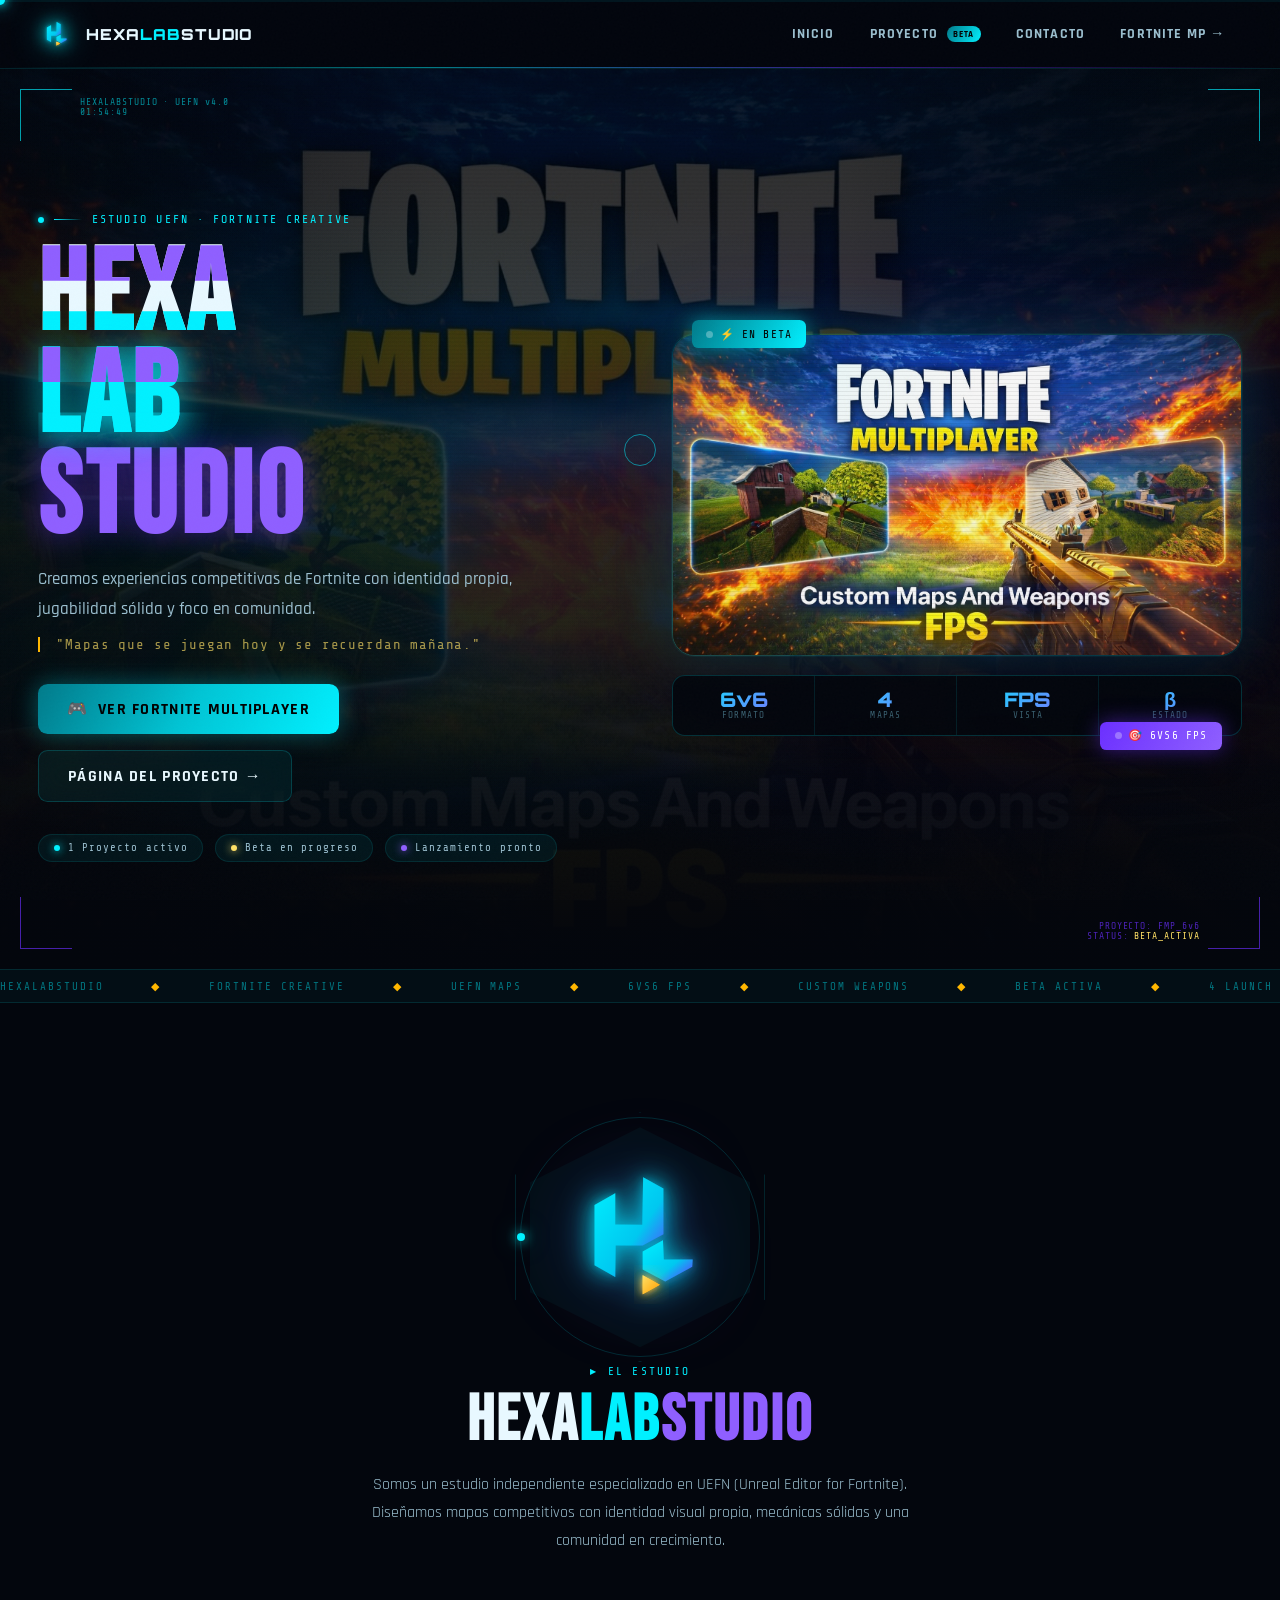
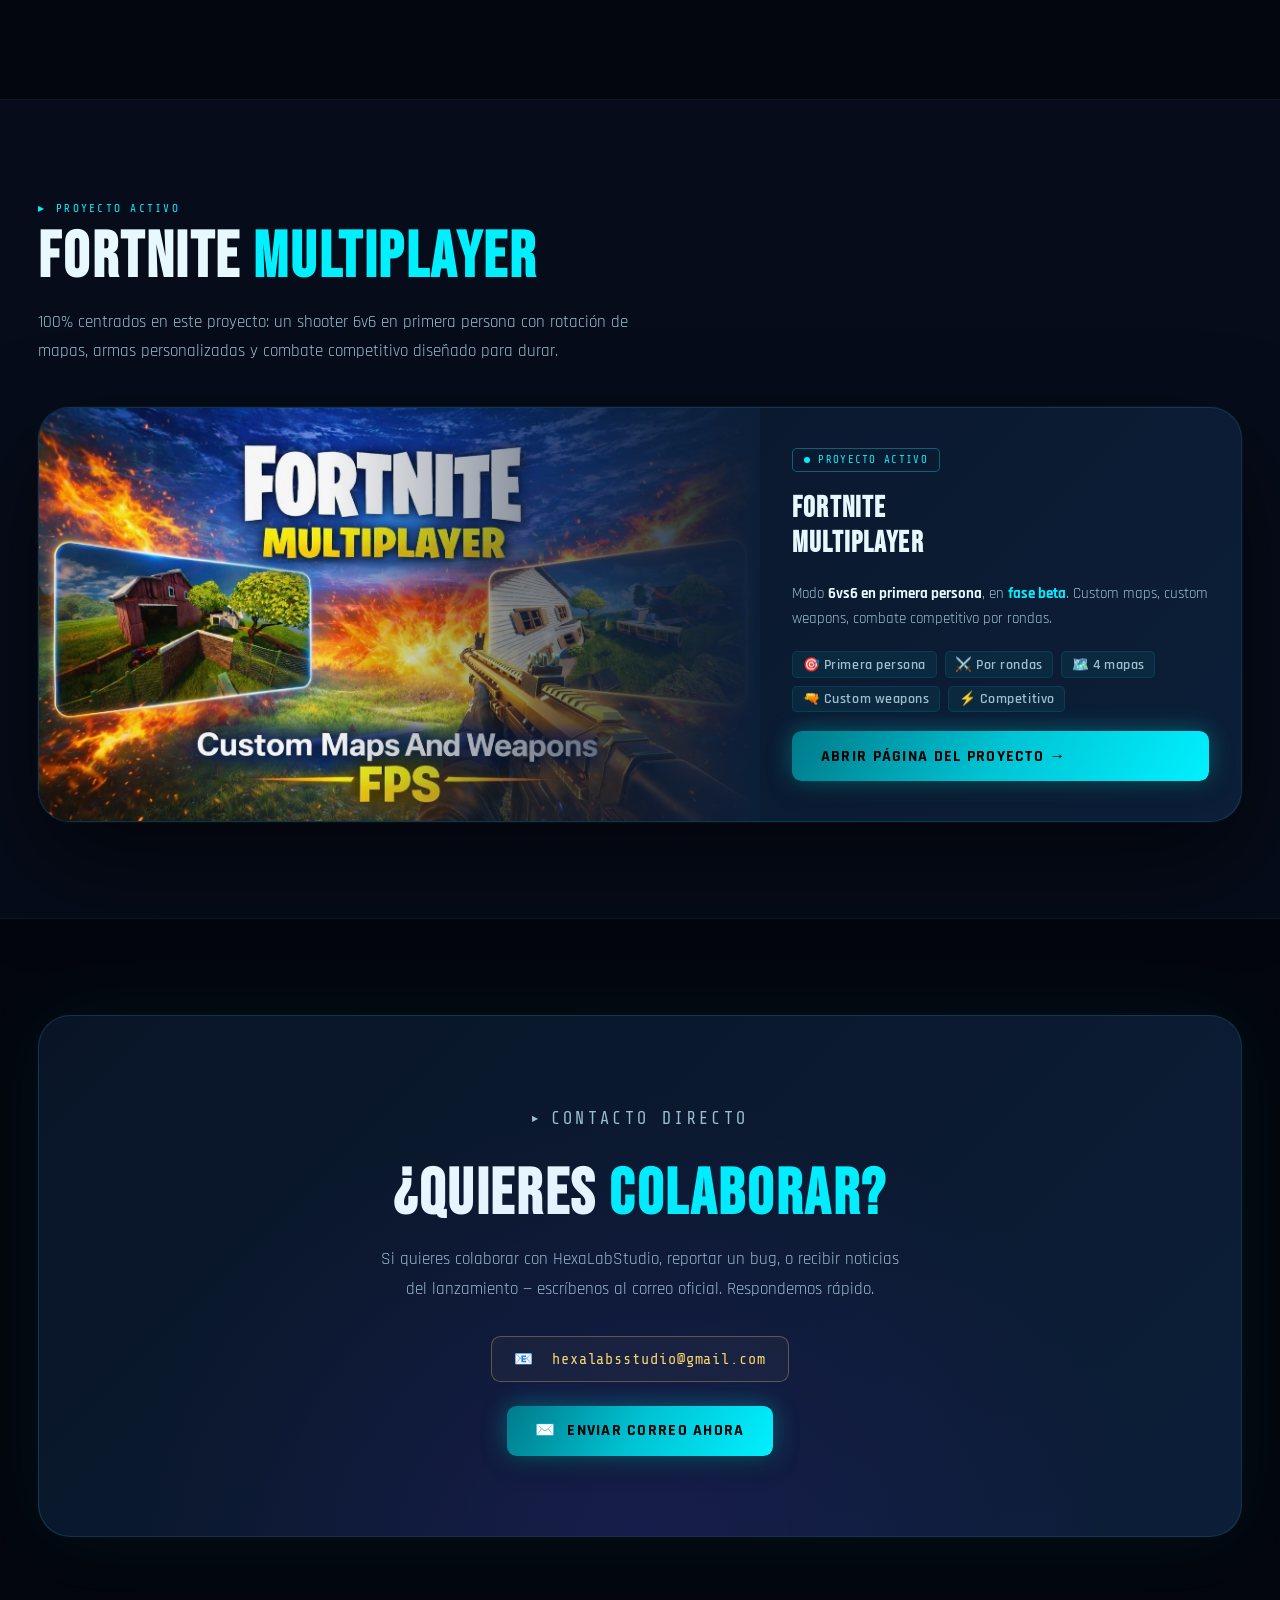
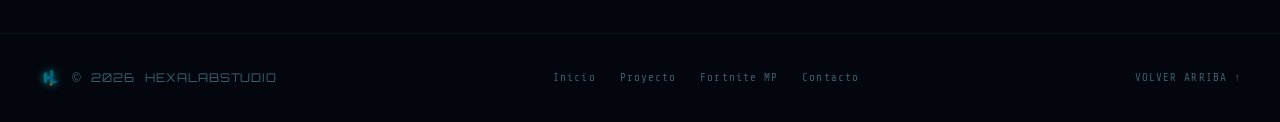
==== index.html @ 26213fcd "Add files via upload" ====
<!doctype html>
<html lang="es">
<head>
  <meta charset="UTF-8"/>
  <meta name="viewport" content="width=device-width,initial-scale=1.0"/>
  <meta name="description" content="HexaLabStudio - Estudio de desarrollo de mapas Fortnite UEFN. Proyecto activo: Fortnite Multiplayer 6v6 FPS."/>
  <title>HexaLabStudio | Mapas que se juegan hoy</title>
  <link rel="preconnect" href="https://fonts.googleapis.com"/>
  <link rel="preconnect" href="https://fonts.gstatic.com" crossorigin/>
  <link href="https://fonts.googleapis.com/css2?family=Bebas+Neue&family=Rajdhani:wght@400;500;600;700&family=Orbitron:wght@400;700;900&family=Share+Tech+Mono&display=swap" rel="stylesheet"/>
  <link rel="stylesheet" href="styles.css"/>
  <style>
    /* ── HERO LOGO CENTERPIECE ── */
    .hero-logo-bg {
      position: absolute; inset: 0; z-index: 2;
      display: flex; align-items: center; justify-content: flex-end;
      padding-right: 6vw; pointer-events: none; opacity: .06;
    }
    .hero-logo-bg img { width: 65vmin; filter: blur(2px); }

    /* ── ORBIT RING ── */
    .orbit-wrap {
      position: absolute; inset: -30px; pointer-events: none; z-index: 4;
    }
    .orbit-ring {
      position: absolute; inset: 0; border-radius: 50%;
      border: 1px solid rgba(0,240,255,.15);
      animation: orbit-spin 12s linear infinite;
    }
    .orbit-dot {
      position: absolute; top: 50%; left: -4px;
      width: 8px; height: 8px; border-radius: 50%;
      background: var(--cyan); margin-top: -4px;
      box-shadow: 0 0 12px var(--cyan), 0 0 24px rgba(0,240,255,.5);
    }
    @keyframes orbit-spin { to { transform: rotate(360deg); } }

    /* ── STATUS PILLS ── */
    .status-row { display: flex; gap: .75rem; flex-wrap: wrap; margin-top: 2rem; }
    .status-pill {
      display: flex; align-items: center; gap: .5rem;
      background: var(--glass-2); border: 1px solid var(--glass-b);
      border-radius: 999px; padding: .45rem .9rem;
      font-family: 'Share Tech Mono',monospace; font-size: .67rem; letter-spacing: .1em; color: var(--text-2);
    }
    .status-dot { width: 6px; height: 6px; border-radius: 50%; }
    .dot-cyan   { background: var(--cyan);      box-shadow: 0 0 8px var(--cyan); animation: blink-dot 1.5s ease-in-out infinite; }
    .dot-gold   { background: var(--gold);      box-shadow: 0 0 8px var(--gold); animation: blink-dot 1.5s ease-in-out infinite .5s; }
    .dot-violet { background: var(--violet-mid); box-shadow: 0 0 8px var(--violet-mid); animation: blink-dot 1.5s ease-in-out infinite 1s; }

    /* ── LARGE LOGO SECTION ── */
    .logo-section {
      padding: 5rem 0;
      display: flex; flex-direction: column; align-items: center; gap: 2rem; text-align: center;
    }
    .logo-showcase {
      position: relative; width: 180px; height: 180px;
    }
    .logo-showcase img {
      width: 100%; height: 100%;
      filter: drop-shadow(0 0 16px rgba(0,240,255,.6)) drop-shadow(0 0 40px rgba(107,47,255,.3));
      animation: logo-breathe 4s ease-in-out infinite;
    }

    /* Hexagon BG behind logo */
    .logo-hex-bg {
      position: absolute; inset: -20px; z-index: -1;
      background: rgba(0,240,255,.04);
      clip-path: polygon(50% 0%,100% 25%,100% 75%,50% 100%,0% 75%,0% 25%);
      animation: logo-hex-pulse 4s ease-in-out infinite;
    }
    @keyframes logo-hex-pulse {
      0%,100% { transform: scale(1); opacity: 0.04; }
      50%      { transform: scale(1.08); opacity: 0.09; }
    }
    .logo-hex-ring {
      position: absolute; inset: -35px; z-index: -1;
      background: transparent;
      clip-path: polygon(50% 0%,100% 25%,100% 75%,50% 100%,0% 75%,0% 25%);
      border: 1px solid rgba(0,240,255,.12);
      animation: logo-hex-pulse 4s ease-in-out infinite .5s;
    }
  </style>
</head>
<body>
  <!-- CANVAS LAYERS -->
  <canvas id="bg-canvas" style="position:fixed;inset:0;z-index:0;pointer-events:none;opacity:.4;"></canvas>
  <canvas id="pt-canvas" style="position:fixed;inset:0;z-index:0;pointer-events:none;opacity:.5;"></canvas>

  <!-- CURSOR -->
  <div id="cursor"></div>
  <div id="cursor-ring"></div>

  <!-- PROGRESS -->
  <div class="scroll-progress" aria-hidden="true"><span id="scroll-progress-bar"></span></div>
  <a class="skip-link" href="#main-content">Saltar al contenido</a>

  <!-- ══════ HEADER ══════ -->
  <header class="site-header" id="top">
    <div class="nav-wrap">
      <a class="brand" href="index.html" aria-label="HexaLabStudio inicio">
        <img src="logo.svg" alt="" class="brand-logo" aria-hidden="true"/>
        <span class="brand-text">HEXA<span>LAB</span>STUDIO</span>
      </a>
      <button class="nav-toggle" aria-expanded="false" aria-controls="main-nav">
        <span class="sr-only">Abrir menú</span>☰
      </button>
      <nav id="main-nav" class="main-nav" aria-label="Navegación principal">
        <a href="#inicio">Inicio</a>
        <a href="#proyectos">Proyecto <span class="nav-badge">BETA</span></a>
        <a href="#contacto">Contacto</a>
        <a href="fortnite-multiplayer.html">Fortnite MP →</a>
      </nav>
    </div>
  </header>

  <main id="main-content">

    <!-- ══════ HERO ══════ -->
    <section id="inicio" class="hero">
      <div class="hero-bg">
        <img src="fortnite-banner.jpg" alt="Fortnite Multiplayer - Custom Maps FPS"/>
        <div class="hero-vignette"></div>
      </div>
      <!-- Large watermark logo in bg -->
      <div class="hero-logo-bg" aria-hidden="true">
        <img src="logo.svg" alt=""/>
      </div>

      <div class="scanlines" aria-hidden="true"></div>
      <div class="hud-corner tl" aria-hidden="true"></div>
      <div class="hud-corner tr" aria-hidden="true"></div>
      <div class="hud-corner bl" aria-hidden="true"></div>
      <div class="hud-corner br" aria-hidden="true"></div>
      <div class="hud-info tl" aria-hidden="true">
        <div class="hud-type">HEXALABSTUDIO · UEFN v4.0</div>
        <div class="hud-clock"></div>
      </div>
      <div class="hud-info br" aria-hidden="true">
        <div>PROYECTO: FMP_6v6</div>
        <div>STATUS: <span style="color:var(--gold)">BETA_ACTIVA</span></div>
      </div>

      <div class="hero-inner">
        <!-- LEFT -->
        <div>
          <div class="kicker reveal">
            <span class="kicker-dot"></span>
            <span class="kicker-line"></span>
            ESTUDIO UEFN · FORTNITE CREATIVE
          </div>
          <h1 class="reveal delay-1">
            <span class="line-white glitch" data-text="HEXA">HEXA</span>
            <span class="line-cyan  glitch" data-text="LAB">LAB</span>
            <span class="line-violet">STUDIO</span>
          </h1>
          <p class="lead reveal delay-2">Creamos experiencias competitivas de Fortnite con identidad propia, jugabilidad sólida y foco en comunidad.</p>
          <p class="slogan reveal delay-2">"Mapas que se juegan hoy y se recuerdan mañana."</p>
          <div class="hero-ctas reveal delay-3">
            <a class="btn btn-cyan" href="#proyectos"><span>🎮</span> Ver Fortnite Multiplayer</a>
            <a class="btn btn-ghost" href="fortnite-multiplayer.html">Página del proyecto →</a>
          </div>
          <div class="status-row reveal delay-4">
            <span class="status-pill"><span class="status-dot dot-cyan"></span>1 Proyecto activo</span>
            <span class="status-pill"><span class="status-dot dot-gold"></span>Beta en progreso</span>
            <span class="status-pill"><span class="status-dot dot-violet"></span>Lanzamiento pronto</span>
          </div>
        </div>

        <!-- RIGHT -->
        <div class="hero-visual reveal delay-2">
          <div class="hero-img-frame">
            <img src="fortnite-banner.jpg" alt="Fortnite Multiplayer — Custom Maps And Weapons FPS"/>
          </div>
          <div class="hero-img-glow-ring"></div>
          <span class="badge badge-cyan"><span class="badge-ping"></span>⚡ EN BETA</span>
          <span class="badge badge-violet"><span class="badge-ping"></span>🎯 6VS6 FPS</span>
          <div class="img-stats">
            <div class="img-stat"><span class="img-stat-num">6v6</span><span class="img-stat-label">Formato</span></div>
            <div class="img-stat"><span class="img-stat-num">4</span><span class="img-stat-label">Mapas</span></div>
            <div class="img-stat"><span class="img-stat-num">FPS</span><span class="img-stat-label">Vista</span></div>
            <div class="img-stat"><span class="img-stat-num">β</span><span class="img-stat-label">Estado</span></div>
          </div>
        </div>
      </div>
    </section>

    <!-- MARQUEE -->
    <div class="marquee-wrap" aria-hidden="true">
      <div class="marquee-track">
        <span>HEXALABSTUDIO</span><span class="sep">◆</span>
        <span>FORTNITE CREATIVE</span><span class="sep">◆</span>
        <span>UEFN MAPS</span><span class="sep">◆</span>
        <span>6VS6 FPS</span><span class="sep">◆</span>
        <span>CUSTOM WEAPONS</span><span class="sep">◆</span>
        <span>BETA ACTIVA</span><span class="sep">◆</span>
        <span>4 LAUNCH MAPS</span><span class="sep">◆</span>
        <span>LANZAMIENTO PRÓXIMO</span><span class="sep">◆</span>
        <span>HEXALABSTUDIO</span><span class="sep">◆</span>
        <span>FORTNITE CREATIVE</span><span class="sep">◆</span>
        <span>UEFN MAPS</span><span class="sep">◆</span>
        <span>6VS6 FPS</span><span class="sep">◆</span>
        <span>CUSTOM WEAPONS</span><span class="sep">◆</span>
        <span>BETA ACTIVA</span><span class="sep">◆</span>
        <span>4 LAUNCH MAPS</span><span class="sep">◆</span>
        <span>LANZAMIENTO PRÓXIMO</span><span class="sep">◆</span>
      </div>
    </div>

    <!-- ══════ LOGO SHOWCASE ══════ -->
    <section class="section" style="padding:4rem 0;">
      <div class="container">
        <div class="logo-section reveal">
          <div class="logo-showcase">
            <div class="logo-hex-bg"></div>
            <div class="logo-hex-ring"></div>
            <div class="orbit-wrap">
              <div class="orbit-ring"><div class="orbit-dot"></div></div>
            </div>
            <img src="logo.svg" alt="HexaLabStudio Logo"/>
          </div>
          <div>
            <p class="section-label" style="justify-content:center;">El estudio</p>
            <h2 style="text-align:center;">HEXA<em>LAB</em><span class="ev">STUDIO</span></h2>
            <p style="color:var(--text-2); max-width:580px; margin:0 auto; line-height:1.75; text-align:center;">
              Somos un estudio independiente especializado en UEFN (Unreal Editor for Fortnite). Diseñamos mapas competitivos con identidad visual propia, mecánicas sólidas y una comunidad en crecimiento.
            </p>
          </div>
        </div>
      </div>
    </section>

    <!-- ══════ PROYECTO ══════ -->
    <section id="proyectos" class="section section-dark">
      <div class="container">
        <p class="section-label reveal">Proyecto activo</p>
        <h2 class="reveal delay-1">FORTNITE <em>MULTIPLAYER</em></h2>
        <p class="reveal delay-1" style="color:var(--text-2); max-width:600px; line-height:1.75; font-size:1.05rem;">
          100% centrados en este proyecto: un shooter 6v6 en primera persona con rotación de mapas, armas personalizadas y combate competitivo diseñado para durar.
        </p>

        <article class="project-card reveal delay-2">
          <div class="project-thumb-wrap">
            <img src="fortnite-banner.jpg" alt="Fortnite Multiplayer gameplay"/>
            <div class="project-thumb-overlay"></div>
            <div class="project-play" aria-hidden="true"><div class="play-btn">▶</div></div>
          </div>
          <div class="project-info">
            <span class="tag">PROYECTO ACTIVO</span>
            <h3>FORTNITE<br>MULTIPLAYER</h3>
            <p style="color:var(--text-2); line-height:1.7; font-size:.95rem;">
              Modo <strong style="color:var(--text)">6vs6 en primera persona</strong>, en <strong style="color:var(--cyan)">fase beta</strong>. Custom maps, custom weapons, combate competitivo por rondas.
            </p>
            <ul class="feature-chips">
              <li>🎯 Primera persona</li>
              <li>⚔️ Por rondas</li>
              <li>🗺️ 4 mapas</li>
              <li>🔫 Custom weapons</li>
              <li>⚡ Competitivo</li>
            </ul>
            <a class="btn btn-cyan" href="fortnite-multiplayer.html">Abrir página del proyecto →</a>
          </div>
        </article>
      </div>
    </section>

    <!-- ══════ CONTACTO ══════ -->
    <section id="contacto" class="section">
      <div class="container">
        <div class="contact-card reveal">
          <p class="section-label" style="justify-content:center;">Contacto directo</p>
          <h2>¿QUIERES <em>COLABORAR?</em></h2>
          <p>Si quieres colaborar con HexaLabStudio, reportar un bug, o recibir noticias del lanzamiento — escríbenos al correo oficial. Respondemos rápido.</p>
          <a class="email-display" href="mailto:hexalabsstudio@gmail.com">
            📧 &nbsp;hexalabsstudio@gmail.com
          </a>
          <a class="btn btn-cyan" href="mailto:hexalabsstudio@gmail.com">
            ✉️ &nbsp;Enviar correo ahora
          </a>
        </div>
      </div>
    </section>

  </main>

  <footer class="site-footer">
    <div class="footer-inner">
      <div class="footer-brand">
        <img src="logo.svg" alt="" class="footer-logo"/>
        © <span id="current-year"></span> HEXALABSTUDIO
      </div>
      <div class="footer-links">
        <a href="#inicio">Inicio</a>
        <a href="#proyectos">Proyecto</a>
        <a href="fortnite-multiplayer.html">Fortnite MP</a>
        <a href="mailto:hexalabsstudio@gmail.com">Contacto</a>
      </div>
      <a class="footer-back" href="#top">VOLVER ARRIBA ↑</a>
    </div>
  </footer>

  <script src="script.js"></script>
</body>
</html>
---- styles.css ----
@import url('https://fonts.googleapis.com/css2?family=Bebas+Neue&family=Rajdhani:wght@400;500;600;700&family=Orbitron:wght@400;700;900&family=Share+Tech+Mono&display=swap');

/* ═══════════════════════════════════════════════════
   HEXALABSTUDIO — v4.0
   Palette: Cyan #00f0ff · Violet #6b2fff · Gold #ffe066
═══════════════════════════════════════════════════ */
:root {
  /* Brand */
  --cyan:        #00f0ff;
  --cyan-mid:    #00c4d4;
  --cyan-dark:   #007a8a;
  --violet:      #6b2fff;
  --violet-mid:  #8f5fff;
  --gold:        #ffe066;
  --gold-mid:    #ffb700;
  --gold-dark:   #cc8800;

  /* Dark bg */
  --dark:        #03060d;
  --dark-2:      #060c1a;
  --dark-3:      #091527;
  --surface:     #0c1e38;
  --surface-2:   #0f2545;

  /* Glass */
  --glass:       rgba(0,240,255,0.03);
  --glass-2:     rgba(0,240,255,0.06);
  --glass-b:     rgba(0,240,255,0.1);
  --glass-b2:    rgba(0,240,255,0.18);

  /* Text */
  --text:        #e8f8ff;
  --text-2:      #9bbfcf;
  --muted:       #3a6070;

  --radius:      1rem;
  --radius-lg:   1.5rem;
  --radius-xl:   2rem;
}

*, *::before, *::after { box-sizing: border-box; margin: 0; padding: 0; }
html { scroll-behavior: smooth; }

body {
  background: var(--dark);
  color: var(--text);
  font-family: 'Rajdhani', system-ui, sans-serif;
  overflow-x: hidden;
  cursor: none;
}

/* ── CUSTOM CURSOR ─────────────────────────── */
#cursor {
  position: fixed; width: 10px; height: 10px;
  background: var(--cyan); border-radius: 50%;
  pointer-events: none; z-index: 99999;
  transform: translate(-50%,-50%);
  box-shadow: 0 0 10px var(--cyan), 0 0 20px var(--cyan-mid), 0 0 40px rgba(0,240,255,0.3);
  transition: width .2s, height .2s, background .2s;
  mix-blend-mode: screen;
}
#cursor-ring {
  position: fixed; width: 32px; height: 32px;
  border: 1.5px solid rgba(0,240,255,0.5); border-radius: 50%;
  pointer-events: none; z-index: 99998;
  transform: translate(-50%,-50%);
  transition: width .3s ease, height .3s ease, border-color .3s, opacity .3s;
}
.cursor-hover #cursor  { width: 16px; height: 16px; background: var(--gold); box-shadow: 0 0 10px var(--gold), 0 0 24px var(--gold-mid); }
.cursor-hover #cursor-ring { width: 48px; height: 48px; border-color: var(--gold-mid); }

/* ── NOISE OVERLAY ─────────────────────────── */
body::after {
  content: ''; position: fixed; inset: 0;
  background-image: url("data:image/svg+xml,%3Csvg viewBox='0 0 512 512' xmlns='http://www.w3.org/2000/svg'%3E%3Cfilter id='n'%3E%3CfeTurbulence type='fractalNoise' baseFrequency='0.8' numOctaves='4' stitchTiles='stitch'/%3E%3C/filter%3E%3Crect width='100%25' height='100%25' filter='url(%23n)' opacity='0.03'/%3E%3C/svg%3E");
  pointer-events: none; z-index: 99990; opacity: 0.55;
}

/* ── SCROLL BAR ────────────────────────────── */
::-webkit-scrollbar { width: 4px; }
::-webkit-scrollbar-track { background: var(--dark-2); }
::-webkit-scrollbar-thumb { background: linear-gradient(to bottom, var(--cyan), var(--violet)); border-radius: 99px; }

/* ── SCROLL PROGRESS ───────────────────────── */
.scroll-progress {
  position: fixed; top: 0; left: 0; right: 0; height: 2px; z-index: 99996;
  background: rgba(0,240,255,0.07);
}
#scroll-progress-bar {
  display: block; height: 100%; width: 0;
  background: linear-gradient(90deg, var(--violet), var(--cyan), var(--gold));
  background-size: 300% 100%;
  animation: bar-shift 3s linear infinite;
  box-shadow: 0 0 12px var(--cyan), 0 0 4px #fff;
  transition: width .08s linear;
}
@keyframes bar-shift {
  0%   { background-position: 0% 0; }
  100% { background-position: 300% 0; }
}

.skip-link {
  position: absolute; top: -100px; left: 1rem;
  background: var(--cyan); color: #000; font-weight: 700;
  padding: .5rem 1rem; border-radius: .5rem; z-index: 200;
  font-family: 'Orbitron', sans-serif; font-size: .75rem; text-decoration: none;
}
.skip-link:focus { top: 1rem; }

/* ── HEADER ────────────────────────────────── */
.site-header {
  position: sticky; top: 0; z-index: 500;
  backdrop-filter: blur(28px) saturate(200%);
  background: rgba(3, 6, 13, 0.88);
  border-bottom: 1px solid rgba(0,240,255,0.12);
}
.site-header::after {
  content: ''; position: absolute; bottom: 0; left: 0; right: 0; height: 1px;
  background: linear-gradient(90deg, transparent, var(--cyan), var(--violet), transparent);
  opacity: .5;
}

.nav-wrap {
  width: min(1300px, 94vw); margin: 0 auto;
  min-height: 68px;
  display: flex; align-items: center; justify-content: space-between; gap: 1rem;
}

/* Logo mark in nav */
.brand {
  display: flex; align-items: center; gap: .75rem;
  text-decoration: none; color: var(--text);
  font-family: 'Orbitron', sans-serif; font-size: .95rem; font-weight: 900; letter-spacing: .06em;
}
.brand-logo {
  width: 36px; height: 36px; flex-shrink: 0;
  filter: drop-shadow(0 0 8px var(--cyan)) drop-shadow(0 0 16px rgba(0,240,255,.4));
  animation: logo-breathe 4s ease-in-out infinite;
}
@keyframes logo-breathe {
  0%,100% { filter: drop-shadow(0 0 8px var(--cyan)) drop-shadow(0 0 16px rgba(0,240,255,.4)); }
  50%      { filter: drop-shadow(0 0 14px var(--cyan)) drop-shadow(0 0 30px rgba(0,240,255,.7)) drop-shadow(0 0 50px rgba(107,47,255,.4)); }
}
.brand-text span { color: var(--cyan); }

.main-nav { display: flex; align-items: center; gap: .2rem; }
.main-nav a {
  color: var(--text-2); text-decoration: none;
  padding: .5rem 1rem; border-radius: .5rem;
  font-family: 'Rajdhani', sans-serif;
  font-weight: 700; font-size: .9rem; letter-spacing: .08em; text-transform: uppercase;
  transition: all .25s; position: relative;
}
.main-nav a::after {
  content: ''; position: absolute; bottom: 4px; left: 50%; right: 50%;
  height: 2px; background: linear-gradient(90deg, var(--cyan), var(--violet));
  transition: left .25s, right .25s; border-radius: 99px;
}
.main-nav a:hover { color: var(--text); background: rgba(0,240,255,.05); }
.main-nav a:hover::after { left: 10px; right: 10px; }

.nav-badge {
  display: inline-block;
  background: linear-gradient(120deg, var(--cyan-dark), var(--cyan));
  color: #000; font-size: .58rem; font-weight: 900;
  letter-spacing: .08em; border-radius: 999px;
  padding: .12rem .4rem; margin-left: .3rem; vertical-align: middle;
  animation: badge-pulse 2s ease-in-out infinite;
}
@keyframes badge-pulse {
  0%,100% { box-shadow: 0 0 6px rgba(0,240,255,.4); }
  50%      { box-shadow: 0 0 16px rgba(0,240,255,.9); }
}

.nav-toggle {
  display: none; background: var(--glass-2); color: var(--text);
  border: 1px solid var(--glass-b2); border-radius: .5rem;
  padding: .35rem .65rem; cursor: none; font-size: 1.2rem;
}
.sr-only { position: absolute; width: 1px; height: 1px; overflow: hidden; clip: rect(0,0,0,0); white-space: nowrap; border: 0; }

/* ── HERO ───────────────────────────────────── */
.hero { position: relative; min-height: 100svh; display: flex; align-items: center; overflow: hidden; }
.hero.compact { min-height: 82svh; }

.hero-bg { position: absolute; inset: 0; z-index: 1; }
.hero-bg img {
  width: 100%; height: 100%;
  object-fit: cover; object-position: center 25%;
  filter: brightness(.22) saturate(1.3) hue-rotate(-10deg);
}
.hero-vignette {
  position: absolute; inset: 0;
  background:
    radial-gradient(ellipse at 28% 50%, rgba(0,240,255,.07) 0%, transparent 55%),
    radial-gradient(ellipse at 72% 50%, rgba(107,47,255,.07) 0%, transparent 55%),
    linear-gradient(to bottom, rgba(3,6,13,.2) 0%, transparent 35%, rgba(3,6,13,.75) 78%, rgba(3,6,13,1) 100%),
    linear-gradient(to right, rgba(3,6,13,.65) 0%, transparent 35%, transparent 65%, rgba(3,6,13,.65) 100%);
}

/* CRT scanlines */
.scanlines {
  position: absolute; inset: 0; z-index: 3; pointer-events: none;
  background: repeating-linear-gradient(0deg, transparent, transparent 2px, rgba(0,0,0,.045) 2px, rgba(0,0,0,.045) 4px);
}

/* HUD corners */
.hud-corner { position: absolute; z-index: 4; pointer-events: none; width: 52px; height: 52px; opacity: .65; }
.hud-corner.tl { top: 20px; left: 20px; border-top: 1.5px solid var(--cyan); border-left: 1.5px solid var(--cyan); }
.hud-corner.tr { top: 20px; right: 20px; border-top: 1.5px solid var(--cyan); border-right: 1.5px solid var(--cyan); }
.hud-corner.bl { bottom: 20px; left: 20px; border-bottom: 1.5px solid var(--violet); border-left: 1.5px solid var(--violet); }
.hud-corner.br { bottom: 20px; right: 20px; border-bottom: 1.5px solid var(--violet); border-right: 1.5px solid var(--violet); }

.hud-info { position: absolute; z-index: 5; pointer-events: none; font-family: 'Share Tech Mono', monospace; font-size: .6rem; letter-spacing: .1em; }
.hud-info.tl { top: 28px; left: 80px; color: rgba(0,240,255,.55); }
.hud-info.br { bottom: 28px; right: 80px; text-align: right; color: rgba(107,47,255,.7); }

.container { width: min(1300px, 94vw); margin: 0 auto; }

.hero-inner {
  position: relative; z-index: 6;
  width: min(1300px, 94vw); margin: 0 auto;
  display: grid; grid-template-columns: 1fr 1fr;
  gap: 4rem; align-items: center;
  padding: 7rem 0 5rem;
}

/* Kicker */
.kicker {
  display: inline-flex; align-items: center; gap: .6rem;
  font-family: 'Share Tech Mono', monospace;
  font-size: .73rem; letter-spacing: .18em; text-transform: uppercase;
  color: var(--cyan); margin-bottom: 1.2rem;
}
.kicker-dot { width: 6px; height: 6px; border-radius: 50%; background: var(--cyan); box-shadow: 0 0 8px var(--cyan); animation: blink-dot 1.4s ease-in-out infinite; }
@keyframes blink-dot { 0%,100%{opacity:1} 50%{opacity:.25} }
.kicker-line { width: 28px; height: 1px; background: linear-gradient(90deg, var(--cyan), transparent); }

/* H1 */
h1 {
  font-family: 'Bebas Neue', sans-serif;
  font-size: clamp(4rem, 9vw, 7.8rem);
  line-height: .88; letter-spacing: .03em; margin-bottom: 1rem;
}
h1 .line-cyan {
  display: block; color: var(--cyan);
  text-shadow: 0 0 30px rgba(0,240,255,.5), 0 0 60px rgba(0,240,255,.2);
}
h1 .line-white { display: block; }
h1 .line-violet { display: block; color: var(--violet-mid); text-shadow: 0 0 30px rgba(107,47,255,.5); }
h1 .line-gold { display: block; color: var(--gold); text-shadow: 0 0 24px rgba(255,224,102,.5); }

.lead { color: var(--text-2); line-height: 1.75; font-size: 1.06rem; font-weight: 500; margin-bottom: .8rem; max-width: 500px; }
.slogan {
  font-family: 'Share Tech Mono', monospace; font-size: .88rem;
  color: rgba(255,224,102,.65); letter-spacing: .06em; margin-bottom: 2rem;
  padding-left: 1rem; border-left: 2px solid var(--gold-mid);
}

.hero-ctas { display: flex; gap: 1rem; flex-wrap: wrap; }

/* ── BUTTONS ────────────────────────────────── */
.btn {
  display: inline-flex; align-items: center; gap: .6rem;
  border: 0; border-radius: .6rem; padding: .9rem 1.8rem;
  text-decoration: none; font-weight: 700;
  font-family: 'Rajdhani', sans-serif;
  font-size: 1rem; letter-spacing: .08em; text-transform: uppercase;
  cursor: none; transition: all .3s cubic-bezier(.34,1.56,.64,1);
  position: relative; overflow: hidden; white-space: nowrap;
}
.btn::before {
  content: ''; position: absolute; top: 0; left: -100%; width: 100%; height: 100%;
  background: linear-gradient(90deg, transparent, rgba(255,255,255,.13), transparent);
  transition: left .5s ease;
}
.btn:hover::before { left: 100%; }
.btn:hover { transform: translateY(-3px) scale(1.02); }
.btn:active { transform: translateY(0) scale(.98); }

.btn-cyan {
  background: linear-gradient(120deg, var(--cyan-dark), var(--cyan-mid), var(--cyan));
  color: #000;
  box-shadow: 0 0 24px rgba(0,240,255,.35), 0 8px 24px rgba(0,0,0,.4);
}
.btn-cyan:hover { box-shadow: 0 0 48px rgba(0,240,255,.6), 0 12px 32px rgba(0,0,0,.5); }

.btn-violet {
  background: linear-gradient(120deg, var(--violet), var(--violet-mid));
  color: #fff;
  box-shadow: 0 0 24px rgba(107,47,255,.35), 0 8px 24px rgba(0,0,0,.4);
}
.btn-violet:hover { box-shadow: 0 0 48px rgba(107,47,255,.6), 0 12px 32px rgba(0,0,0,.5); }

.btn-gold {
  background: linear-gradient(120deg, var(--gold-dark), var(--gold-mid), var(--gold));
  color: #000;
  box-shadow: 0 0 24px rgba(255,224,102,.3), 0 8px 24px rgba(0,0,0,.4);
}
.btn-gold:hover { box-shadow: 0 0 44px rgba(255,224,102,.55), 0 12px 32px rgba(0,0,0,.5); }

.btn-ghost {
  background: var(--glass-2); border: 1px solid var(--glass-b2);
  color: var(--text); backdrop-filter: blur(12px);
}
.btn-ghost:hover { border-color: rgba(0,240,255,.35); background: var(--glass); }

/* ── HERO VISUAL ────────────────────────────── */
.hero-visual { position: relative; }

.hero-img-frame {
  position: relative; border-radius: 1.4rem; overflow: hidden;
  border: 1px solid rgba(0,240,255,.2);
  box-shadow:
    0 0 0 1px rgba(0,240,255,.05),
    0 0 60px rgba(0,240,255,.15),
    0 0 120px rgba(107,47,255,.1),
    0 40px 100px rgba(0,0,0,.75),
    inset 0 1px 0 rgba(255,255,255,.07);
  animation: hero-float 5.5s cubic-bezier(.37,0,.63,1) infinite;
}
@keyframes hero-float {
  0%,100% { transform: translateY(0) rotateY(-1.2deg) rotateX(.4deg); }
  50%      { transform: translateY(-14px) rotateY(1.2deg) rotateX(-.4deg); }
}
.hero-img-frame img { width: 100%; display: block; }
.hero-img-frame::after {
  content: ''; position: absolute; inset: 0; pointer-events: none;
  background: linear-gradient(135deg, rgba(0,240,255,.1) 0%, transparent 40%, transparent 60%, rgba(107,47,255,.08) 100%);
}
.hero-img-frame::before {
  content: ''; position: absolute; inset: 0; z-index: 2; pointer-events: none;
  background: repeating-linear-gradient(0deg,transparent,transparent 3px,rgba(0,0,0,.07) 3px,rgba(0,0,0,.07) 4px);
}

/* Animated border glow */
.hero-img-glow-ring {
  position: absolute; inset: -2px; border-radius: 1.5rem; pointer-events: none; z-index: 3;
  background: conic-gradient(from var(--angle, 0deg), var(--cyan), var(--violet), var(--gold), var(--cyan));
  -webkit-mask: linear-gradient(#fff 0 0) content-box, linear-gradient(#fff 0 0);
  -webkit-mask-composite: xor; mask-composite: exclude;
  padding: 2px; opacity: 0; transition: opacity .4s;
  animation: ring-spin 4s linear infinite;
}
@property --angle { syntax: '<angle>'; initial-value: 0deg; inherits: false; }
@keyframes ring-spin { to { --angle: 360deg; } }
.hero-img-frame:hover + .hero-img-glow-ring,
.hero-visual:hover .hero-img-glow-ring { opacity: .7; }

.badge {
  position: absolute; z-index: 10;
  font-family: 'Share Tech Mono', monospace; font-size: .7rem; letter-spacing: .1em;
  padding: .45rem .9rem; border-radius: .4rem;
  display: flex; align-items: center; gap: .4rem;
  box-shadow: 0 8px 24px rgba(0,0,0,.5);
}
.badge-cyan {
  background: linear-gradient(120deg, var(--cyan-dark), var(--cyan));
  color: #000; top: -14px; left: 20px;
  animation: badge-drift 3.5s ease-in-out infinite;
  box-shadow: 0 0 20px rgba(0,240,255,.5), 0 8px 24px rgba(0,0,0,.5);
}
.badge-violet {
  background: linear-gradient(120deg, var(--violet), var(--violet-mid));
  color: #fff; bottom: -14px; right: 20px;
  animation: badge-drift 3.5s ease-in-out infinite 1.75s;
  box-shadow: 0 0 20px rgba(107,47,255,.5), 0 8px 24px rgba(0,0,0,.5);
}
.badge-ping { width: 7px; height: 7px; border-radius: 50%; background: rgba(255,255,255,.3); animation: ping 1.5s ease-in-out infinite; }
@keyframes badge-drift { 0%,100%{transform:translateY(0)} 50%{transform:translateY(-5px)} }
@keyframes ping { 0%,100%{box-shadow:0 0 0 0 rgba(255,255,255,.3)} 50%{box-shadow:0 0 0 5px rgba(255,255,255,0)} }

.img-stats {
  display: flex; margin-top: 1.2rem;
  border: 1px solid var(--glass-b2); border-radius: .8rem; overflow: hidden;
  background: rgba(3,6,13,.88); backdrop-filter: blur(16px);
}
.img-stat { flex: 1; padding: .9rem .5rem; text-align: center; border-right: 1px solid var(--glass-b); }
.img-stat:last-child { border-right: none; }
.img-stat-num {
  display: block; font-family: 'Orbitron', sans-serif; font-size: 1.25rem; font-weight: 900; line-height: 1;
  background: linear-gradient(135deg, var(--cyan), var(--violet-mid));
  -webkit-background-clip: text; -webkit-text-fill-color: transparent; background-clip: text;
}
.img-stat-label { display: block; font-family: 'Share Tech Mono', monospace; font-size: .58rem; color: var(--muted); letter-spacing: .12em; text-transform: uppercase; }

/* ── STATUS PILLS ────────────────────────────── */
.status-row { display: flex; gap: .75rem; flex-wrap: wrap; margin-top: 2rem; }
.status-pill {
  display: flex; align-items: center; gap: .5rem;
  background: var(--glass-2); border: 1px solid var(--glass-b);
  border-radius: 999px; padding: .45rem .9rem;
  font-family: 'Share Tech Mono', monospace; font-size: .68rem; letter-spacing: .1em; color: var(--text-2);
}
.status-dot { width: 6px; height: 6px; border-radius: 50%; }
.dot-cyan   { background: var(--cyan);      box-shadow: 0 0 8px var(--cyan); animation: blink-dot 1.5s ease-in-out infinite; }
.dot-gold   { background: var(--gold);      box-shadow: 0 0 8px var(--gold); animation: blink-dot 1.5s ease-in-out infinite .5s; }
.dot-violet { background: var(--violet-mid); box-shadow: 0 0 8px var(--violet-mid); animation: blink-dot 1.5s ease-in-out infinite 1s; }

/* ── MARQUEE ─────────────────────────────────── */
.marquee-wrap {
  overflow: hidden; border-block: 1px solid rgba(0,240,255,.12);
  background: rgba(0,240,255,.03); padding: .6rem 0;
}
.marquee-track {
  display: flex; gap: 3rem;
  animation: marquee 24s linear infinite; white-space: nowrap;
}
.marquee-track span { font-family: 'Share Tech Mono', monospace; font-size: .68rem; letter-spacing: .18em; text-transform: uppercase; color: rgba(0,240,255,.45); }
.marquee-track .sep { color: var(--gold-mid); }
@keyframes marquee { 0%{transform:translateX(0)} 100%{transform:translateX(-50%)} }

/* ── SECTIONS ────────────────────────────────── */
.section { padding: 6rem 0; position: relative; z-index: 1; }
.section-dark { background: var(--dark-2); border-block: 1px solid rgba(0,240,255,.06); }

.section-label {
  display: inline-flex; align-items: center; gap: .6rem;
  font-family: 'Share Tech Mono', monospace; font-size: .7rem; letter-spacing: .2em; text-transform: uppercase;
  color: var(--cyan); margin-bottom: .8rem;
}
.section-label::before { content: '▶'; font-size: .5rem; }

h2 { font-family: 'Bebas Neue', sans-serif; font-size: clamp(2.8rem, 5vw, 5rem); letter-spacing: .04em; line-height: .95; margin-bottom: 1.2rem; }
h2 em  { font-style: normal; color: var(--cyan); }
h2 .ev { font-style: normal; color: var(--violet-mid); }
h2 .eg { font-style: normal; color: var(--gold); }
h3 { font-family: 'Bebas Neue', sans-serif; font-size: 1.8rem; letter-spacing: .04em; }

/* ── PROJECT CARD ────────────────────────────── */
.project-card {
  display: grid; grid-template-columns: 1.2fr .8fr;
  border-radius: var(--radius-xl); overflow: hidden;
  border: 1px solid rgba(0,240,255,.15);
  background: linear-gradient(135deg, var(--dark-3), var(--surface));
  box-shadow: 0 0 0 1px rgba(255,255,255,.03), 0 40px 100px rgba(0,0,0,.6);
  transition: transform .5s cubic-bezier(.34,1.56,.64,1), box-shadow .5s;
  margin-top: 2.5rem;
}
.project-card:hover {
  transform: translateY(-8px) scale(1.005);
  box-shadow: 0 0 60px rgba(0,240,255,.12), 0 0 0 1px rgba(0,240,255,.2), 0 60px 120px rgba(0,0,0,.7);
}
.project-thumb-wrap { position: relative; overflow: hidden; min-height: 360px; }
.project-thumb-wrap img { width: 100%; height: 100%; object-fit: cover; transition: transform .8s cubic-bezier(.25,.46,.45,.94); }
.project-card:hover .project-thumb-wrap img { transform: scale(1.08); }
.project-thumb-overlay { position: absolute; inset: 0; background: linear-gradient(to right, transparent 40%, var(--surface)); }
.project-play { position: absolute; inset: 0; display: flex; align-items: center; justify-content: center; opacity: 0; transition: opacity .3s; }
.project-card:hover .project-play { opacity: 1; }
.play-btn { width: 64px; height: 64px; border-radius: 50%; background: rgba(0,240,255,.9); display: flex; align-items: center; justify-content: center; font-size: 1.5rem; box-shadow: 0 0 40px rgba(0,240,255,.7); transform: scale(.8); transition: transform .3s; }
.project-card:hover .play-btn { transform: scale(1); }
.project-info { padding: 2.5rem 2rem; display: flex; flex-direction: column; justify-content: center; gap: 1.2rem; }

.tag {
  display: inline-flex; align-items: center; gap: .5rem;
  font-family: 'Share Tech Mono', monospace; font-size: .68rem; letter-spacing: .12em; text-transform: uppercase;
  color: var(--cyan); border: 1px solid rgba(0,240,255,.35); border-radius: .3rem; padding: .3rem .7rem; width: fit-content;
}
.tag::before { content: ''; width: 6px; height: 6px; border-radius: 50%; background: var(--cyan); animation: blink-dot 1.5s ease-in-out infinite; }

.feature-chips { list-style: none; display: flex; gap: .5rem; flex-wrap: wrap; }
.feature-chips li {
  font-family: 'Rajdhani', sans-serif; font-size: .85rem; font-weight: 600; letter-spacing: .04em;
  border: 1px solid var(--glass-b); border-radius: .3rem; padding: .2rem .6rem;
  color: var(--text-2); background: var(--glass-2); transition: all .2s;
}
.feature-chips li:hover { border-color: rgba(0,240,255,.4); color: var(--text); }

/* ── STATS ───────────────────────────────────── */
.stats-grid { display: grid; grid-template-columns: repeat(4,1fr); gap: 1rem; margin-top: 2.5rem; }
.stat-card {
  background: var(--glass-2); border: 1px solid var(--glass-b);
  border-radius: var(--radius); padding: 1.8rem 1.2rem; text-align: center;
  position: relative; overflow: hidden;
  transition: all .35s cubic-bezier(.34,1.56,.64,1); cursor: none;
}
.stat-card::before {
  content: ''; position: absolute; top: 0; left: 0; right: 0; height: 2px;
  background: linear-gradient(90deg, var(--cyan), var(--violet), var(--gold));
  transform: scaleX(0); transition: transform .4s ease; transform-origin: left;
}
.stat-card::after {
  content: ''; position: absolute; inset: 0;
  background: radial-gradient(circle at 50% 100%, rgba(0,240,255,.07), transparent 65%);
  opacity: 0; transition: opacity .3s;
}
.stat-card:hover { transform: translateY(-6px) scale(1.03); border-color: rgba(0,240,255,.3); }
.stat-card:hover::before { transform: scaleX(1); }
.stat-card:hover::after { opacity: 1; }
.stat-icon { font-size: 1.8rem; display: block; margin-bottom: .5rem; }
.stat-num {
  font-family: 'Orbitron', sans-serif; font-size: 2.5rem; font-weight: 900; line-height: 1;
  background: linear-gradient(135deg, var(--cyan), var(--violet-mid));
  -webkit-background-clip: text; -webkit-text-fill-color: transparent; background-clip: text;
  display: block;
}
.stat-label { display: block; color: var(--muted); font-family: 'Share Tech Mono', monospace; font-size: .65rem; font-weight: 700; letter-spacing: .1em; text-transform: uppercase; margin-top: .3rem; }

/* ── MAPS ────────────────────────────────────── */
.maps-layout { display: grid; grid-template-columns: 1fr 1.6fr; gap: 1.5rem; margin-top: 2.5rem; align-items: start; }
.maps-nav { display: flex; flex-direction: column; gap: .5rem; }
.map-tab {
  display: flex; align-items: center; gap: .8rem; width: 100%; text-align: left;
  background: var(--glass); border: 1px solid var(--glass-b); color: var(--muted); border-radius: .8rem;
  padding: 1.1rem 1.3rem; cursor: none;
  font-family: 'Rajdhani', sans-serif; font-size: 1.05rem; font-weight: 700; letter-spacing: .05em; text-transform: uppercase;
  transition: all .25s; position: relative; overflow: hidden;
}
.map-tab::before {
  content: ''; position: absolute; left: 0; top: 0; bottom: 0; width: 3px;
  background: linear-gradient(to bottom, var(--cyan), var(--violet));
  transform: scaleY(0); transition: transform .25s;
}
.map-tab:hover { color: var(--text); border-color: var(--glass-b2); background: var(--glass-2); }
.map-tab.active { background: linear-gradient(135deg, rgba(0,240,255,.1), rgba(107,47,255,.06)); border-color: rgba(0,240,255,.3); color: var(--text); }
.map-tab.active::before { transform: scaleY(1); }
.map-tab-num { font-family: 'Orbitron', sans-serif; font-size: .68rem; color: var(--cyan); min-width: 1.6rem; font-weight: 700; }
.map-tab-type { margin-left: auto; font-size: .65rem; color: var(--muted); font-family: 'Share Tech Mono', monospace; letter-spacing: .1em; }

.map-panel {
  background: linear-gradient(135deg, var(--dark-3), var(--surface-2));
  border: 1px solid rgba(0,240,255,.15); border-radius: 1.2rem; padding: 2.5rem;
  min-height: 300px; position: relative; overflow: hidden;
  box-shadow: 0 0 40px rgba(0,240,255,.05), inset 0 1px 0 rgba(255,255,255,.04);
}
.map-panel::before {
  content: ''; position: absolute; top: -80px; right: -80px;
  width: 240px; height: 240px; border-radius: 50%;
  background: radial-gradient(circle, rgba(107,47,255,.12), transparent 70%);
  pointer-events: none;
}
.map-panel-top { display: flex; align-items: flex-start; justify-content: space-between; margin-bottom: 1.2rem; }
#map-title { font-family: 'Bebas Neue', sans-serif; font-size: 2.4rem; letter-spacing: .05em; color: var(--cyan); line-height: 1; transition: opacity .2s; }
.map-type-tag { font-family: 'Share Tech Mono', monospace; font-size: .68rem; color: var(--violet-mid); border: 1px solid rgba(107,47,255,.4); border-radius: .3rem; padding: .3rem .6rem; letter-spacing: .1em; }
#map-description { color: var(--text-2); line-height: 1.75; font-size: 1rem; transition: opacity .2s; }
.map-traits { display: flex; gap: .5rem; flex-wrap: wrap; margin-top: 1.5rem; }
.map-trait { font-family: 'Share Tech Mono', monospace; font-size: .68rem; letter-spacing: .08em; color: var(--muted); border: 1px solid var(--glass-b); border-radius: .3rem; padding: .3rem .6rem; }
.map-progress { position: absolute; bottom: 0; left: 0; right: 0; height: 3px; background: rgba(255,255,255,.04); }
#map-progress-fill { height: 100%; width: 25%; background: linear-gradient(90deg, var(--cyan), var(--violet)); transition: width .4s ease; box-shadow: 0 0 8px var(--cyan); }

/* ── COUNTDOWN ───────────────────────────────── */
.countdown-section { text-align: center; padding: 4rem 0; }
.countdown-wrap { display: inline-flex; gap: 1rem; flex-wrap: wrap; justify-content: center; }
.countdown-unit {
  background: var(--glass-2); border: 1px solid var(--glass-b2);
  border-radius: var(--radius); padding: 1.4rem 1.6rem; min-width: 90px; text-align: center;
  position: relative; overflow: hidden;
}
.countdown-unit::before { content: ''; position: absolute; top: 0; left: 0; right: 0; height: 2px; background: linear-gradient(90deg, var(--cyan), var(--violet)); }
.countdown-num {
  display: block; font-family: 'Orbitron', monospace; font-size: 2.8rem; font-weight: 900; line-height: 1;
  background: linear-gradient(135deg, var(--cyan), var(--violet-mid));
  -webkit-background-clip: text; -webkit-text-fill-color: transparent; background-clip: text;
}
.countdown-sep { font-family: 'Orbitron', monospace; font-size: 2.8rem; font-weight: 900; color: rgba(0,240,255,.3); display: flex; align-items: center; animation: blink-dot 1s ease-in-out infinite; }
.countdown-unit-label { display: block; font-family: 'Share Tech Mono', monospace; font-size: .6rem; color: var(--muted); letter-spacing: .15em; text-transform: uppercase; margin-top: .4rem; }

/* ── CONTACT ─────────────────────────────────── */
.contact-card {
  position: relative; overflow: hidden;
  background: linear-gradient(135deg, var(--dark-3), var(--surface));
  border: 1px solid rgba(0,240,255,.15); border-radius: var(--radius-xl);
  padding: 5rem 3rem; text-align: center;
  box-shadow: 0 0 80px rgba(0,240,255,.05);
}
.contact-card::before {
  content: ''; position: absolute; inset: 0;
  background: radial-gradient(ellipse at 50% 100%, rgba(107,47,255,.12), transparent 60%);
  pointer-events: none;
}
/* Animated corner accents */
.contact-card::after {
  content: ''; position: absolute; inset: -1px;
  border-radius: var(--radius-xl);
  background: conic-gradient(from 0deg, transparent 60%, rgba(0,240,255,.3) 70%, rgba(107,47,255,.3) 80%, transparent 90%);
  -webkit-mask: linear-gradient(#fff 0 0) content-box, linear-gradient(#fff 0 0);
  -webkit-mask-composite: xor; mask-composite: exclude;
  padding: 1px; pointer-events: none;
  animation: ring-spin 8s linear infinite;
}
.contact-card p { color: var(--text-2); max-width: 520px; margin: .5rem auto 2rem; line-height: 1.75; font-size: 1.05rem; }

.email-display {
  display: inline-flex; align-items: center; gap: .75rem;
  font-family: 'Share Tech Mono', monospace; font-size: .95rem; letter-spacing: .06em;
  color: var(--gold); text-decoration: none;
  border: 1px solid rgba(255,224,102,.3); border-radius: .6rem; padding: .8rem 1.4rem; margin-bottom: 1.5rem;
  transition: all .3s; background: rgba(255,224,102,.04); cursor: none;
  display: block; width: fit-content; margin: 0 auto 1.5rem;
}
.email-display:hover { background: rgba(255,224,102,.1); border-color: rgba(255,224,102,.6); box-shadow: 0 0 24px rgba(255,224,102,.25); transform: translateY(-2px); }

/* ── DEVLOG ──────────────────────────────────── */
.devlog { display: flex; flex-direction: column; gap: 0; margin-top: 2.5rem; }
.devlog-item { display: flex; gap: 1.2rem; padding: 1.2rem 0; border-bottom: 1px solid var(--glass-b); }
.devlog-item:last-child { border-bottom: none; }
.devlog-dot { width: 34px; height: 34px; border-radius: 50%; flex-shrink: 0; display: flex; align-items: center; justify-content: center; font-size: .85rem; border: 2px solid var(--glass-b); background: var(--dark-3); }
.devlog-dot.done    { background: linear-gradient(135deg, var(--cyan-dark), var(--cyan)); border-color: transparent; color: #000; box-shadow: 0 0 14px rgba(0,240,255,.4); }
.devlog-dot.current { border-color: var(--cyan); color: var(--cyan); box-shadow: 0 0 16px rgba(0,240,255,.4); animation: badge-pulse 2s ease-in-out infinite; }
.devlog-dot.pending { color: var(--muted); }
.devlog-title { font-family: 'Rajdhani', sans-serif; font-weight: 700; font-size: 1rem; letter-spacing: .04em; text-transform: uppercase; }
.devlog-title.done    { color: var(--cyan); }
.devlog-title.current { color: var(--gold); }
.devlog-title.pending { color: var(--muted); }
.devlog-desc { font-family: 'Share Tech Mono', monospace; font-size: .7rem; color: var(--muted); letter-spacing: .06em; margin-top: .2rem; }

/* ── FEATURE LIST ────────────────────────────── */
.feature-list { list-style: none; display: flex; flex-direction: column; gap: .75rem; }
.feature-list li { display: flex; align-items: flex-start; gap: .8rem; font-size: 1rem; color: var(--text-2); line-height: 1.5; }
.feature-list li::before { content: '▸'; color: var(--cyan); font-size: .7rem; margin-top: .3rem; flex-shrink: 0; }
.feature-list strong { color: var(--text); }

/* ── FOOTER ──────────────────────────────────── */
.site-footer { background: var(--dark); border-top: 1px solid rgba(0,240,255,.08); padding: 2rem 0; position: relative; z-index: 1; }
.footer-inner { width: min(1300px, 94vw); margin: 0 auto; display: flex; justify-content: space-between; align-items: center; gap: 1rem; flex-wrap: wrap; }
.footer-brand { display: flex; align-items: center; gap: .6rem; font-family: 'Orbitron', sans-serif; font-size: .75rem; color: var(--muted); letter-spacing: .08em; }
.footer-logo { width: 24px; height: 24px; opacity: .5; filter: drop-shadow(0 0 4px var(--cyan)); }
.footer-links { display: flex; gap: 1.5rem; }
.footer-links a { font-family: 'Share Tech Mono', monospace; font-size: .68rem; color: var(--muted); text-decoration: none; letter-spacing: .1em; transition: color .2s; cursor: none; }
.footer-links a:hover { color: var(--cyan); }
.footer-back { font-family: 'Share Tech Mono', monospace; font-size: .68rem; color: var(--muted); text-decoration: none; letter-spacing: .1em; transition: color .2s; cursor: none; }
.footer-back:hover { color: var(--cyan); }

/* detail thumb */
.detail-thumb {
  width: 100%; border-radius: 1.2rem;
  border: 1px solid rgba(0,240,255,.2);
  box-shadow: 0 0 50px rgba(0,240,255,.15), 0 40px 100px rgba(0,0,0,.6);
  animation: hero-float 5.5s cubic-bezier(.37,0,.63,1) infinite;
}

/* ── REVEAL ──────────────────────────────────── */
.reveal { opacity: 0; transform: translateY(36px); transition: opacity .8s cubic-bezier(.22,1,.36,1), transform .8s cubic-bezier(.22,1,.36,1); }
.reveal.in-view { opacity: 1; transform: translateY(0); }
.delay-1 { transition-delay: .1s; }
.delay-2 { transition-delay: .22s; }
.delay-3 { transition-delay: .34s; }
.delay-4 { transition-delay: .46s; }

/* ── GLITCH ──────────────────────────────────── */
.glitch { position: relative; display: inline-block; }
.glitch::before, .glitch::after { content: attr(data-text); position: absolute; inset: 0; font: inherit; }
.glitch::before { color: var(--violet-mid); clip-path: polygon(0 0,100% 0,100% 35%,0 35%); animation: glitch-a 7s infinite linear; }
.glitch::after  { color: var(--cyan);        clip-path: polygon(0 65%,100% 65%,100% 100%,0 100%); animation: glitch-b 7s infinite linear .4s; }
@keyframes glitch-a { 0%,88%,93%,100%{transform:none;opacity:0} 90%{transform:translate(-4px,-2px);opacity:.9} }
@keyframes glitch-b { 0%,88%,93%,100%{transform:none;opacity:0} 90%{transform:translate(4px,2px);opacity:.9} }

/* ── RESPONSIVE ──────────────────────────────── */
@media (max-width:1024px) {
  .hero-inner, .project-card, .maps-layout, .stats-grid { grid-template-columns: 1fr; }
  .hero-inner { padding: 5rem 0 4rem; }
  .project-thumb-wrap { min-height: 240px; }
  .project-thumb-overlay { background: linear-gradient(to top, var(--surface), transparent 60%); }
  .stats-grid { grid-template-columns: repeat(2,1fr); }
  .footer-inner { flex-direction: column; text-align: center; }
  .footer-links { justify-content: center; }
}
@media (max-width:768px) {
  .main-nav {
    display: none; position: absolute; top: 60px; right: 4vw; min-width: 200px;
    border: 1px solid var(--glass-b2); border-radius: 1rem;
    background: rgba(3,6,13,.97); padding: .8rem; flex-direction: column;
    align-items: flex-start; backdrop-filter: blur(20px);
  }
  .main-nav.open { display: flex; }
  .nav-toggle { display: inline-flex; }
  body { cursor: auto; }
  #cursor, #cursor-ring { display: none; }
  .hud-corner, .hud-info { display: none; }
}
@media (prefers-reduced-motion:reduce) {
  *,*::before,*::after { animation: none !important; transition-duration: .01ms !important; }
  .reveal { opacity: 1; transform: none; }
}
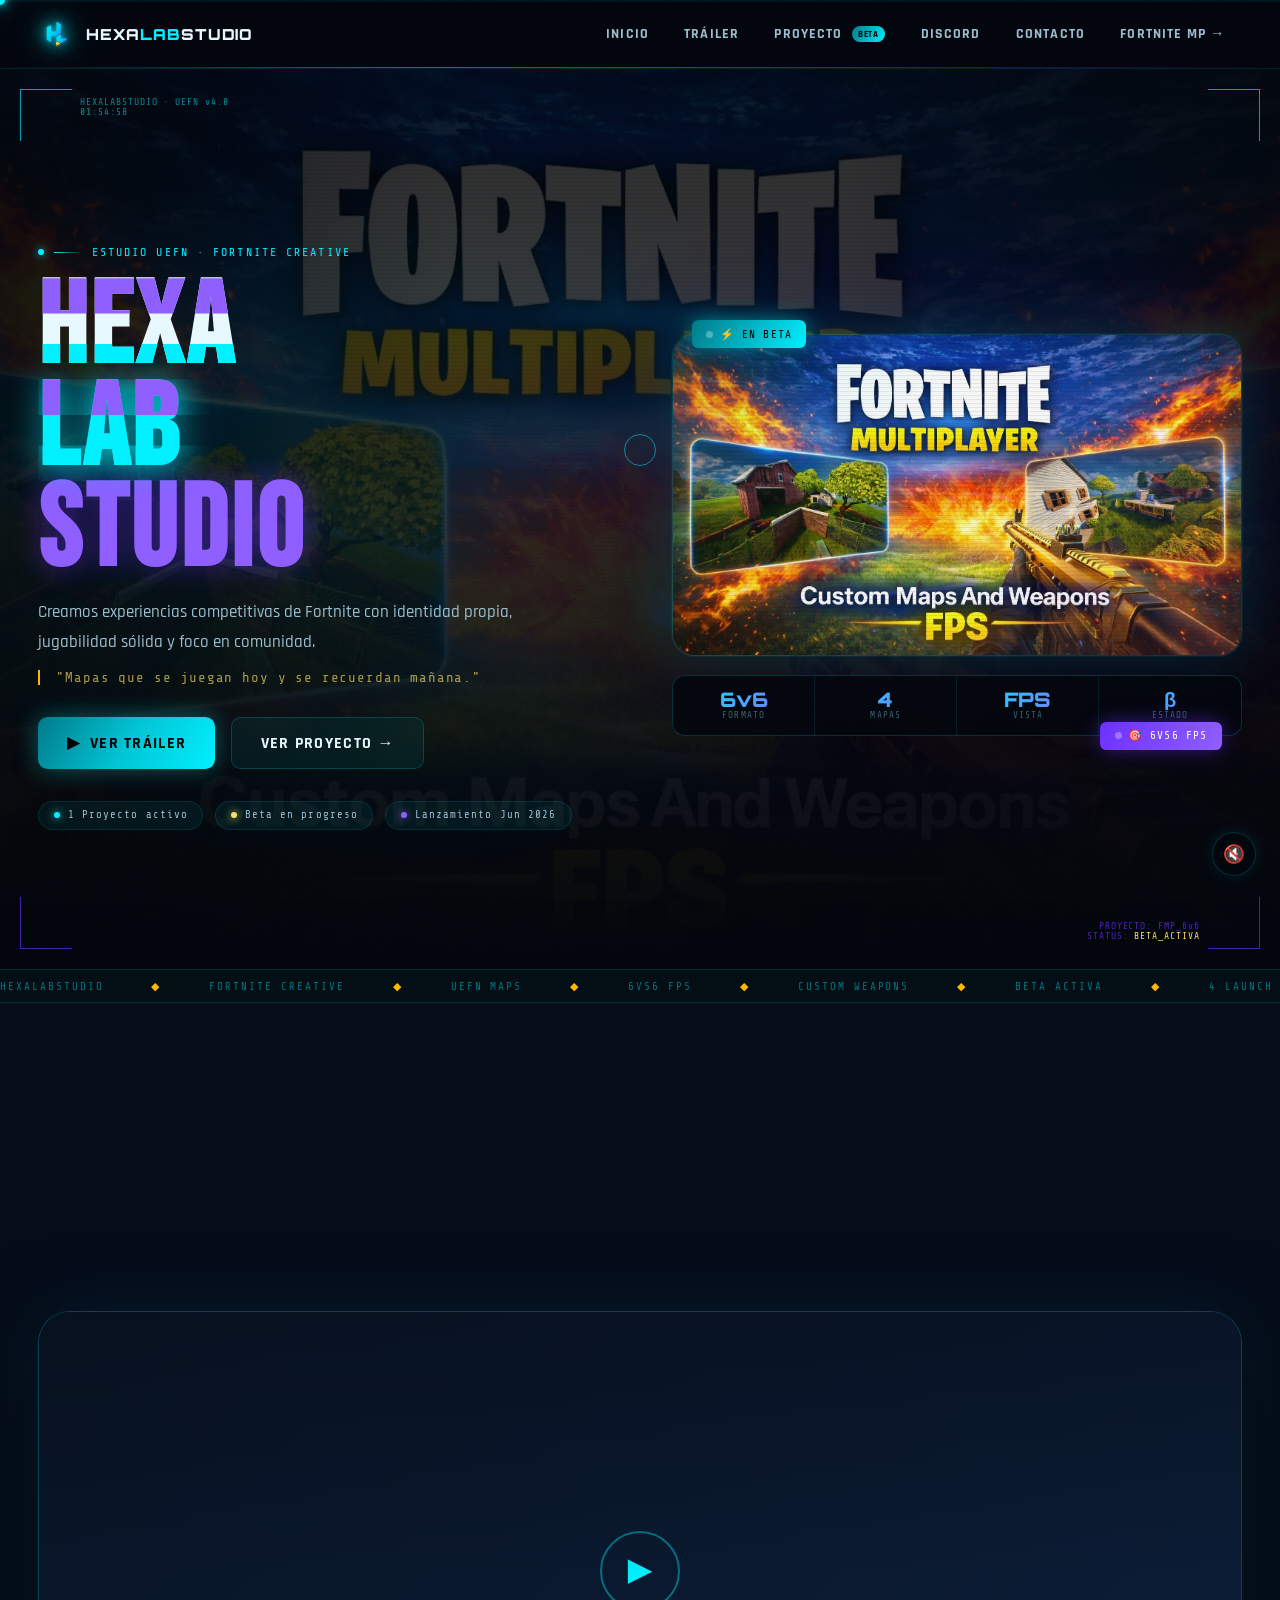
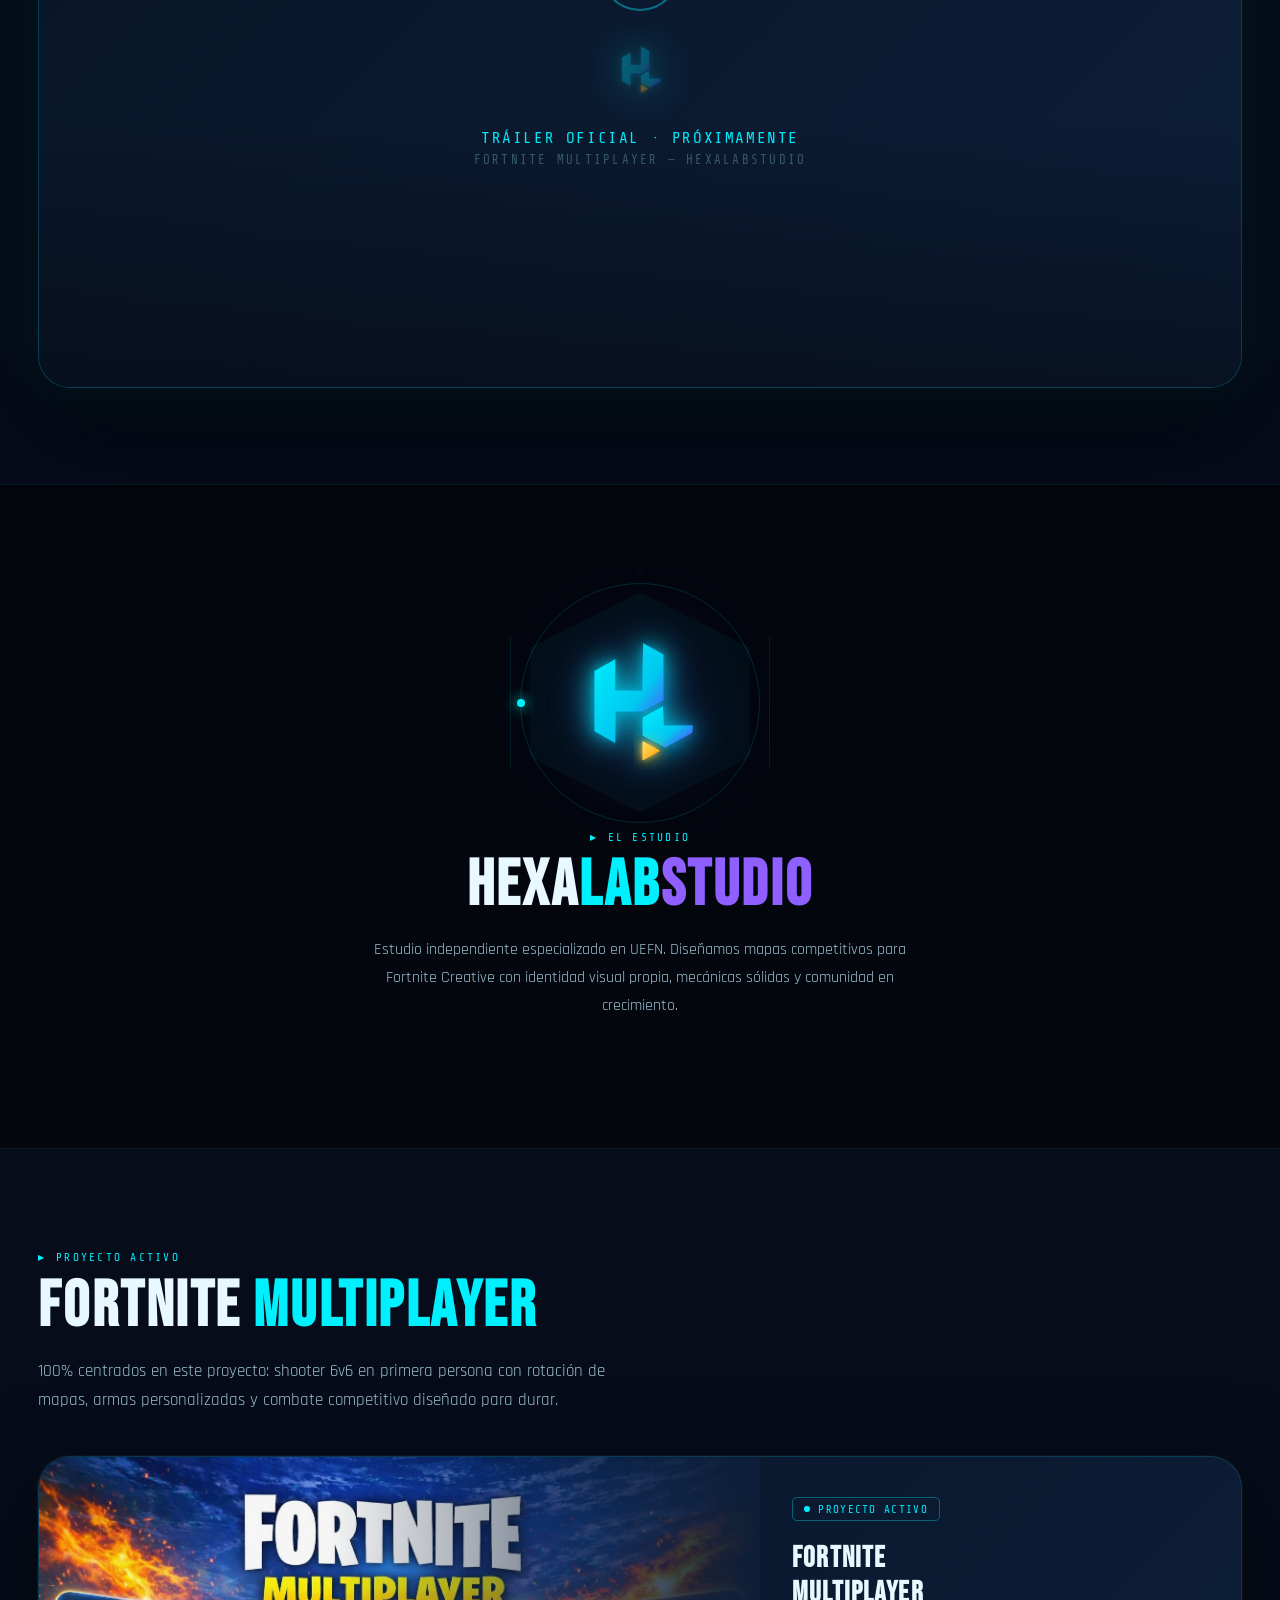
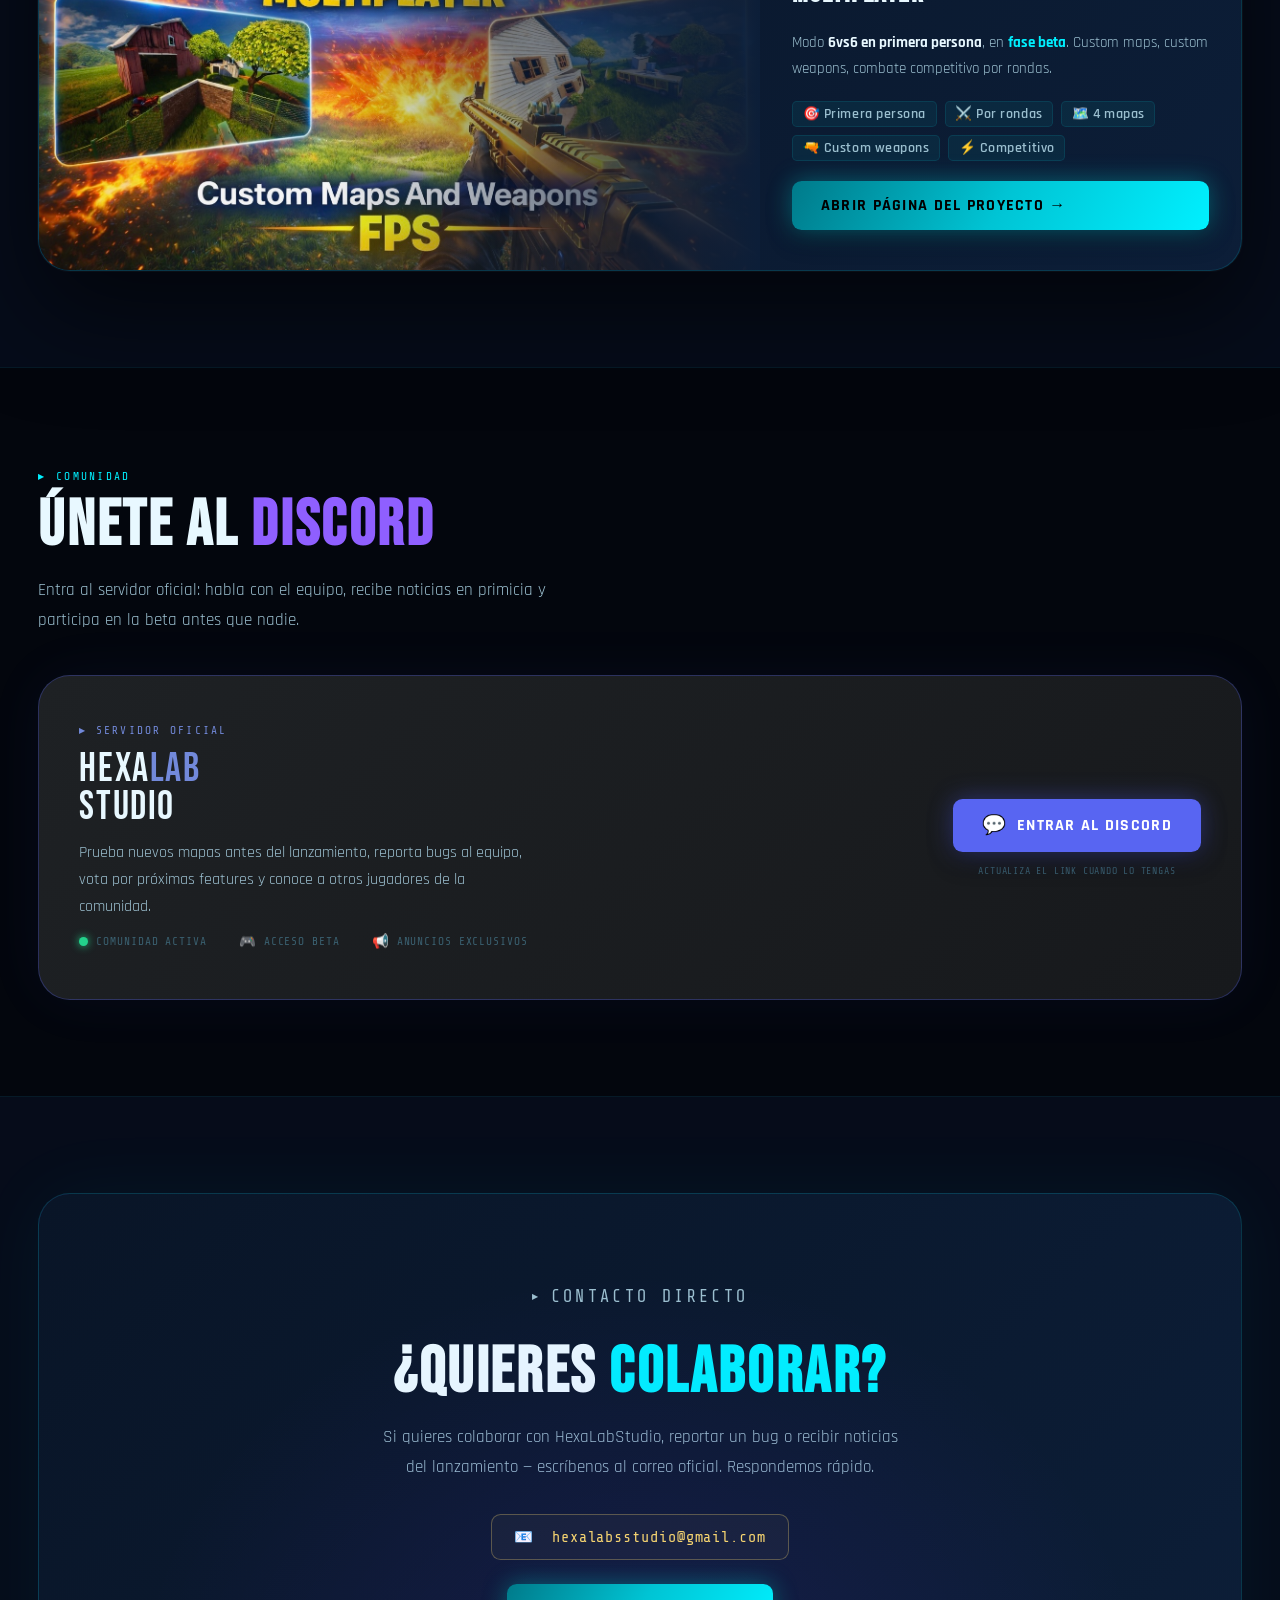
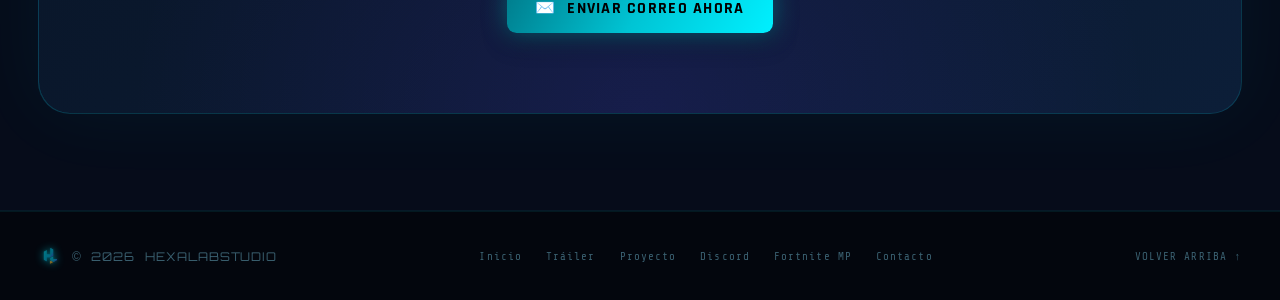
==== commit de1f260a: "Add files via upload" ====
--- a/index.html
+++ b/index.html
@@ -1,113 +1,167 @@
 <!doctype html>
-<html lang="es">
+<html lang="es" prefix="og: https://ogp.me/ns#">
 <head>
   <meta charset="UTF-8"/>
   <meta name="viewport" content="width=device-width,initial-scale=1.0"/>
-  <meta name="description" content="HexaLabStudio - Estudio de desarrollo de mapas Fortnite UEFN. Proyecto activo: Fortnite Multiplayer 6v6 FPS."/>
-  <title>HexaLabStudio | Mapas que se juegan hoy</title>
+
+  <!-- ═══ SEO PRIMARIO ═══ -->
+  <title>HexaLabStudio | Mapas Fortnite UEFN Competitivos — 6v6 FPS Custom</title>
+  <meta name="description" content="HexaLabStudio es un estudio independiente de UEFN que crea mapas competitivos para Fortnite Creative. Proyecto activo: Fortnite Multiplayer, modo 6vs6 FPS con 4 mapas únicos. Lanzamiento 30 Junio 2026."/>
+  <meta name="keywords" content="HexaLabStudio, Fortnite Creative, UEFN, mapas fortnite, fortnite multiplayer, 6v6 FPS fortnite, custom maps fortnite, fortnite competitivo, Unreal Editor for Fortnite, mapa fortnite custom, fortnite isla creativa, hexalabstudio fortnite, fortnite 6v6, fortnite fps modo, mapas personalizados fortnite"/>
+  <meta name="author" content="HexaLabStudio"/>
+  <meta name="robots" content="index, follow, max-snippet:-1, max-image-preview:large, max-video-preview:-1"/>
+  <meta name="language" content="Spanish"/>
+  <meta name="revisit-after" content="7 days"/>
+  <meta name="theme-color" content="#00f0ff"/>
+  <meta name="msapplication-TileColor" content="#03060d"/>
+  <link rel="canonical" href="https://www.hexalabstudio.com/"/>
+
+  <!-- ═══ OPEN GRAPH ═══ -->
+  <meta property="og:type"         content="website"/>
+  <meta property="og:url"          content="https://www.hexalabstudio.com/"/>
+  <meta property="og:title"        content="HexaLabStudio | Mapas Fortnite UEFN Competitivos"/>
+  <meta property="og:description"  content="Estudio independiente UEFN. Fortnite Multiplayer 6vs6 FPS — 4 mapas únicos, armas custom. Beta activa. Lanzamiento: 30 Junio 2026."/>
+  <meta property="og:image"        content="https://www.hexalabstudio.com/fortnite-banner.jpg"/>
+  <meta property="og:image:width"  content="1456"/>
+  <meta property="og:image:height" content="816"/>
+  <meta property="og:image:alt"    content="Fortnite Multiplayer — HexaLabStudio Custom Maps FPS"/>
+  <meta property="og:site_name"    content="HexaLabStudio"/>
+  <meta property="og:locale"       content="es_ES"/>
+
+  <!-- ═══ TWITTER CARD ═══ -->
+  <meta name="twitter:card"        content="summary_large_image"/>
+  <meta name="twitter:title"       content="HexaLabStudio | Fortnite UEFN Maps"/>
+  <meta name="twitter:description" content="Estudio de mapas UEFN. Fortnite Multiplayer 6v6 FPS — beta activa, lanzamiento 30 Junio 2026."/>
+  <meta name="twitter:image"       content="https://www.hexalabstudio.com/fortnite-banner.jpg"/>
+  <meta name="twitter:image:alt"   content="Fortnite Multiplayer by HexaLabStudio"/>
+
+  <!-- ═══ SCHEMA.ORG ═══ -->
+  <script type="application/ld+json">
+  {
+    "@context": "https://schema.org",
+    "@graph": [
+      {
+        "@type": "Organization",
+        "@id": "https://www.hexalabstudio.com/#organization",
+        "name": "HexaLabStudio",
+        "url": "https://www.hexalabstudio.com",
+        "logo": "https://www.hexalabstudio.com/logo.svg",
+        "description": "Estudio independiente especializado en UEFN (Unreal Editor for Fortnite). Creamos mapas competitivos con identidad visual propia.",
+        "email": "hexalabsstudio@gmail.com",
+        "sameAs": ["https://discord.gg/hexalabstudio"]
+      },
+      {
+        "@type": "VideoGame",
+        "@id": "https://www.hexalabstudio.com/fortnite-multiplayer.html#game",
+        "name": "Fortnite Multiplayer by HexaLabStudio",
+        "description": "Modo 6vs6 en primera persona para Fortnite Creative. 4 mapas únicos, armas personalizadas y combate competitivo por rondas.",
+        "genre": ["Shooter","First-Person Shooter","Competitive"],
+        "gamePlatform": "Fortnite Creative",
+        "publisher": {"@id": "https://www.hexalabstudio.com/#organization"},
+        "url": "https://www.hexalabstudio.com/fortnite-multiplayer.html",
+        "image": "https://www.hexalabstudio.com/fortnite-banner.jpg",
+        "datePublished": "2026-06-30"
+      },
+      {
+        "@type": "WebSite",
+        "@id": "https://www.hexalabstudio.com/#website",
+        "url": "https://www.hexalabstudio.com",
+        "name": "HexaLabStudio",
+        "publisher": {"@id": "https://www.hexalabstudio.com/#organization"},
+        "inLanguage": "es-ES"
+      }
+    ]
+  }
+  </script>
+
+  <!-- ═══ FAVICON ═══ -->
+  <link rel="icon" type="image/svg+xml" href="favicon.svg"/>
+  <link rel="apple-touch-icon"          href="favicon.svg"/>
+  <link rel="manifest"                  href="site.webmanifest"/>
+
+  <!-- ═══ FONTS ═══ -->
   <link rel="preconnect" href="https://fonts.googleapis.com"/>
   <link rel="preconnect" href="https://fonts.gstatic.com" crossorigin/>
   <link href="https://fonts.googleapis.com/css2?family=Bebas+Neue&family=Rajdhani:wght@400;500;600;700&family=Orbitron:wght@400;700;900&family=Share+Tech+Mono&display=swap" rel="stylesheet"/>
   <link rel="stylesheet" href="styles.css"/>
+
   <style>
-    /* ── HERO LOGO CENTERPIECE ── */
-    .hero-logo-bg {
-      position: absolute; inset: 0; z-index: 2;
-      display: flex; align-items: center; justify-content: flex-end;
-      padding-right: 6vw; pointer-events: none; opacity: .06;
-    }
-    .hero-logo-bg img { width: 65vmin; filter: blur(2px); }
-
-    /* ── ORBIT RING ── */
-    .orbit-wrap {
-      position: absolute; inset: -30px; pointer-events: none; z-index: 4;
-    }
-    .orbit-ring {
-      position: absolute; inset: 0; border-radius: 50%;
-      border: 1px solid rgba(0,240,255,.15);
-      animation: orbit-spin 12s linear infinite;
-    }
-    .orbit-dot {
-      position: absolute; top: 50%; left: -4px;
-      width: 8px; height: 8px; border-radius: 50%;
-      background: var(--cyan); margin-top: -4px;
-      box-shadow: 0 0 12px var(--cyan), 0 0 24px rgba(0,240,255,.5);
-    }
-    @keyframes orbit-spin { to { transform: rotate(360deg); } }
-
-    /* ── STATUS PILLS ── */
-    .status-row { display: flex; gap: .75rem; flex-wrap: wrap; margin-top: 2rem; }
-    .status-pill {
-      display: flex; align-items: center; gap: .5rem;
-      background: var(--glass-2); border: 1px solid var(--glass-b);
-      border-radius: 999px; padding: .45rem .9rem;
-      font-family: 'Share Tech Mono',monospace; font-size: .67rem; letter-spacing: .1em; color: var(--text-2);
-    }
-    .status-dot { width: 6px; height: 6px; border-radius: 50%; }
-    .dot-cyan   { background: var(--cyan);      box-shadow: 0 0 8px var(--cyan); animation: blink-dot 1.5s ease-in-out infinite; }
-    .dot-gold   { background: var(--gold);      box-shadow: 0 0 8px var(--gold); animation: blink-dot 1.5s ease-in-out infinite .5s; }
-    .dot-violet { background: var(--violet-mid); box-shadow: 0 0 8px var(--violet-mid); animation: blink-dot 1.5s ease-in-out infinite 1s; }
-
-    /* ── LARGE LOGO SECTION ── */
-    .logo-section {
-      padding: 5rem 0;
-      display: flex; flex-direction: column; align-items: center; gap: 2rem; text-align: center;
-    }
-    .logo-showcase {
-      position: relative; width: 180px; height: 180px;
-    }
-    .logo-showcase img {
-      width: 100%; height: 100%;
-      filter: drop-shadow(0 0 16px rgba(0,240,255,.6)) drop-shadow(0 0 40px rgba(107,47,255,.3));
-      animation: logo-breathe 4s ease-in-out infinite;
-    }
-
-    /* Hexagon BG behind logo */
-    .logo-hex-bg {
-      position: absolute; inset: -20px; z-index: -1;
-      background: rgba(0,240,255,.04);
-      clip-path: polygon(50% 0%,100% 25%,100% 75%,50% 100%,0% 75%,0% 25%);
-      animation: logo-hex-pulse 4s ease-in-out infinite;
-    }
-    @keyframes logo-hex-pulse {
-      0%,100% { transform: scale(1); opacity: 0.04; }
-      50%      { transform: scale(1.08); opacity: 0.09; }
-    }
-    .logo-hex-ring {
-      position: absolute; inset: -35px; z-index: -1;
-      background: transparent;
-      clip-path: polygon(50% 0%,100% 25%,100% 75%,50% 100%,0% 75%,0% 25%);
-      border: 1px solid rgba(0,240,255,.12);
-      animation: logo-hex-pulse 4s ease-in-out infinite .5s;
-    }
+    .hero-logo-bg{position:absolute;inset:0;z-index:2;display:flex;align-items:center;justify-content:flex-end;padding-right:6vw;pointer-events:none;opacity:.06}
+    .hero-logo-bg img{width:65vmin;filter:blur(2px)}
+    .orbit-wrap{position:absolute;inset:-30px;pointer-events:none;z-index:4}
+    .orbit-ring{position:absolute;inset:0;border-radius:50%;border:1px solid rgba(0,240,255,.15);animation:orbit-spin 12s linear infinite}
+    .orbit-dot{position:absolute;top:50%;left:-4px;width:8px;height:8px;border-radius:50%;background:var(--cyan);margin-top:-4px;box-shadow:0 0 12px var(--cyan),0 0 24px rgba(0,240,255,.5)}
+    @keyframes orbit-spin{to{transform:rotate(360deg)}}
+    .status-row{display:flex;gap:.75rem;flex-wrap:wrap;margin-top:2rem}
+    .status-pill{display:flex;align-items:center;gap:.5rem;background:var(--glass-2);border:1px solid var(--glass-b);border-radius:999px;padding:.45rem .9rem;font-family:'Share Tech Mono',monospace;font-size:.67rem;letter-spacing:.1em;color:var(--text-2)}
+    .status-dot{width:6px;height:6px;border-radius:50%}
+    .dot-cyan{background:var(--cyan);box-shadow:0 0 8px var(--cyan);animation:blink-dot 1.5s ease-in-out infinite}
+    .dot-gold{background:var(--gold);box-shadow:0 0 8px var(--gold);animation:blink-dot 1.5s ease-in-out infinite .5s}
+    .dot-violet{background:var(--violet-mid);box-shadow:0 0 8px var(--violet-mid);animation:blink-dot 1.5s ease-in-out infinite 1s}
+    .logo-section{padding:4rem 0;display:flex;flex-direction:column;align-items:center;gap:2rem;text-align:center}
+    .logo-showcase{position:relative;width:180px;height:180px}
+    .logo-showcase img{width:100%;height:100%;filter:drop-shadow(0 0 16px rgba(0,240,255,.6)) drop-shadow(0 0 40px rgba(107,47,255,.3));animation:logo-breathe 4s ease-in-out infinite}
+    .logo-hex-bg{position:absolute;inset:-20px;z-index:-1;background:rgba(0,240,255,.04);clip-path:polygon(50% 0%,100% 25%,100% 75%,50% 100%,0% 75%,0% 25%);animation:logo-hex-pulse 4s ease-in-out infinite}
+    .logo-hex-ring{position:absolute;inset:-40px;z-index:-1;border:1px solid rgba(0,240,255,.1);clip-path:polygon(50% 0%,100% 25%,100% 75%,50% 100%,0% 75%,0% 25%);animation:logo-hex-pulse 4s ease-in-out infinite .5s}
+    @keyframes logo-hex-pulse{0%,100%{transform:scale(1);opacity:1}50%{transform:scale(1.08);opacity:.6}}
+
+    /* TRAILER */
+    .trailer-wrap{position:relative;border-radius:var(--radius-xl);overflow:hidden;border:1px solid rgba(0,240,255,.2);box-shadow:0 0 80px rgba(0,240,255,.08),0 40px 100px rgba(0,0,0,.6);margin-top:2.5rem;aspect-ratio:16/9;background:var(--dark-3)}
+    .trailer-placeholder{position:absolute;inset:0;display:flex;flex-direction:column;align-items:center;justify-content:center;gap:1.5rem;background:linear-gradient(135deg,var(--dark-3) 0%,var(--surface) 100%);transition:opacity .3s}
+    .trailer-placeholder-logo{width:70px;opacity:.35;filter:drop-shadow(0 0 20px var(--cyan))}
+    .trailer-placeholder-text{font-family:'Share Tech Mono',monospace;font-size:.78rem;letter-spacing:.18em;text-transform:uppercase;color:var(--muted);text-align:center}
+    .trailer-placeholder-text span{display:block;color:var(--cyan);font-size:1rem;margin-bottom:.4rem;letter-spacing:.1em}
+    .trailer-play-ring{width:80px;height:80px;border-radius:50%;border:2px solid rgba(0,240,255,.4);display:flex;align-items:center;justify-content:center;font-size:2rem;color:var(--cyan);animation:trailer-pulse 2.5s ease-in-out infinite;cursor:none;transition:all .3s}
+    .trailer-play-ring:hover{background:rgba(0,240,255,.1);border-color:var(--cyan);transform:scale(1.1)}
+    @keyframes trailer-pulse{0%,100%{box-shadow:0 0 0 0 rgba(0,240,255,.3),0 0 20px rgba(0,240,255,.15)}50%{box-shadow:0 0 0 22px rgba(0,240,255,0),0 0 40px rgba(0,240,255,.35)}}
+    .trailer-video{position:absolute;inset:0;width:100%;height:100%;object-fit:cover;display:none}
+    .trailer-overlay{position:absolute;inset:0;background:linear-gradient(to top,rgba(3,6,13,.5),transparent 40%,transparent 60%,rgba(3,6,13,.3));pointer-events:none}
+
+    /* DISCORD */
+    .discord-card{background:linear-gradient(135deg,#1e2124,#17191c);border:1px solid rgba(88,101,242,.3);border-radius:var(--radius-xl);padding:3rem 2.5rem;display:grid;grid-template-columns:1fr auto;gap:2rem;align-items:center;margin-top:2.5rem;box-shadow:0 0 60px rgba(88,101,242,.06);transition:transform .4s cubic-bezier(.34,1.56,.64,1),box-shadow .4s}
+    .discord-card:hover{transform:translateY(-5px);box-shadow:0 0 80px rgba(88,101,242,.16),0 30px 80px rgba(0,0,0,.5)}
+    .discord-info{display:flex;flex-direction:column;gap:.8rem}
+    .discord-label{font-family:'Share Tech Mono',monospace;font-size:.7rem;letter-spacing:.2em;text-transform:uppercase;color:#7289da;display:flex;align-items:center;gap:.5rem}
+    .discord-label::before{content:'▶';font-size:.5rem}
+    .discord-title{font-family:'Bebas Neue',sans-serif;font-size:2.5rem;letter-spacing:.04em;line-height:.95}
+    .discord-title span{color:#7289da}
+    .discord-desc{color:var(--text-2);line-height:1.7;font-size:1rem;max-width:460px}
+    .discord-stats{display:flex;gap:2rem;flex-wrap:wrap}
+    .discord-stat-item{display:flex;align-items:center;gap:.5rem}
+    .discord-online-dot{width:9px;height:9px;border-radius:50%;background:#23d18b;box-shadow:0 0 8px #23d18b;animation:blink-dot 2s ease-in-out infinite}
+    .discord-stat-text{font-family:'Share Tech Mono',monospace;font-size:.7rem;color:var(--muted);letter-spacing:.08em}
+    .btn-discord{background:#5865f2;color:#fff;box-shadow:0 0 24px rgba(88,101,242,.4),0 8px 24px rgba(0,0,0,.4);white-space:nowrap}
+    .btn-discord:hover{background:#4752c4;box-shadow:0 0 44px rgba(88,101,242,.65),0 12px 32px rgba(0,0,0,.5)}
+    .discord-icon{font-size:1.2rem}
+    @media(max-width:700px){.discord-card{grid-template-columns:1fr}}
+
+    /* SOUND TOGGLE */
+    #sound-toggle{position:fixed;bottom:1.5rem;right:1.5rem;z-index:900;width:44px;height:44px;border-radius:50%;background:rgba(3,6,13,.88);border:1px solid var(--glass-b2);color:var(--cyan);font-size:1.1rem;display:flex;align-items:center;justify-content:center;cursor:none;backdrop-filter:blur(12px);transition:all .3s;box-shadow:0 0 16px rgba(0,240,255,.1)}
+    #sound-toggle:hover{border-color:rgba(0,240,255,.4);box-shadow:0 0 24px rgba(0,240,255,.25)}
+    #sound-toggle.muted{color:var(--muted)}
   </style>
 </head>
 <body>
-  <!-- CANVAS LAYERS -->
   <canvas id="bg-canvas" style="position:fixed;inset:0;z-index:0;pointer-events:none;opacity:.4;"></canvas>
   <canvas id="pt-canvas" style="position:fixed;inset:0;z-index:0;pointer-events:none;opacity:.5;"></canvas>
-
-  <!-- CURSOR -->
   <div id="cursor"></div>
   <div id="cursor-ring"></div>
-
-  <!-- PROGRESS -->
+  <button id="sound-toggle" class="muted" aria-label="Activar sonido" title="Sonido">🔇</button>
   <div class="scroll-progress" aria-hidden="true"><span id="scroll-progress-bar"></span></div>
   <a class="skip-link" href="#main-content">Saltar al contenido</a>
 
-  <!-- ══════ HEADER ══════ -->
   <header class="site-header" id="top">
     <div class="nav-wrap">
       <a class="brand" href="index.html" aria-label="HexaLabStudio inicio">
         <img src="logo.svg" alt="" class="brand-logo" aria-hidden="true"/>
         <span class="brand-text">HEXA<span>LAB</span>STUDIO</span>
       </a>
-      <button class="nav-toggle" aria-expanded="false" aria-controls="main-nav">
-        <span class="sr-only">Abrir menú</span>☰
-      </button>
+      <button class="nav-toggle" aria-expanded="false" aria-controls="main-nav"><span class="sr-only">Abrir menú</span>☰</button>
       <nav id="main-nav" class="main-nav" aria-label="Navegación principal">
         <a href="#inicio">Inicio</a>
+        <a href="#trailer">Tráiler</a>
         <a href="#proyectos">Proyecto <span class="nav-badge">BETA</span></a>
+        <a href="#discord">Discord</a>
         <a href="#contacto">Contacto</a>
         <a href="fortnite-multiplayer.html">Fortnite MP →</a>
       </nav>
@@ -116,17 +170,13 @@
 
   <main id="main-content">
 
-    <!-- ══════ HERO ══════ -->
+    <!-- HERO -->
     <section id="inicio" class="hero">
       <div class="hero-bg">
-        <img src="fortnite-banner.jpg" alt="Fortnite Multiplayer - Custom Maps FPS"/>
+        <img src="fortnite-banner.jpg" alt="Fortnite Multiplayer Custom Maps FPS por HexaLabStudio UEFN"/>
         <div class="hero-vignette"></div>
       </div>
-      <!-- Large watermark logo in bg -->
-      <div class="hero-logo-bg" aria-hidden="true">
-        <img src="logo.svg" alt=""/>
-      </div>
-
+      <div class="hero-logo-bg" aria-hidden="true"><img src="logo.svg" alt=""/></div>
       <div class="scanlines" aria-hidden="true"></div>
       <div class="hud-corner tl" aria-hidden="true"></div>
       <div class="hud-corner tr" aria-hidden="true"></div>
@@ -140,15 +190,9 @@
         <div>PROYECTO: FMP_6v6</div>
         <div>STATUS: <span style="color:var(--gold)">BETA_ACTIVA</span></div>
       </div>
-
       <div class="hero-inner">
-        <!-- LEFT -->
         <div>
-          <div class="kicker reveal">
-            <span class="kicker-dot"></span>
-            <span class="kicker-line"></span>
-            ESTUDIO UEFN · FORTNITE CREATIVE
-          </div>
+          <div class="kicker reveal"><span class="kicker-dot"></span><span class="kicker-line"></span>ESTUDIO UEFN · FORTNITE CREATIVE</div>
           <h1 class="reveal delay-1">
             <span class="line-white glitch" data-text="HEXA">HEXA</span>
             <span class="line-cyan  glitch" data-text="LAB">LAB</span>
@@ -157,20 +201,18 @@
           <p class="lead reveal delay-2">Creamos experiencias competitivas de Fortnite con identidad propia, jugabilidad sólida y foco en comunidad.</p>
           <p class="slogan reveal delay-2">"Mapas que se juegan hoy y se recuerdan mañana."</p>
           <div class="hero-ctas reveal delay-3">
-            <a class="btn btn-cyan" href="#proyectos"><span>🎮</span> Ver Fortnite Multiplayer</a>
-            <a class="btn btn-ghost" href="fortnite-multiplayer.html">Página del proyecto →</a>
+            <a class="btn btn-cyan"  href="#trailer"><span>▶</span> Ver tráiler</a>
+            <a class="btn btn-ghost" href="#proyectos">Ver proyecto →</a>
           </div>
           <div class="status-row reveal delay-4">
             <span class="status-pill"><span class="status-dot dot-cyan"></span>1 Proyecto activo</span>
             <span class="status-pill"><span class="status-dot dot-gold"></span>Beta en progreso</span>
-            <span class="status-pill"><span class="status-dot dot-violet"></span>Lanzamiento pronto</span>
-          </div>
-        </div>
-
-        <!-- RIGHT -->
+            <span class="status-pill"><span class="status-dot dot-violet"></span>Lanzamiento Jun 2026</span>
+          </div>
+        </div>
         <div class="hero-visual reveal delay-2">
           <div class="hero-img-frame">
-            <img src="fortnite-banner.jpg" alt="Fortnite Multiplayer — Custom Maps And Weapons FPS"/>
+            <img src="fortnite-banner.jpg" alt="Fortnite Multiplayer — 6vs6 FPS con mapas y armas custom por HexaLabStudio"/>
           </div>
           <div class="hero-img-glow-ring"></div>
           <span class="badge badge-cyan"><span class="badge-ping"></span>⚡ EN BETA</span>
@@ -188,26 +230,55 @@
     <!-- MARQUEE -->
     <div class="marquee-wrap" aria-hidden="true">
       <div class="marquee-track">
-        <span>HEXALABSTUDIO</span><span class="sep">◆</span>
-        <span>FORTNITE CREATIVE</span><span class="sep">◆</span>
-        <span>UEFN MAPS</span><span class="sep">◆</span>
-        <span>6VS6 FPS</span><span class="sep">◆</span>
-        <span>CUSTOM WEAPONS</span><span class="sep">◆</span>
-        <span>BETA ACTIVA</span><span class="sep">◆</span>
-        <span>4 LAUNCH MAPS</span><span class="sep">◆</span>
-        <span>LANZAMIENTO PRÓXIMO</span><span class="sep">◆</span>
-        <span>HEXALABSTUDIO</span><span class="sep">◆</span>
-        <span>FORTNITE CREATIVE</span><span class="sep">◆</span>
-        <span>UEFN MAPS</span><span class="sep">◆</span>
-        <span>6VS6 FPS</span><span class="sep">◆</span>
-        <span>CUSTOM WEAPONS</span><span class="sep">◆</span>
-        <span>BETA ACTIVA</span><span class="sep">◆</span>
-        <span>4 LAUNCH MAPS</span><span class="sep">◆</span>
-        <span>LANZAMIENTO PRÓXIMO</span><span class="sep">◆</span>
+        <span>HEXALABSTUDIO</span><span class="sep">◆</span><span>FORTNITE CREATIVE</span><span class="sep">◆</span><span>UEFN MAPS</span><span class="sep">◆</span><span>6VS6 FPS</span><span class="sep">◆</span><span>CUSTOM WEAPONS</span><span class="sep">◆</span><span>BETA ACTIVA</span><span class="sep">◆</span><span>4 LAUNCH MAPS</span><span class="sep">◆</span><span>LANZAMIENTO 30 JUN 2026</span><span class="sep">◆</span>
+        <span>HEXALABSTUDIO</span><span class="sep">◆</span><span>FORTNITE CREATIVE</span><span class="sep">◆</span><span>UEFN MAPS</span><span class="sep">◆</span><span>6VS6 FPS</span><span class="sep">◆</span><span>CUSTOM WEAPONS</span><span class="sep">◆</span><span>BETA ACTIVA</span><span class="sep">◆</span><span>4 LAUNCH MAPS</span><span class="sep">◆</span><span>LANZAMIENTO 30 JUN 2026</span><span class="sep">◆</span>
       </div>
     </div>
 
-    <!-- ══════ LOGO SHOWCASE ══════ -->
+    <!-- TRÁILER -->
+    <section id="trailer" class="section section-dark">
+      <div class="container">
+        <p class="section-label reveal">Gameplay oficial</p>
+        <h2 class="reveal delay-1">TRÁILER <em>OFICIAL</em></h2>
+        <p class="reveal delay-1" style="color:var(--text-2);max-width:560px;line-height:1.75;font-size:1.05rem;">
+          Mira el modo en acción: mapas, armas personalizadas y combate 6vs6 real. Prepárate para el lanzamiento.
+        </p>
+        <div class="trailer-wrap reveal delay-2">
+          <!--
+          ╔══════════════════════════════════════════════════╗
+          ║  PARA AÑADIR EL TRÁILER, elige una opción:      ║
+          ║                                                  ║
+          ║  A) VÍDEO PROPIO (MP4):                          ║
+          ║     1. Pon el archivo en la carpeta              ║
+          ║     2. Cambia src="" → src="trailer.mp4"         ║
+          ║     3. Cambia display:none → display:block       ║
+          ║        en la clase .trailer-video (abajo)        ║
+          ║                                                  ║
+          ║  B) YOUTUBE:                                     ║
+          ║     Pásame el link y lo integro                  ║
+          ║                                                  ║
+          ║  C) CUALQUIER OTRA PLATAFORMA:                   ║
+          ║     Pásame el link y lo adapto                   ║
+          ╚══════════════════════════════════════════════════╝
+          -->
+          <video class="trailer-video" src="" poster="fortnite-banner.jpg"
+            controls preload="metadata"
+            aria-label="Tráiler oficial Fortnite Multiplayer — HexaLabStudio">
+          </video>
+          <div class="trailer-placeholder" id="trailer-placeholder">
+            <div class="trailer-play-ring" id="trailer-play-btn" role="button" tabindex="0" aria-label="Próximamente">▶</div>
+            <img src="logo.svg" alt="" class="trailer-placeholder-logo"/>
+            <div class="trailer-placeholder-text">
+              <span>TRÁILER OFICIAL · PRÓXIMAMENTE</span>
+              FORTNITE MULTIPLAYER — HEXALABSTUDIO
+            </div>
+          </div>
+          <div class="trailer-overlay"></div>
+        </div>
+      </div>
+    </section>
+
+    <!-- LOGO SHOWCASE -->
     <section class="section" style="padding:4rem 0;">
       <div class="container">
         <div class="logo-section reveal">
@@ -217,46 +288,42 @@
             <div class="orbit-wrap">
               <div class="orbit-ring"><div class="orbit-dot"></div></div>
             </div>
-            <img src="logo.svg" alt="HexaLabStudio Logo"/>
+            <img src="logo.svg" alt="HexaLabStudio — Estudio independiente UEFN Fortnite"/>
           </div>
           <div>
             <p class="section-label" style="justify-content:center;">El estudio</p>
             <h2 style="text-align:center;">HEXA<em>LAB</em><span class="ev">STUDIO</span></h2>
-            <p style="color:var(--text-2); max-width:580px; margin:0 auto; line-height:1.75; text-align:center;">
-              Somos un estudio independiente especializado en UEFN (Unreal Editor for Fortnite). Diseñamos mapas competitivos con identidad visual propia, mecánicas sólidas y una comunidad en crecimiento.
+            <p style="color:var(--text-2);max-width:580px;margin:0 auto;line-height:1.75;text-align:center;">
+              Estudio independiente especializado en UEFN. Diseñamos mapas competitivos para Fortnite Creative con identidad visual propia, mecánicas sólidas y comunidad en crecimiento.
             </p>
           </div>
         </div>
       </div>
     </section>
 
-    <!-- ══════ PROYECTO ══════ -->
+    <!-- PROYECTO -->
     <section id="proyectos" class="section section-dark">
       <div class="container">
         <p class="section-label reveal">Proyecto activo</p>
         <h2 class="reveal delay-1">FORTNITE <em>MULTIPLAYER</em></h2>
-        <p class="reveal delay-1" style="color:var(--text-2); max-width:600px; line-height:1.75; font-size:1.05rem;">
-          100% centrados en este proyecto: un shooter 6v6 en primera persona con rotación de mapas, armas personalizadas y combate competitivo diseñado para durar.
+        <p class="reveal delay-1" style="color:var(--text-2);max-width:600px;line-height:1.75;font-size:1.05rem;">
+          100% centrados en este proyecto: shooter 6v6 en primera persona con rotación de mapas, armas personalizadas y combate competitivo diseñado para durar.
         </p>
-
         <article class="project-card reveal delay-2">
           <div class="project-thumb-wrap">
-            <img src="fortnite-banner.jpg" alt="Fortnite Multiplayer gameplay"/>
+            <img src="fortnite-banner.jpg" alt="Fortnite Multiplayer gameplay — HexaLabStudio 6v6 FPS custom maps Fortnite Creative"/>
             <div class="project-thumb-overlay"></div>
             <div class="project-play" aria-hidden="true"><div class="play-btn">▶</div></div>
           </div>
           <div class="project-info">
             <span class="tag">PROYECTO ACTIVO</span>
             <h3>FORTNITE<br>MULTIPLAYER</h3>
-            <p style="color:var(--text-2); line-height:1.7; font-size:.95rem;">
+            <p style="color:var(--text-2);line-height:1.7;font-size:.95rem;">
               Modo <strong style="color:var(--text)">6vs6 en primera persona</strong>, en <strong style="color:var(--cyan)">fase beta</strong>. Custom maps, custom weapons, combate competitivo por rondas.
             </p>
             <ul class="feature-chips">
-              <li>🎯 Primera persona</li>
-              <li>⚔️ Por rondas</li>
-              <li>🗺️ 4 mapas</li>
-              <li>🔫 Custom weapons</li>
-              <li>⚡ Competitivo</li>
+              <li>🎯 Primera persona</li><li>⚔️ Por rondas</li>
+              <li>🗺️ 4 mapas</li><li>🔫 Custom weapons</li><li>⚡ Competitivo</li>
             </ul>
             <a class="btn btn-cyan" href="fortnite-multiplayer.html">Abrir página del proyecto →</a>
           </div>
@@ -264,19 +331,51 @@
       </div>
     </section>
 
-    <!-- ══════ CONTACTO ══════ -->
-    <section id="contacto" class="section">
+    <!-- DISCORD -->
+    <section id="discord" class="section">
+      <div class="container">
+        <p class="section-label reveal">Comunidad</p>
+        <h2 class="reveal delay-1">ÚNETE AL <span class="ev">DISCORD</span></h2>
+        <p class="reveal delay-1" style="color:var(--text-2);max-width:560px;line-height:1.75;font-size:1.05rem;">
+          Entra al servidor oficial: habla con el equipo, recibe noticias en primicia y participa en la beta antes que nadie.
+        </p>
+        <div class="discord-card reveal delay-2">
+          <div class="discord-info">
+            <div class="discord-label">Servidor oficial</div>
+            <div class="discord-title">HEXA<span>LAB</span><br>STUDIO</div>
+            <div class="discord-desc">Prueba nuevos mapas antes del lanzamiento, reporta bugs al equipo, vota por próximas features y conoce a otros jugadores de la comunidad.</div>
+            <div class="discord-stats">
+              <div class="discord-stat-item"><span class="discord-online-dot"></span><span class="discord-stat-text">COMUNIDAD ACTIVA</span></div>
+              <div class="discord-stat-item"><span style="font-size:.85rem">🎮</span><span class="discord-stat-text">ACCESO BETA</span></div>
+              <div class="discord-stat-item"><span style="font-size:.85rem">📢</span><span class="discord-stat-text">ANUNCIOS EXCLUSIVOS</span></div>
+            </div>
+          </div>
+          <div style="display:flex;flex-direction:column;align-items:center;gap:.8rem;">
+            <!--
+              DISCORD: sustituye el href con tu link real:
+              href="https://discord.gg/TU_CODIGO"
+            -->
+            <a class="btn btn-discord" href="https://discord.gg/hexalabstudio"
+               target="_blank" rel="noopener noreferrer" id="discord-link">
+              <span class="discord-icon">💬</span> ENTRAR AL DISCORD
+            </a>
+            <span style="font-family:'Share Tech Mono',monospace;font-size:.62rem;color:var(--muted);letter-spacing:.08em;text-align:center;">
+              ACTUALIZA EL LINK CUANDO LO TENGAS
+            </span>
+          </div>
+        </div>
+      </div>
+    </section>
+
+    <!-- CONTACTO -->
+    <section id="contacto" class="section section-dark">
       <div class="container">
         <div class="contact-card reveal">
           <p class="section-label" style="justify-content:center;">Contacto directo</p>
           <h2>¿QUIERES <em>COLABORAR?</em></h2>
-          <p>Si quieres colaborar con HexaLabStudio, reportar un bug, o recibir noticias del lanzamiento — escríbenos al correo oficial. Respondemos rápido.</p>
-          <a class="email-display" href="mailto:hexalabsstudio@gmail.com">
-            📧 &nbsp;hexalabsstudio@gmail.com
-          </a>
-          <a class="btn btn-cyan" href="mailto:hexalabsstudio@gmail.com">
-            ✉️ &nbsp;Enviar correo ahora
-          </a>
+          <p>Si quieres colaborar con HexaLabStudio, reportar un bug o recibir noticias del lanzamiento — escríbenos al correo oficial. Respondemos rápido.</p>
+          <a class="email-display" href="mailto:hexalabsstudio@gmail.com">📧 &nbsp;hexalabsstudio@gmail.com</a>
+          <a class="btn btn-cyan" href="mailto:hexalabsstudio@gmail.com">✉️ &nbsp;Enviar correo ahora</a>
         </div>
       </div>
     </section>
@@ -291,7 +390,9 @@
       </div>
       <div class="footer-links">
         <a href="#inicio">Inicio</a>
+        <a href="#trailer">Tráiler</a>
         <a href="#proyectos">Proyecto</a>
+        <a href="#discord">Discord</a>
         <a href="fortnite-multiplayer.html">Fortnite MP</a>
         <a href="mailto:hexalabsstudio@gmail.com">Contacto</a>
       </div>
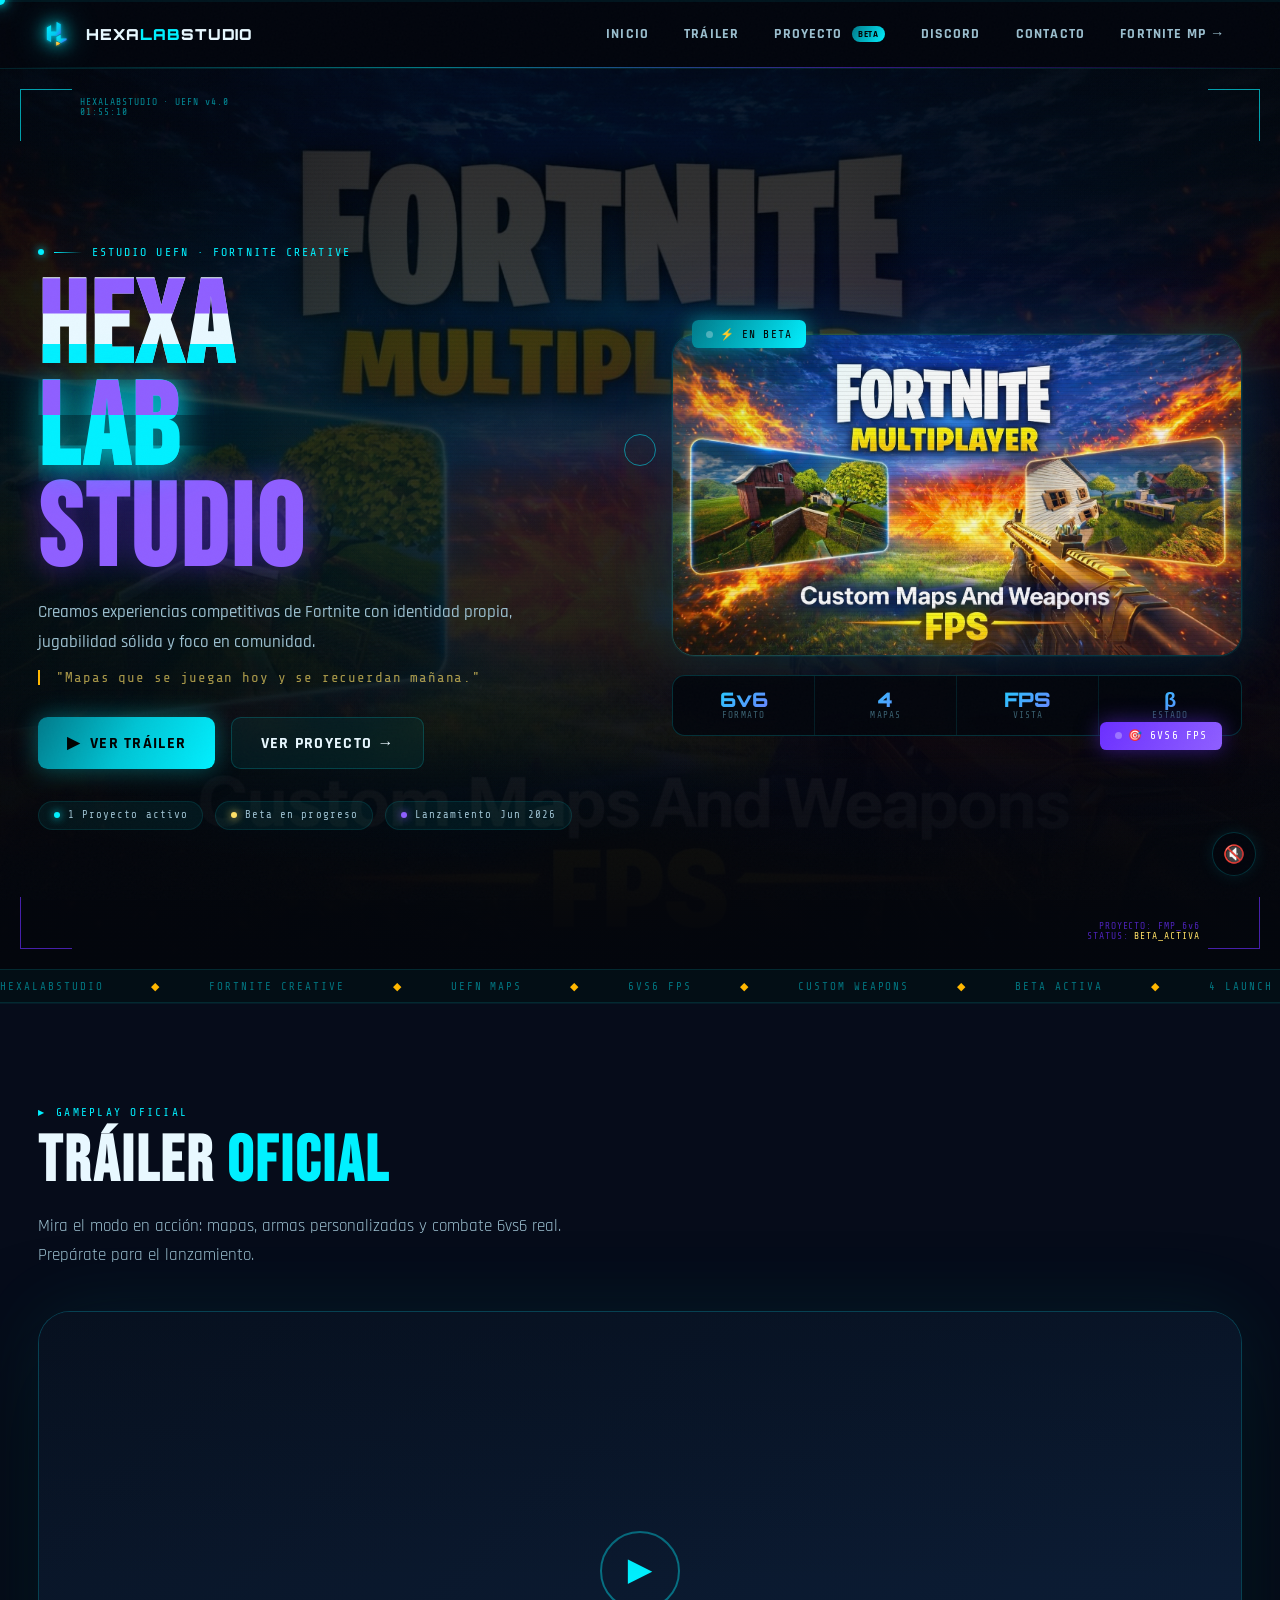
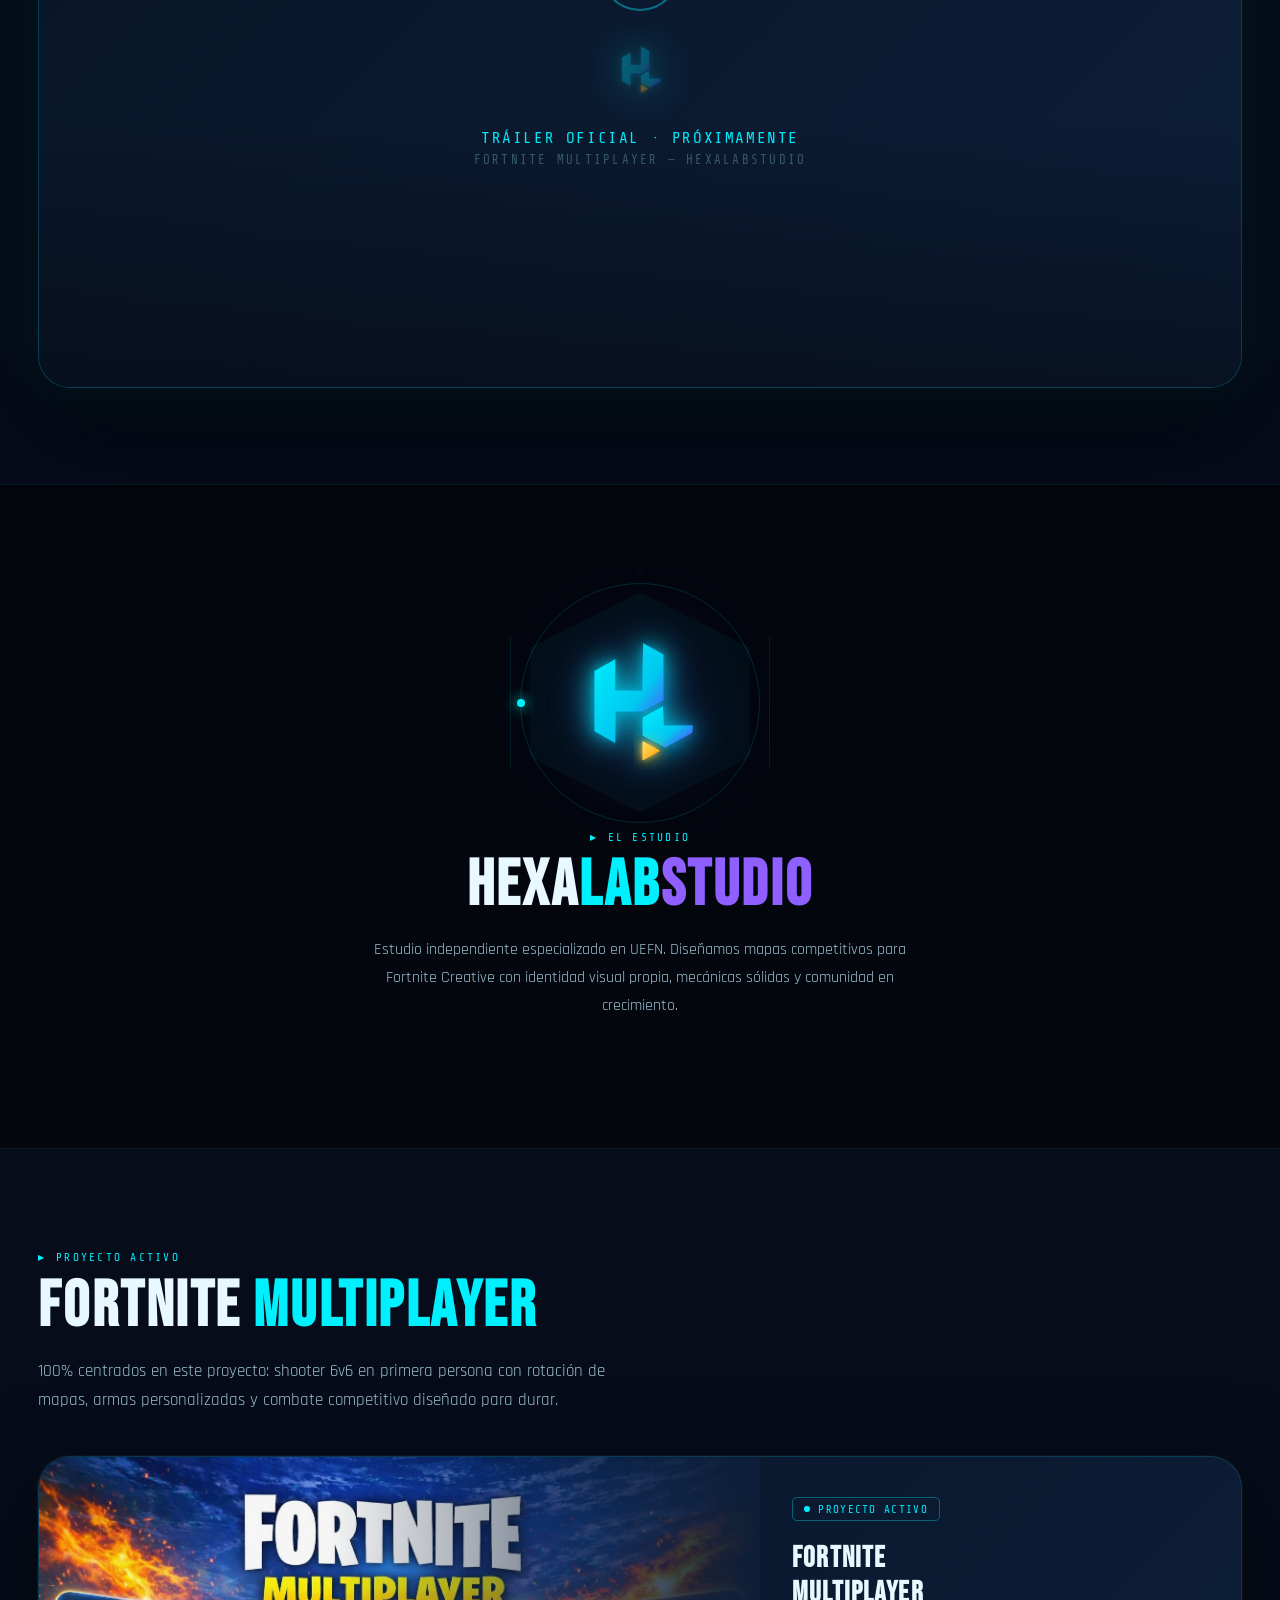
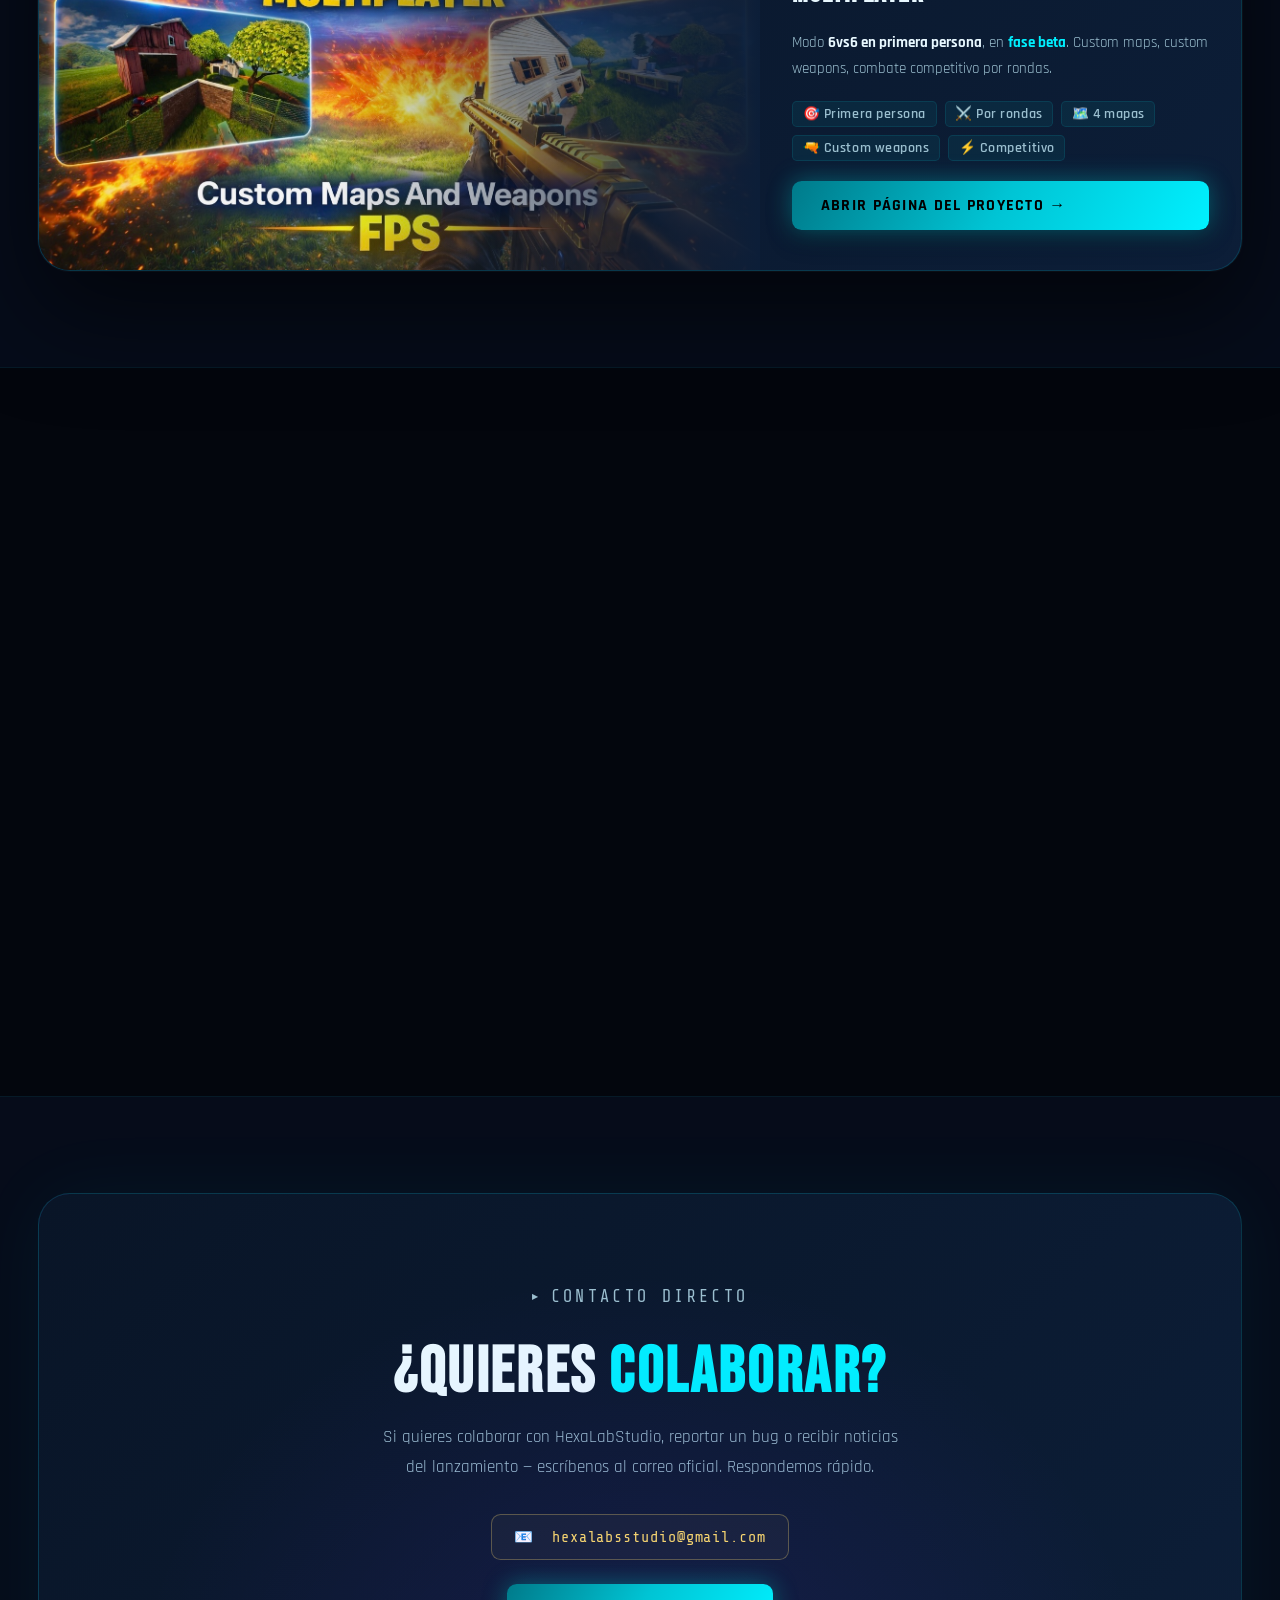
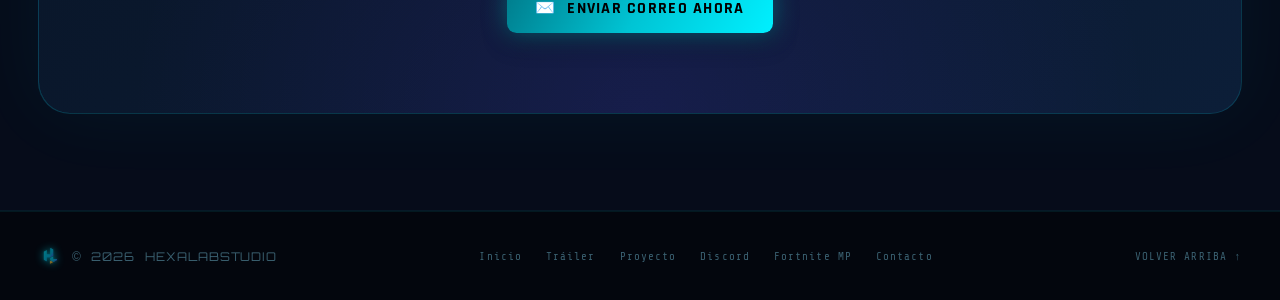
==== commit 8e077c96: "Update Discord link in index.html" ====
--- a/index.html
+++ b/index.html
@@ -355,7 +355,7 @@
               DISCORD: sustituye el href con tu link real:
               href="https://discord.gg/TU_CODIGO"
             -->
-            <a class="btn btn-discord" href="https://discord.gg/hexalabstudio"
+            <a class="btn btn-discord" href="https://discord.gg/4KPz6DdfVV"
                target="_blank" rel="noopener noreferrer" id="discord-link">
               <span class="discord-icon">💬</span> ENTRAR AL DISCORD
             </a>
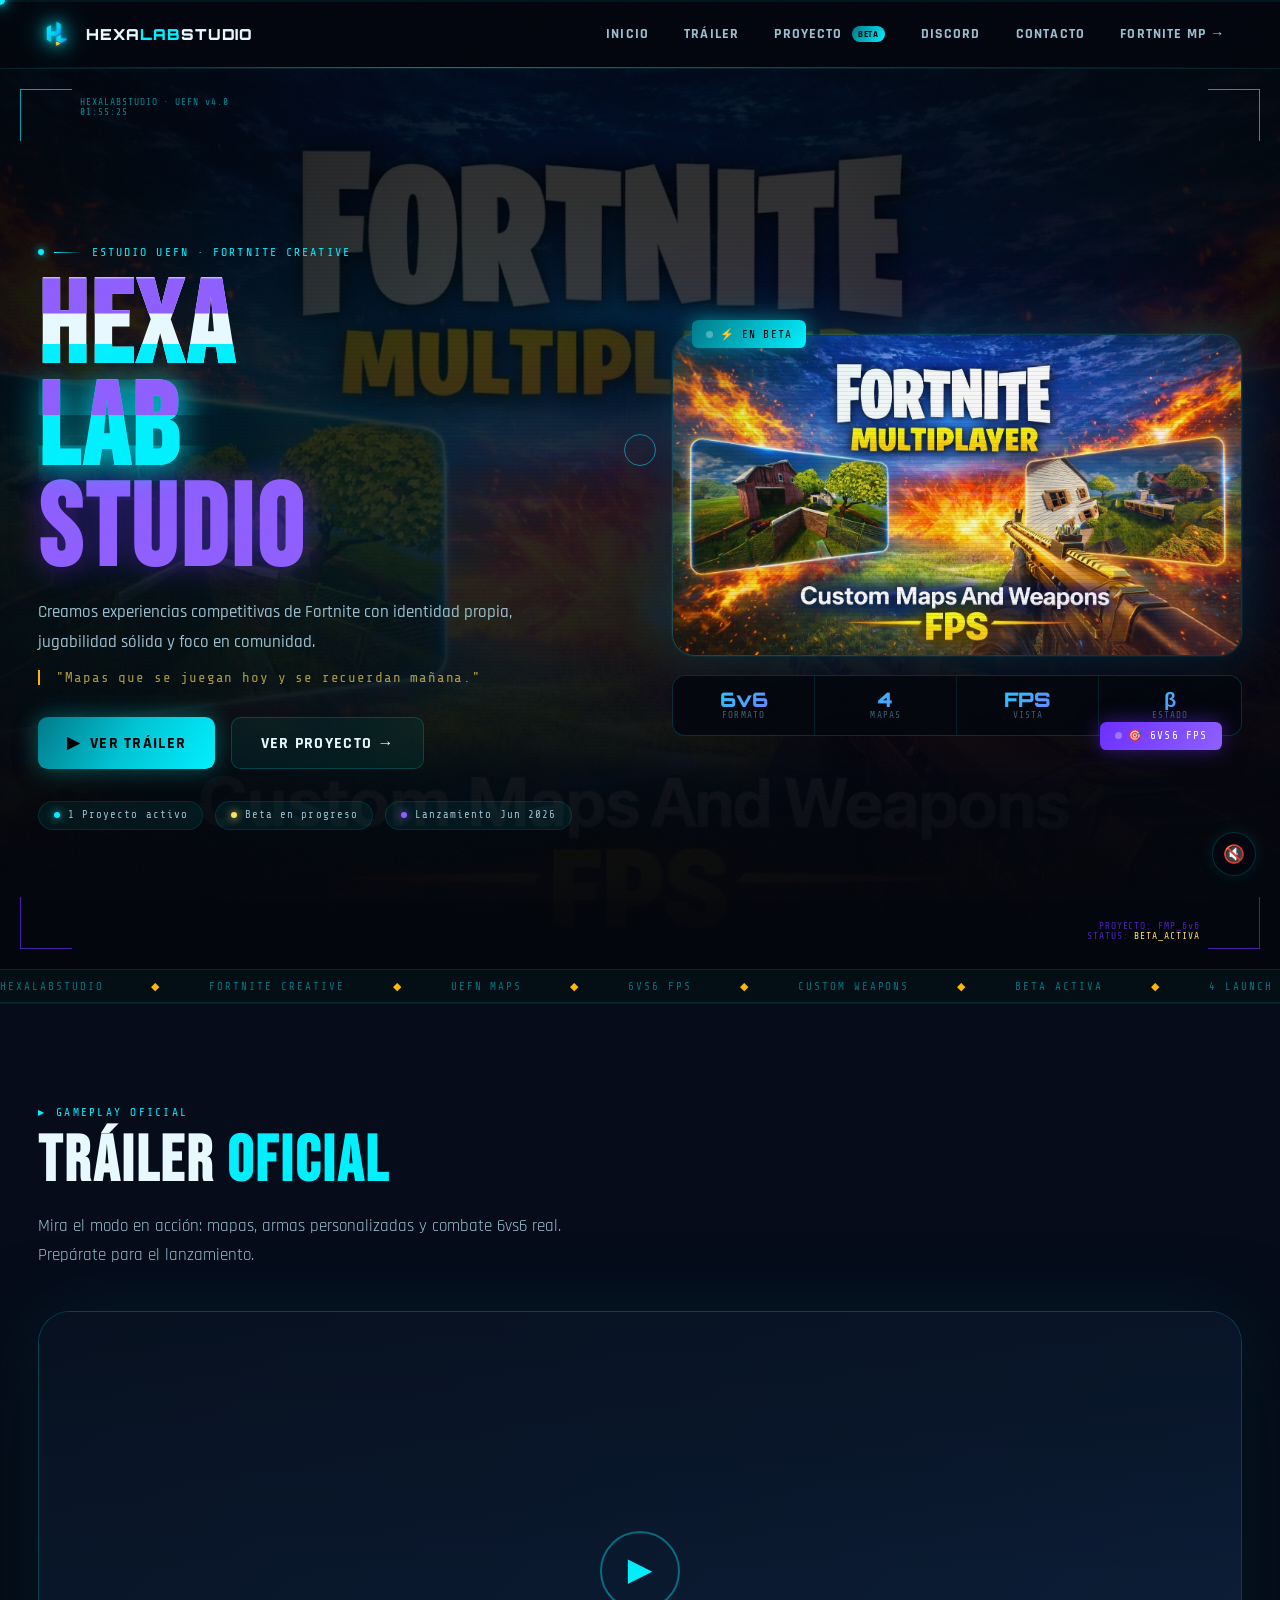
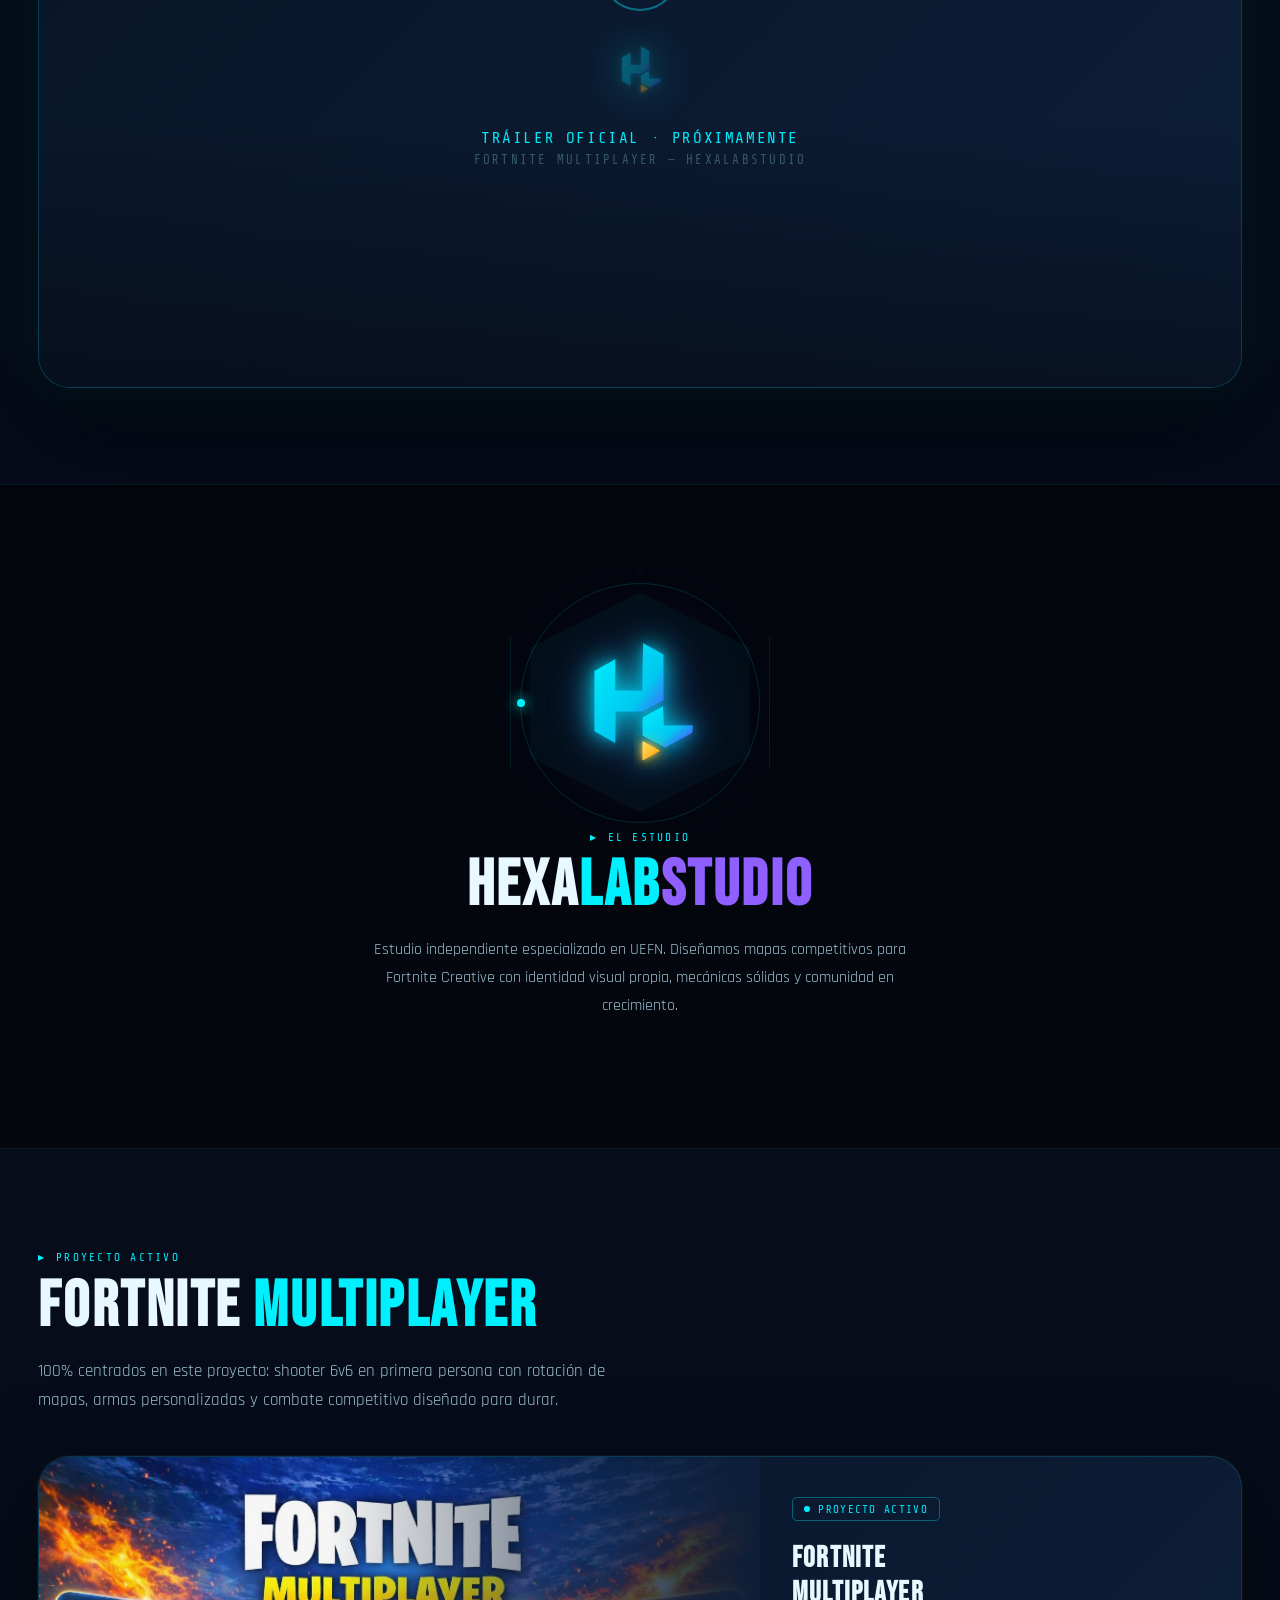
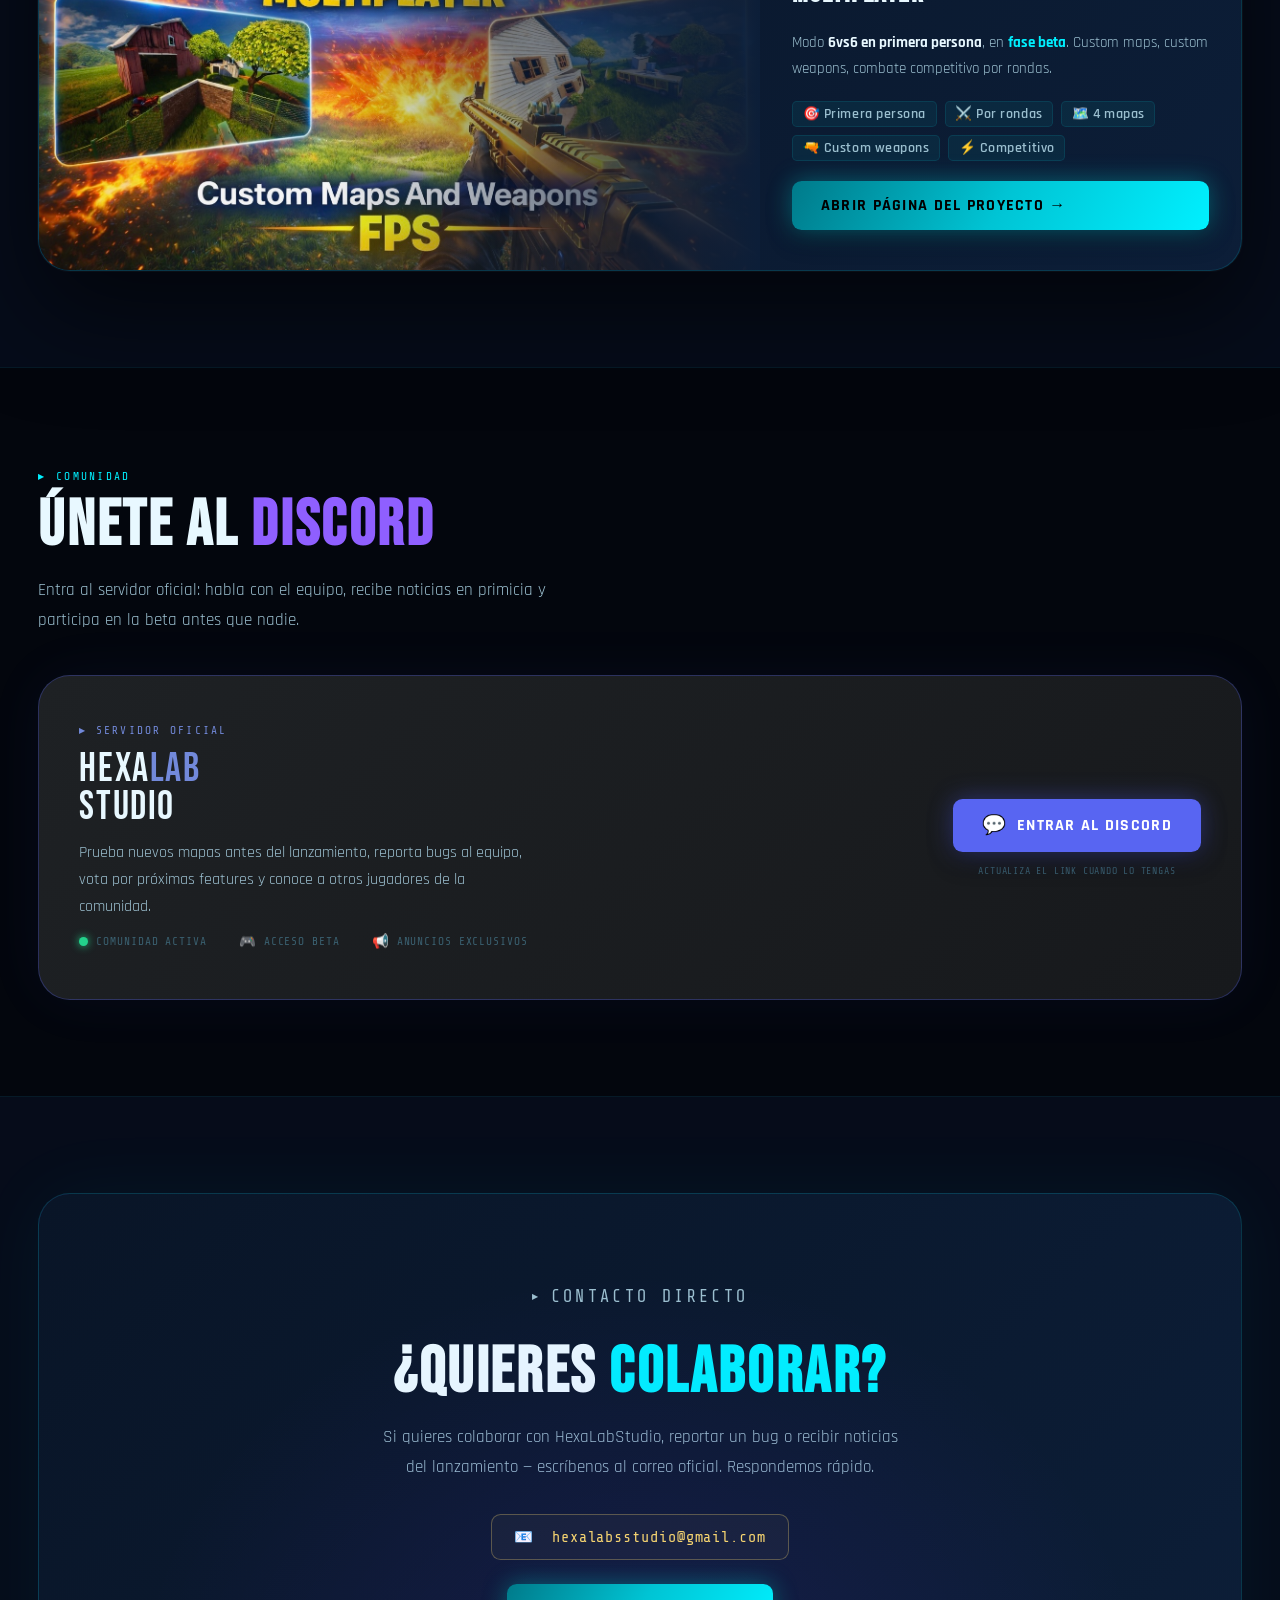
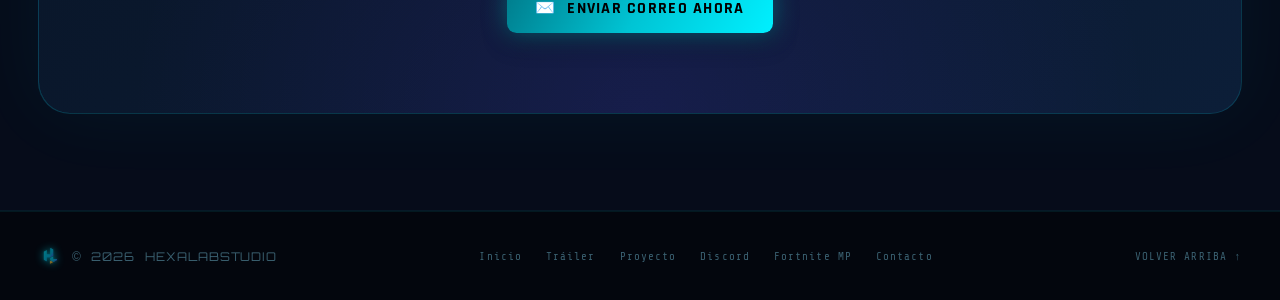
==== commit 9491ae05: "Update Discord link in index.html" ====
--- a/index.html
+++ b/index.html
@@ -355,7 +355,7 @@
               DISCORD: sustituye el href con tu link real:
               href="https://discord.gg/TU_CODIGO"
             -->
-            <a class="btn btn-discord" href="https://discord.gg/4KPz6DdfVV"
+            <a class="btn btn-discord" href="https://discord.gg/7jRYGUetVw"
                target="_blank" rel="noopener noreferrer" id="discord-link">
               <span class="discord-icon">💬</span> ENTRAR AL DISCORD
             </a>
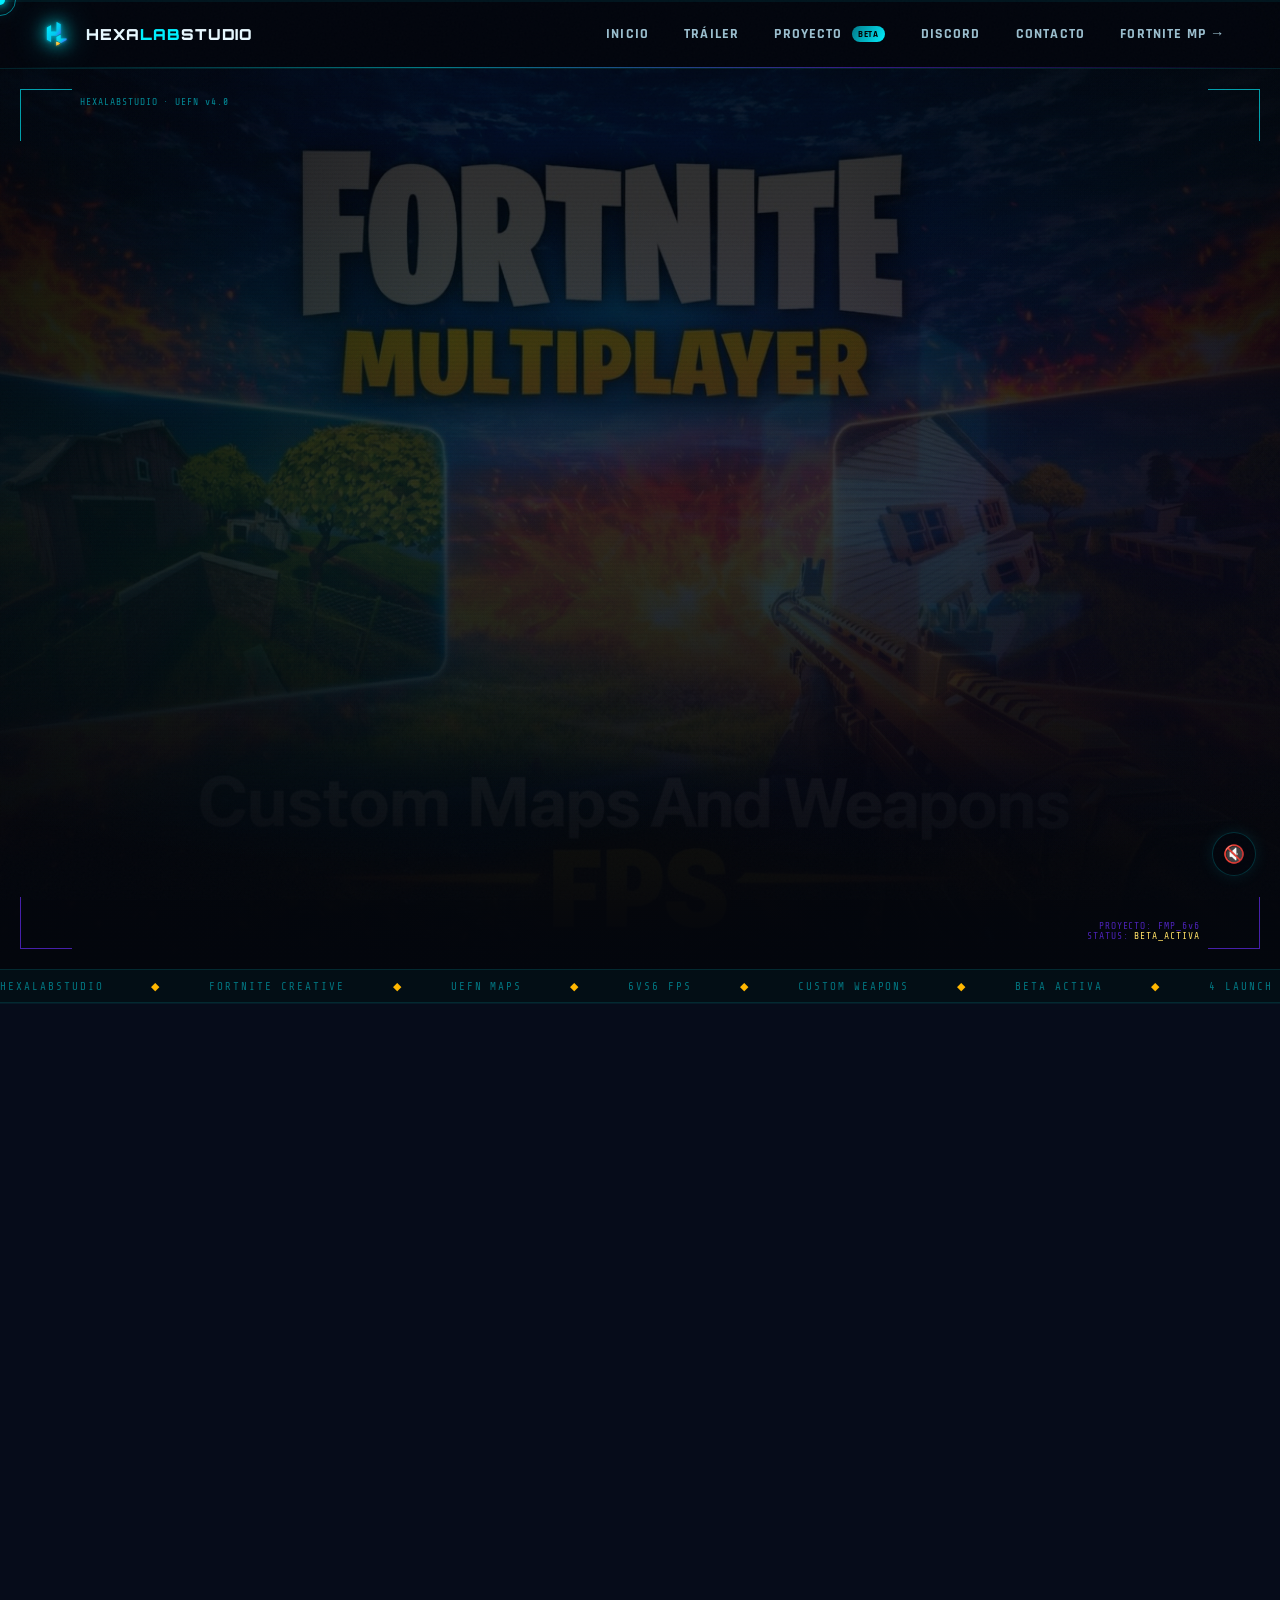
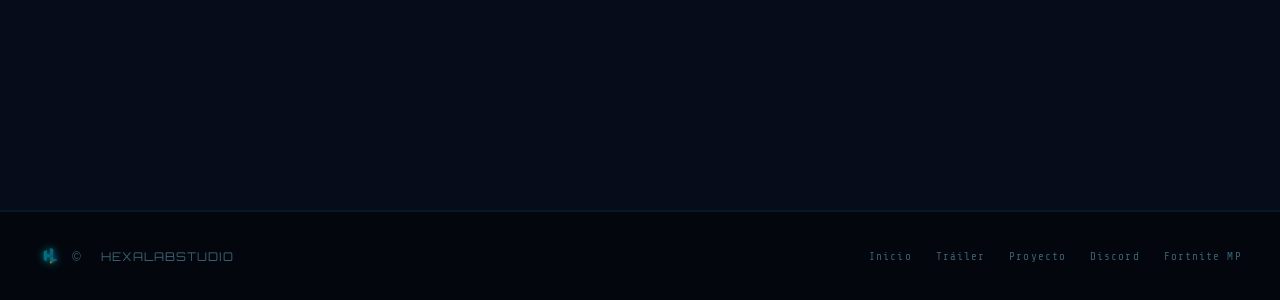
==== commit d575d81c: "Add files via upload" ====
--- a/index.html
+++ b/index.html
@@ -60,7 +60,14 @@
         "publisher": {"@id": "https://www.hexalabstudio.com/#organization"},
         "url": "https://www.hexalabstudio.com/fortnite-multiplayer.html",
         "image": "https://www.hexalabstudio.com/fortnite-banner.jpg",
-        "datePublished": "2026-06-30"
+        "datePublished": "2026-06-30",
+        "trailer": {
+          "@type": "VideoObject",
+          "name": "Fortnite Multiplayer — Tráiler Oficial HexaLabStudio",
+          "embedUrl": "https://www.youtube.com/embed/lawKedMSN34",
+          "url": "https://youtu.be/lawKedMSN34",
+          "thumbnailUrl": "https://img.youtube.com/vi/lawKedMSN34/maxresdefault.jpg"
+        }
       },
       {
         "@type": "WebSite",
@@ -107,15 +114,7 @@
 
     /* TRAILER */
     .trailer-wrap{position:relative;border-radius:var(--radius-xl);overflow:hidden;border:1px solid rgba(0,240,255,.2);box-shadow:0 0 80px rgba(0,240,255,.08),0 40px 100px rgba(0,0,0,.6);margin-top:2.5rem;aspect-ratio:16/9;background:var(--dark-3)}
-    .trailer-placeholder{position:absolute;inset:0;display:flex;flex-direction:column;align-items:center;justify-content:center;gap:1.5rem;background:linear-gradient(135deg,var(--dark-3) 0%,var(--surface) 100%);transition:opacity .3s}
-    .trailer-placeholder-logo{width:70px;opacity:.35;filter:drop-shadow(0 0 20px var(--cyan))}
-    .trailer-placeholder-text{font-family:'Share Tech Mono',monospace;font-size:.78rem;letter-spacing:.18em;text-transform:uppercase;color:var(--muted);text-align:center}
-    .trailer-placeholder-text span{display:block;color:var(--cyan);font-size:1rem;margin-bottom:.4rem;letter-spacing:.1em}
-    .trailer-play-ring{width:80px;height:80px;border-radius:50%;border:2px solid rgba(0,240,255,.4);display:flex;align-items:center;justify-content:center;font-size:2rem;color:var(--cyan);animation:trailer-pulse 2.5s ease-in-out infinite;cursor:none;transition:all .3s}
-    .trailer-play-ring:hover{background:rgba(0,240,255,.1);border-color:var(--cyan);transform:scale(1.1)}
-    @keyframes trailer-pulse{0%,100%{box-shadow:0 0 0 0 rgba(0,240,255,.3),0 0 20px rgba(0,240,255,.15)}50%{box-shadow:0 0 0 22px rgba(0,240,255,0),0 0 40px rgba(0,240,255,.35)}}
-    .trailer-video{position:absolute;inset:0;width:100%;height:100%;object-fit:cover;display:none}
-    .trailer-overlay{position:absolute;inset:0;background:linear-gradient(to top,rgba(3,6,13,.5),transparent 40%,transparent 60%,rgba(3,6,13,.3));pointer-events:none}
+    .trailer-overlay{position:absolute;inset:0;background:linear-gradient(to top,rgba(3,6,13,.4),transparent 30%,transparent 70%,rgba(3,6,13,.25));pointer-events:none;z-index:1}
 
     /* DISCORD */
     .discord-card{background:linear-gradient(135deg,#1e2124,#17191c);border:1px solid rgba(88,101,242,.3);border-radius:var(--radius-xl);padding:3rem 2.5rem;display:grid;grid-template-columns:1fr auto;gap:2rem;align-items:center;margin-top:2.5rem;box-shadow:0 0 60px rgba(88,101,242,.06);transition:transform .4s cubic-bezier(.34,1.56,.64,1),box-shadow .4s}
@@ -244,36 +243,15 @@
           Mira el modo en acción: mapas, armas personalizadas y combate 6vs6 real. Prepárate para el lanzamiento.
         </p>
         <div class="trailer-wrap reveal delay-2">
-          <!--
-          ╔══════════════════════════════════════════════════╗
-          ║  PARA AÑADIR EL TRÁILER, elige una opción:      ║
-          ║                                                  ║
-          ║  A) VÍDEO PROPIO (MP4):                          ║
-          ║     1. Pon el archivo en la carpeta              ║
-          ║     2. Cambia src="" → src="trailer.mp4"         ║
-          ║     3. Cambia display:none → display:block       ║
-          ║        en la clase .trailer-video (abajo)        ║
-          ║                                                  ║
-          ║  B) YOUTUBE:                                     ║
-          ║     Pásame el link y lo integro                  ║
-          ║                                                  ║
-          ║  C) CUALQUIER OTRA PLATAFORMA:                   ║
-          ║     Pásame el link y lo adapto                   ║
-          ╚══════════════════════════════════════════════════╝
-          -->
-          <video class="trailer-video" src="" poster="fortnite-banner.jpg"
-            controls preload="metadata"
-            aria-label="Tráiler oficial Fortnite Multiplayer — HexaLabStudio">
-          </video>
-          <div class="trailer-placeholder" id="trailer-placeholder">
-            <div class="trailer-play-ring" id="trailer-play-btn" role="button" tabindex="0" aria-label="Próximamente">▶</div>
-            <img src="logo.svg" alt="" class="trailer-placeholder-logo"/>
-            <div class="trailer-placeholder-text">
-              <span>TRÁILER OFICIAL · PRÓXIMAMENTE</span>
-              FORTNITE MULTIPLAYER — HEXALABSTUDIO
-            </div>
-          </div>
-          <div class="trailer-overlay"></div>
+          <iframe
+            src="https://www.youtube.com/embed/lawKedMSN34?rel=0&modestbranding=1&color=white&iv_load_policy=3"
+            title="Fortnite Multiplayer — Tráiler Oficial HexaLabStudio"
+            allow="accelerometer; autoplay; clipboard-write; encrypted-media; gyroscope; picture-in-picture; web-share"
+            allowfullscreen
+            loading="lazy"
+            style="position:absolute;inset:0;width:100%;height:100%;border:0;">
+          </iframe>
+          <div class="trailer-overlay" style="pointer-events:none;"></div>
         </div>
       </div>
     </section>
@@ -355,7 +333,7 @@
               DISCORD: sustituye el href con tu link real:
               href="https://discord.gg/TU_CODIGO"
             -->
-            <a class="btn btn-discord" href="https://discord.gg/7jRYGUetVw"
+            <a class="btn btn-discord" href="https://discord.gg/hexalabstudio"
                target="_blank" rel="noopener noreferrer" id="discord-link">
               <span class="discord-icon">💬</span> ENTRAR AL DISCORD
             </a>
@@ -374,8 +352,8 @@
           <p class="section-label" style="justify-content:center;">Contacto directo</p>
           <h2>¿QUIERES <em>COLABORAR?</em></h2>
           <p>Si quieres colaborar con HexaLabStudio, reportar un bug o recibir noticias del lanzamiento — escríbenos al correo oficial. Respondemos rápido.</p>
-          <a class="email-display" href="mailto:hexalabsstudio@gmail.com">📧 &nbsp;hexalabsstudio@gmail.com</a>
-          <a class="btn btn-cyan" href="mailto:hexalabsstudio@gmail.com">✉️ &nbsp;Enviar correo ahora</a>
+          <a class="email-display" href="/cdn-cgi/l/email-protection#41292439202d20233232353425282e01262c20282d6f222e2c">📧 &nbsp;<span class="__cf_email__" data-cfemail="5d3538253c313c3f2e2e29283934321d3a303c3431733e3230">[email&#160;protected]</span></a>
+          <a class="btn btn-cyan" href="/cdn-cgi/l/email-protection#5c3439243d303d3e2f2f28293835331c3b313d3530723f3331">✉️ &nbsp;Enviar correo ahora</a>
         </div>
       </div>
     </section>
@@ -394,12 +372,4 @@
         <a href="#proyectos">Proyecto</a>
         <a href="#discord">Discord</a>
         <a href="fortnite-multiplayer.html">Fortnite MP</a>
-        <a href="mailto:hexalabsstudio@gmail.com">Contacto</a>
-      </div>
-      <a class="footer-back" href="#top">VOLVER ARRIBA ↑</a>
-    </div>
-  </footer>
-
-  <script src="script.js"></script>
-</body>
-</html>
+        <a href="/cdn-c
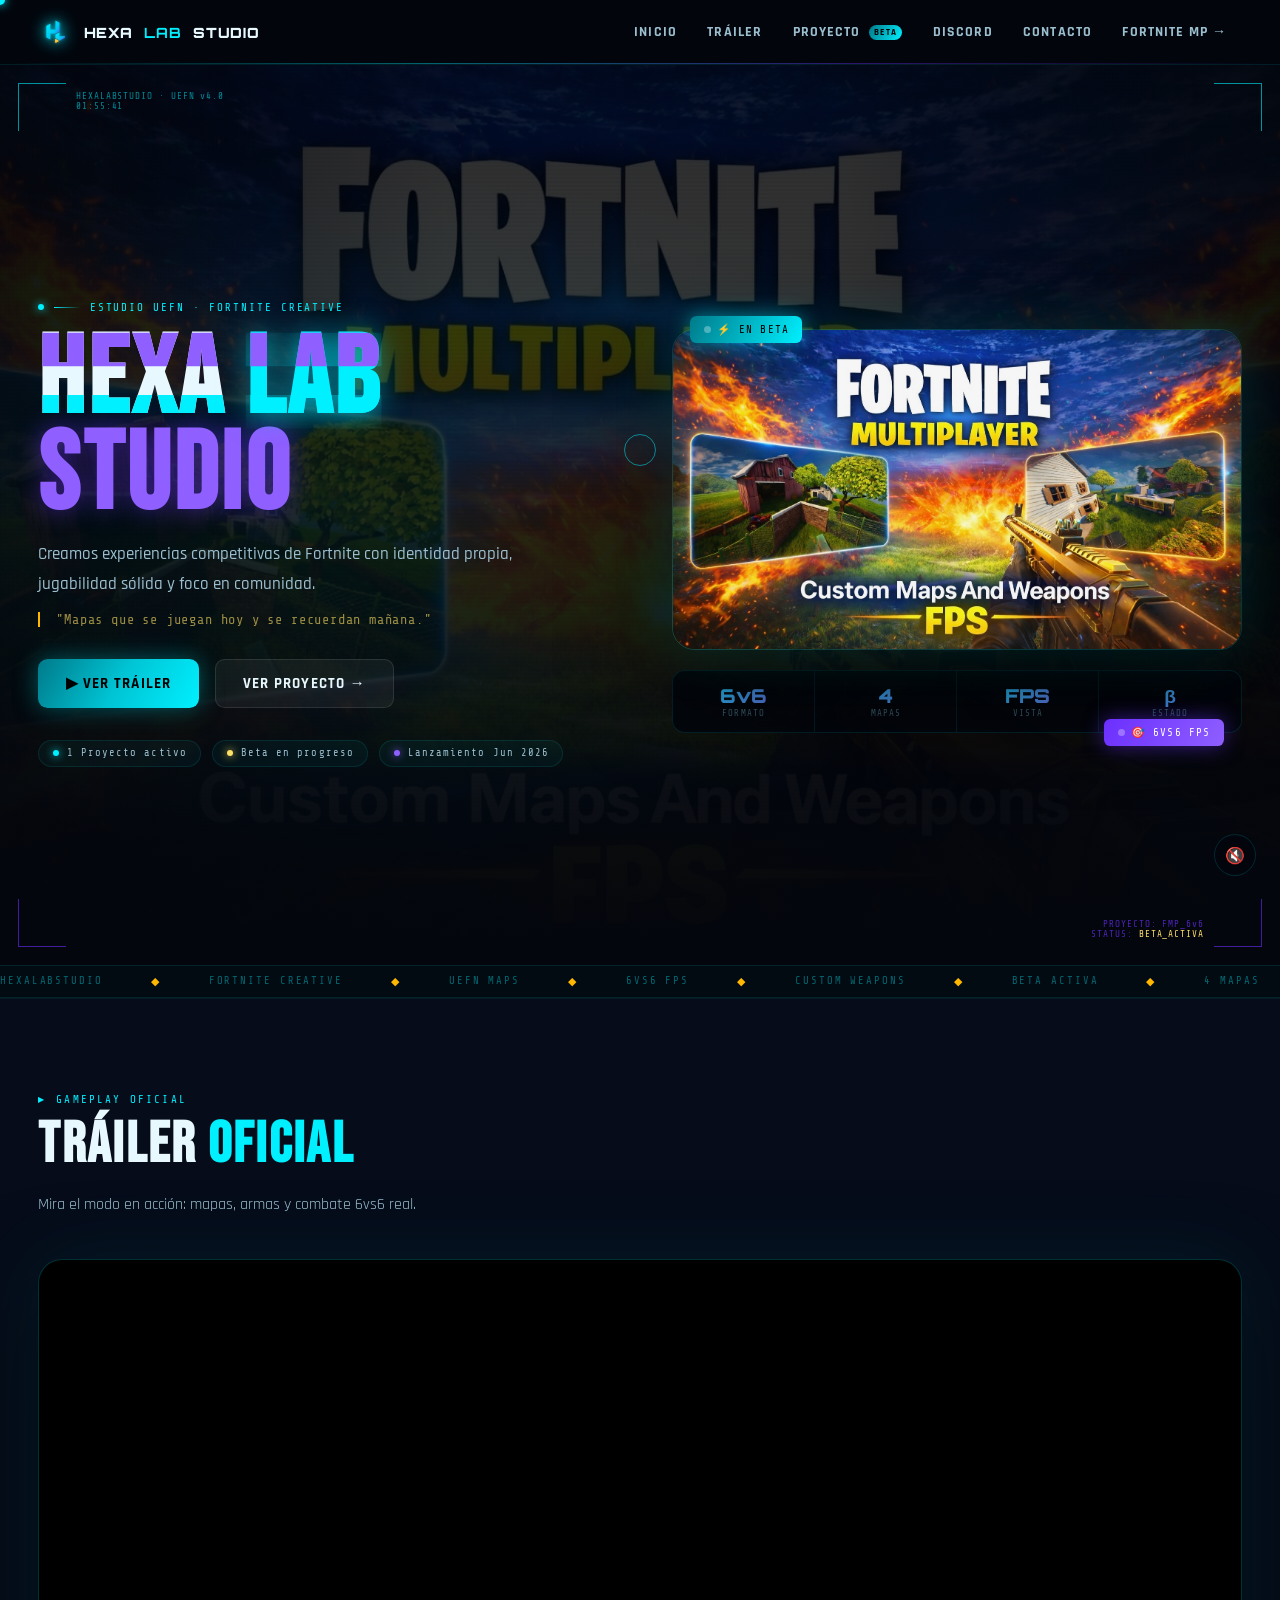
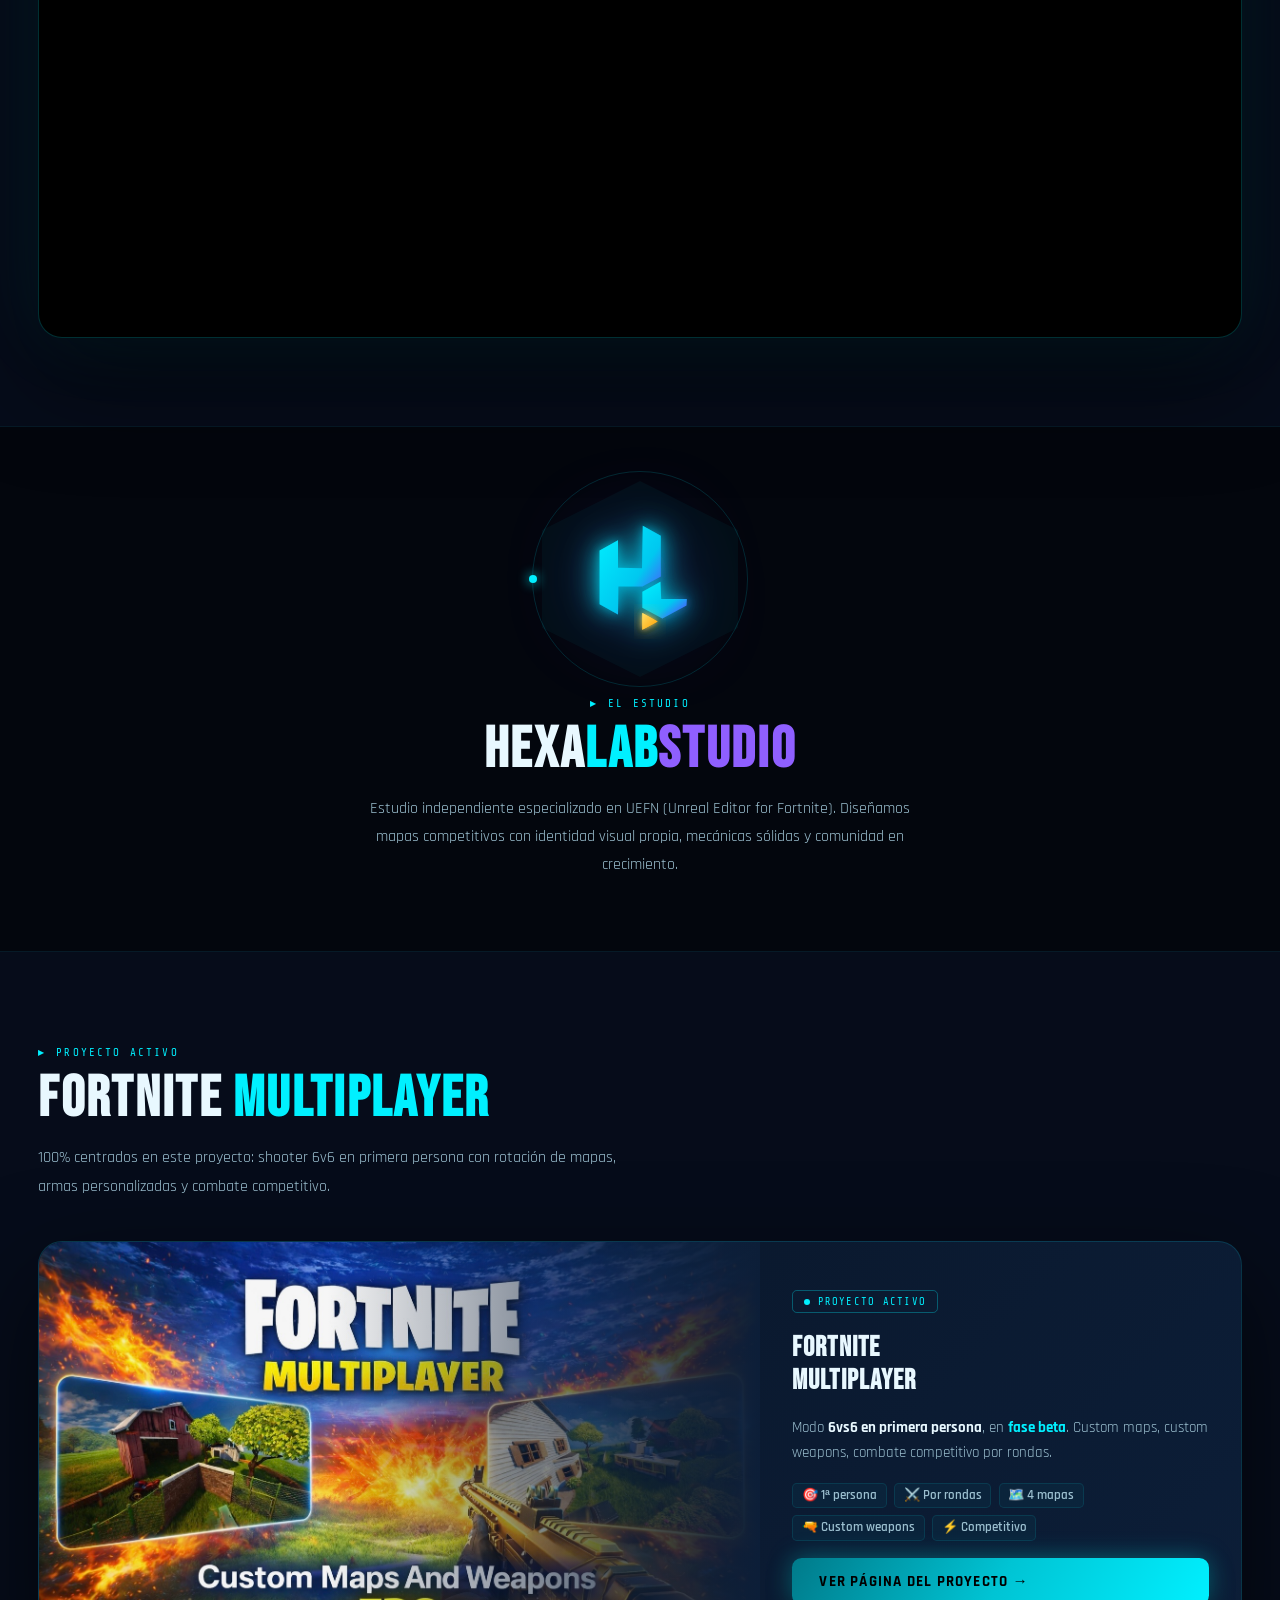
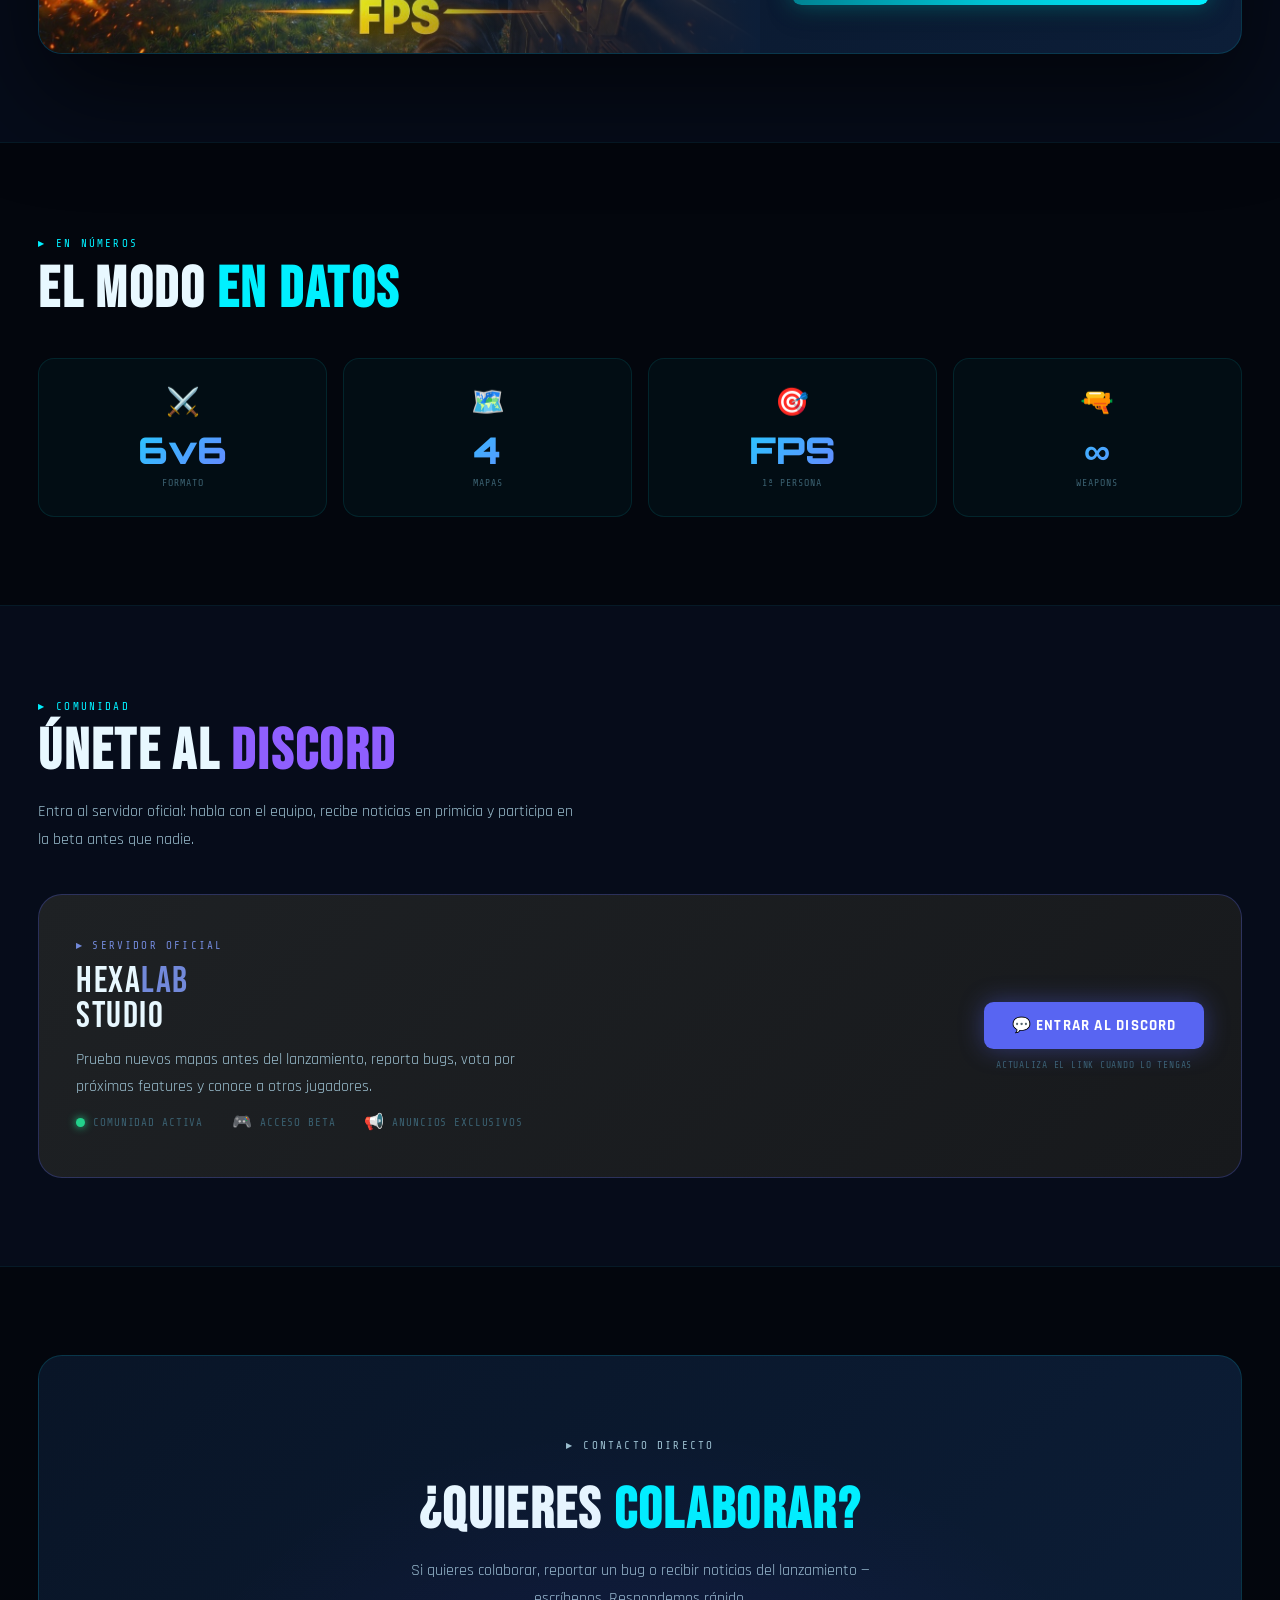
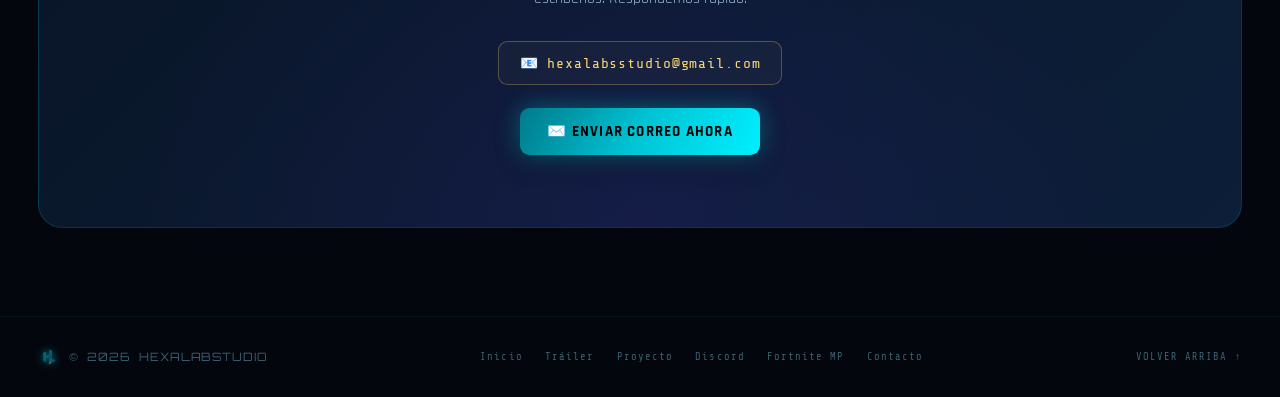
==== commit 605a7c09: "Add files via upload" ====
--- a/index.html
+++ b/index.html
@@ -1,375 +1,474 @@
-<!doctype html>
-<html lang="es" prefix="og: https://ogp.me/ns#">
+<!DOCTYPE html>
+<html lang="es">
 <head>
-  <meta charset="UTF-8"/>
-  <meta name="viewport" content="width=device-width,initial-scale=1.0"/>
-
-  <!-- ═══ SEO PRIMARIO ═══ -->
-  <title>HexaLabStudio | Mapas Fortnite UEFN Competitivos — 6v6 FPS Custom</title>
-  <meta name="description" content="HexaLabStudio es un estudio independiente de UEFN que crea mapas competitivos para Fortnite Creative. Proyecto activo: Fortnite Multiplayer, modo 6vs6 FPS con 4 mapas únicos. Lanzamiento 30 Junio 2026."/>
-  <meta name="keywords" content="HexaLabStudio, Fortnite Creative, UEFN, mapas fortnite, fortnite multiplayer, 6v6 FPS fortnite, custom maps fortnite, fortnite competitivo, Unreal Editor for Fortnite, mapa fortnite custom, fortnite isla creativa, hexalabstudio fortnite, fortnite 6v6, fortnite fps modo, mapas personalizados fortnite"/>
-  <meta name="author" content="HexaLabStudio"/>
-  <meta name="robots" content="index, follow, max-snippet:-1, max-image-preview:large, max-video-preview:-1"/>
-  <meta name="language" content="Spanish"/>
-  <meta name="revisit-after" content="7 days"/>
-  <meta name="theme-color" content="#00f0ff"/>
-  <meta name="msapplication-TileColor" content="#03060d"/>
-  <link rel="canonical" href="https://www.hexalabstudio.com/"/>
-
-  <!-- ═══ OPEN GRAPH ═══ -->
-  <meta property="og:type"         content="website"/>
-  <meta property="og:url"          content="https://www.hexalabstudio.com/"/>
-  <meta property="og:title"        content="HexaLabStudio | Mapas Fortnite UEFN Competitivos"/>
-  <meta property="og:description"  content="Estudio independiente UEFN. Fortnite Multiplayer 6vs6 FPS — 4 mapas únicos, armas custom. Beta activa. Lanzamiento: 30 Junio 2026."/>
-  <meta property="og:image"        content="https://www.hexalabstudio.com/fortnite-banner.jpg"/>
-  <meta property="og:image:width"  content="1456"/>
-  <meta property="og:image:height" content="816"/>
-  <meta property="og:image:alt"    content="Fortnite Multiplayer — HexaLabStudio Custom Maps FPS"/>
-  <meta property="og:site_name"    content="HexaLabStudio"/>
-  <meta property="og:locale"       content="es_ES"/>
-
-  <!-- ═══ TWITTER CARD ═══ -->
-  <meta name="twitter:card"        content="summary_large_image"/>
-  <meta name="twitter:title"       content="HexaLabStudio | Fortnite UEFN Maps"/>
-  <meta name="twitter:description" content="Estudio de mapas UEFN. Fortnite Multiplayer 6v6 FPS — beta activa, lanzamiento 30 Junio 2026."/>
-  <meta name="twitter:image"       content="https://www.hexalabstudio.com/fortnite-banner.jpg"/>
-  <meta name="twitter:image:alt"   content="Fortnite Multiplayer by HexaLabStudio"/>
-
-  <!-- ═══ SCHEMA.ORG ═══ -->
-  <script type="application/ld+json">
-  {
-    "@context": "https://schema.org",
-    "@graph": [
-      {
-        "@type": "Organization",
-        "@id": "https://www.hexalabstudio.com/#organization",
-        "name": "HexaLabStudio",
-        "url": "https://www.hexalabstudio.com",
-        "logo": "https://www.hexalabstudio.com/logo.svg",
-        "description": "Estudio independiente especializado en UEFN (Unreal Editor for Fortnite). Creamos mapas competitivos con identidad visual propia.",
-        "email": "hexalabsstudio@gmail.com",
-        "sameAs": ["https://discord.gg/hexalabstudio"]
-      },
-      {
-        "@type": "VideoGame",
-        "@id": "https://www.hexalabstudio.com/fortnite-multiplayer.html#game",
-        "name": "Fortnite Multiplayer by HexaLabStudio",
-        "description": "Modo 6vs6 en primera persona para Fortnite Creative. 4 mapas únicos, armas personalizadas y combate competitivo por rondas.",
-        "genre": ["Shooter","First-Person Shooter","Competitive"],
-        "gamePlatform": "Fortnite Creative",
-        "publisher": {"@id": "https://www.hexalabstudio.com/#organization"},
-        "url": "https://www.hexalabstudio.com/fortnite-multiplayer.html",
-        "image": "https://www.hexalabstudio.com/fortnite-banner.jpg",
-        "datePublished": "2026-06-30",
-        "trailer": {
-          "@type": "VideoObject",
-          "name": "Fortnite Multiplayer — Tráiler Oficial HexaLabStudio",
-          "embedUrl": "https://www.youtube.com/embed/lawKedMSN34",
-          "url": "https://youtu.be/lawKedMSN34",
-          "thumbnailUrl": "https://img.youtube.com/vi/lawKedMSN34/maxresdefault.jpg"
-        }
-      },
-      {
-        "@type": "WebSite",
-        "@id": "https://www.hexalabstudio.com/#website",
-        "url": "https://www.hexalabstudio.com",
-        "name": "HexaLabStudio",
-        "publisher": {"@id": "https://www.hexalabstudio.com/#organization"},
-        "inLanguage": "es-ES"
-      }
-    ]
-  }
-  </script>
-
-  <!-- ═══ FAVICON ═══ -->
-  <link rel="icon" type="image/svg+xml" href="favicon.svg"/>
-  <link rel="apple-touch-icon"          href="favicon.svg"/>
-  <link rel="manifest"                  href="site.webmanifest"/>
-
-  <!-- ═══ FONTS ═══ -->
-  <link rel="preconnect" href="https://fonts.googleapis.com"/>
-  <link rel="preconnect" href="https://fonts.gstatic.com" crossorigin/>
-  <link href="https://fonts.googleapis.com/css2?family=Bebas+Neue&family=Rajdhani:wght@400;500;600;700&family=Orbitron:wght@400;700;900&family=Share+Tech+Mono&display=swap" rel="stylesheet"/>
-  <link rel="stylesheet" href="styles.css"/>
-
-  <style>
-    .hero-logo-bg{position:absolute;inset:0;z-index:2;display:flex;align-items:center;justify-content:flex-end;padding-right:6vw;pointer-events:none;opacity:.06}
-    .hero-logo-bg img{width:65vmin;filter:blur(2px)}
-    .orbit-wrap{position:absolute;inset:-30px;pointer-events:none;z-index:4}
-    .orbit-ring{position:absolute;inset:0;border-radius:50%;border:1px solid rgba(0,240,255,.15);animation:orbit-spin 12s linear infinite}
-    .orbit-dot{position:absolute;top:50%;left:-4px;width:8px;height:8px;border-radius:50%;background:var(--cyan);margin-top:-4px;box-shadow:0 0 12px var(--cyan),0 0 24px rgba(0,240,255,.5)}
-    @keyframes orbit-spin{to{transform:rotate(360deg)}}
-    .status-row{display:flex;gap:.75rem;flex-wrap:wrap;margin-top:2rem}
-    .status-pill{display:flex;align-items:center;gap:.5rem;background:var(--glass-2);border:1px solid var(--glass-b);border-radius:999px;padding:.45rem .9rem;font-family:'Share Tech Mono',monospace;font-size:.67rem;letter-spacing:.1em;color:var(--text-2)}
-    .status-dot{width:6px;height:6px;border-radius:50%}
-    .dot-cyan{background:var(--cyan);box-shadow:0 0 8px var(--cyan);animation:blink-dot 1.5s ease-in-out infinite}
-    .dot-gold{background:var(--gold);box-shadow:0 0 8px var(--gold);animation:blink-dot 1.5s ease-in-out infinite .5s}
-    .dot-violet{background:var(--violet-mid);box-shadow:0 0 8px var(--violet-mid);animation:blink-dot 1.5s ease-in-out infinite 1s}
-    .logo-section{padding:4rem 0;display:flex;flex-direction:column;align-items:center;gap:2rem;text-align:center}
-    .logo-showcase{position:relative;width:180px;height:180px}
-    .logo-showcase img{width:100%;height:100%;filter:drop-shadow(0 0 16px rgba(0,240,255,.6)) drop-shadow(0 0 40px rgba(107,47,255,.3));animation:logo-breathe 4s ease-in-out infinite}
-    .logo-hex-bg{position:absolute;inset:-20px;z-index:-1;background:rgba(0,240,255,.04);clip-path:polygon(50% 0%,100% 25%,100% 75%,50% 100%,0% 75%,0% 25%);animation:logo-hex-pulse 4s ease-in-out infinite}
-    .logo-hex-ring{position:absolute;inset:-40px;z-index:-1;border:1px solid rgba(0,240,255,.1);clip-path:polygon(50% 0%,100% 25%,100% 75%,50% 100%,0% 75%,0% 25%);animation:logo-hex-pulse 4s ease-in-out infinite .5s}
-    @keyframes logo-hex-pulse{0%,100%{transform:scale(1);opacity:1}50%{transform:scale(1.08);opacity:.6}}
-
-    /* TRAILER */
-    .trailer-wrap{position:relative;border-radius:var(--radius-xl);overflow:hidden;border:1px solid rgba(0,240,255,.2);box-shadow:0 0 80px rgba(0,240,255,.08),0 40px 100px rgba(0,0,0,.6);margin-top:2.5rem;aspect-ratio:16/9;background:var(--dark-3)}
-    .trailer-overlay{position:absolute;inset:0;background:linear-gradient(to top,rgba(3,6,13,.4),transparent 30%,transparent 70%,rgba(3,6,13,.25));pointer-events:none;z-index:1}
-
-    /* DISCORD */
-    .discord-card{background:linear-gradient(135deg,#1e2124,#17191c);border:1px solid rgba(88,101,242,.3);border-radius:var(--radius-xl);padding:3rem 2.5rem;display:grid;grid-template-columns:1fr auto;gap:2rem;align-items:center;margin-top:2.5rem;box-shadow:0 0 60px rgba(88,101,242,.06);transition:transform .4s cubic-bezier(.34,1.56,.64,1),box-shadow .4s}
-    .discord-card:hover{transform:translateY(-5px);box-shadow:0 0 80px rgba(88,101,242,.16),0 30px 80px rgba(0,0,0,.5)}
-    .discord-info{display:flex;flex-direction:column;gap:.8rem}
-    .discord-label{font-family:'Share Tech Mono',monospace;font-size:.7rem;letter-spacing:.2em;text-transform:uppercase;color:#7289da;display:flex;align-items:center;gap:.5rem}
-    .discord-label::before{content:'▶';font-size:.5rem}
-    .discord-title{font-family:'Bebas Neue',sans-serif;font-size:2.5rem;letter-spacing:.04em;line-height:.95}
-    .discord-title span{color:#7289da}
-    .discord-desc{color:var(--text-2);line-height:1.7;font-size:1rem;max-width:460px}
-    .discord-stats{display:flex;gap:2rem;flex-wrap:wrap}
-    .discord-stat-item{display:flex;align-items:center;gap:.5rem}
-    .discord-online-dot{width:9px;height:9px;border-radius:50%;background:#23d18b;box-shadow:0 0 8px #23d18b;animation:blink-dot 2s ease-in-out infinite}
-    .discord-stat-text{font-family:'Share Tech Mono',monospace;font-size:.7rem;color:var(--muted);letter-spacing:.08em}
-    .btn-discord{background:#5865f2;color:#fff;box-shadow:0 0 24px rgba(88,101,242,.4),0 8px 24px rgba(0,0,0,.4);white-space:nowrap}
-    .btn-discord:hover{background:#4752c4;box-shadow:0 0 44px rgba(88,101,242,.65),0 12px 32px rgba(0,0,0,.5)}
-    .discord-icon{font-size:1.2rem}
-    @media(max-width:700px){.discord-card{grid-template-columns:1fr}}
-
-    /* SOUND TOGGLE */
-    #sound-toggle{position:fixed;bottom:1.5rem;right:1.5rem;z-index:900;width:44px;height:44px;border-radius:50%;background:rgba(3,6,13,.88);border:1px solid var(--glass-b2);color:var(--cyan);font-size:1.1rem;display:flex;align-items:center;justify-content:center;cursor:none;backdrop-filter:blur(12px);transition:all .3s;box-shadow:0 0 16px rgba(0,240,255,.1)}
-    #sound-toggle:hover{border-color:rgba(0,240,255,.4);box-shadow:0 0 24px rgba(0,240,255,.25)}
-    #sound-toggle.muted{color:var(--muted)}
-  </style>
+<meta charset="UTF-8"/>
+<meta name="viewport" content="width=device-width,initial-scale=1.0"/>
+<title>HexaLabStudio | Fortnite Multiplayer UEFN</title>
+<meta name="description" content="HexaLabStudio — Estudio UEFN. Fortnite Multiplayer: 6vs6 FPS con 4 mapas únicos. Lanzamiento 30 Junio 2026."/>
+<meta name="theme-color" content="#00f0ff"/>
+<style>@import url('https://fonts.googleapis.com/css2?family=Bebas+Neue&family=Rajdhani:wght@400;600;700&family=Orbitron:wght@700;900&family=Share+Tech+Mono&display=swap');
+:root{--c:#00f0ff;--cm:#00c4d4;--cd:#007a8a;--v:#6b2fff;--vm:#8f5fff;--g:#ffe066;--gm:#ffb700;--dark:#03060d;--dark2:#060c1a;--dark3:#091527;--surf:#0c1e38;--t:#e8f8ff;--t2:#9bbfcf;--mu:#3a6070}
+*,*::before,*::after{box-sizing:border-box;margin:0;padding:0}
+html{scroll-behavior:smooth}
+body{background:var(--dark);color:var(--t);font-family:'Rajdhani',sans-serif;overflow-x:hidden;cursor:none}
+::-webkit-scrollbar{width:4px}::-webkit-scrollbar-track{background:var(--dark2)}::-webkit-scrollbar-thumb{background:linear-gradient(var(--c),var(--v));border-radius:99px}
+/* CURSOR */
+#cur{position:fixed;width:10px;height:10px;background:var(--c);border-radius:50%;pointer-events:none;z-index:9999;transform:translate(-50%,-50%);box-shadow:0 0 10px var(--c);mix-blend-mode:screen;transition:width .2s,height .2s}
+#cur-ring{position:fixed;width:32px;height:32px;border:1.5px solid rgba(0,240,255,.5);border-radius:50%;pointer-events:none;z-index:9998;transform:translate(-50%,-50%);transition:width .3s,height .3s}
+body.ch #cur{width:16px;height:16px;background:var(--g)}
+body.ch #cur-ring{width:48px;height:48px;border-color:var(--gm)}
+/* PROGRESS */
+#pw{position:fixed;top:0;left:0;right:0;height:2px;z-index:9000}
+#pb{display:block;height:100%;width:0;background:linear-gradient(90deg,var(--v),var(--c),var(--g));box-shadow:0 0 8px var(--c);transition:width .08s}
+/* BG CANVASES */
+#bgc,#ptc{position:fixed;inset:0;z-index:0;pointer-events:none}
+#bgc{opacity:.35}#ptc{opacity:.42}
+/* HEADER */
+.hdr{position:sticky;top:0;z-index:500;backdrop-filter:blur(24px) saturate(180%);background:rgba(3,6,13,.9);border-bottom:1px solid rgba(0,240,255,.1)}
+.hdr::after{content:'';position:absolute;bottom:0;left:0;right:0;height:1px;background:linear-gradient(90deg,transparent,var(--c),var(--v),transparent);opacity:.4}
+.nav{width:min(1280px,94vw);margin:0 auto;min-height:64px;display:flex;align-items:center;justify-content:space-between;gap:1rem}
+.brand{display:flex;align-items:center;gap:.7rem;text-decoration:none;color:var(--t);font-family:'Orbitron',sans-serif;font-size:.88rem;font-weight:900;letter-spacing:.06em}
+.brand img{width:34px;height:34px;filter:drop-shadow(0 0 8px var(--c));animation:breathe 4s ease-in-out infinite}
+.brand b{color:var(--c)}
+@keyframes breathe{0%,100%{filter:drop-shadow(0 0 8px var(--c)) drop-shadow(0 0 16px rgba(0,240,255,.4))}50%{filter:drop-shadow(0 0 16px var(--c)) drop-shadow(0 0 32px rgba(0,240,255,.7))}}
+.mnav{display:flex;align-items:center;gap:.1rem}
+.mnav a{color:var(--t2);text-decoration:none;padding:.45rem .9rem;border-radius:.5rem;font-family:'Rajdhani',sans-serif;font-weight:700;font-size:.88rem;letter-spacing:.08em;text-transform:uppercase;transition:color .2s,background .2s}
+.mnav a:hover{color:var(--t);background:rgba(0,240,255,.05)}
+.nbadge{background:linear-gradient(120deg,var(--cd),var(--c));color:#000;font-size:.55rem;font-weight:900;border-radius:999px;padding:.1rem .35rem;margin-left:.25rem;vertical-align:middle}
+.ntog{display:none;background:rgba(0,240,255,.06);color:var(--t);border:1px solid rgba(0,240,255,.18);border-radius:.5rem;padding:.35rem .65rem;cursor:none;font-size:1.2rem}
+/* BTN */
+.btn{display:inline-flex;align-items:center;gap:.6rem;border:0;border-radius:.6rem;padding:.88rem 1.7rem;text-decoration:none;font-weight:700;font-family:'Rajdhani',sans-serif;font-size:.95rem;letter-spacing:.08em;text-transform:uppercase;cursor:none;transition:all .3s cubic-bezier(.34,1.56,.64,1);position:relative;overflow:hidden;white-space:nowrap}
+.btn::before{content:'';position:absolute;top:0;left:-100%;width:100%;height:100%;background:linear-gradient(90deg,transparent,rgba(255,255,255,.12),transparent);transition:left .5s}
+.btn:hover::before{left:100%}.btn:hover{transform:translateY(-3px) scale(1.02)}.btn:active{transform:scale(.98)}
+.btn-c{background:linear-gradient(120deg,var(--cd),var(--cm),var(--c));color:#000;box-shadow:0 0 24px rgba(0,240,255,.35),0 8px 24px rgba(0,0,0,.4)}.btn-c:hover{box-shadow:0 0 48px rgba(0,240,255,.6)}
+.btn-g{background:rgba(255,255,255,.05);border:1px solid rgba(255,255,255,.1);color:var(--t)}.btn-g:hover{border-color:rgba(0,240,255,.35)}
+.btn-d{background:#5865f2;color:#fff;box-shadow:0 0 24px rgba(88,101,242,.4)}.btn-d:hover{background:#4752c4}
+/* HERO */
+.hero{position:relative;min-height:100svh;display:flex;align-items:center;overflow:hidden}
+.hero.compact{min-height:80svh}
+.hbg{position:absolute;inset:0;z-index:1}.hbg img{width:100%;height:100%;object-fit:cover;object-position:center 25%;filter:brightness(.22) saturate(1.3)}
+.hvig{position:absolute;inset:0;background:radial-gradient(ellipse at 28% 50%,rgba(0,240,255,.06) 0%,transparent 55%),linear-gradient(to bottom,rgba(3,6,13,.2) 0%,transparent 35%,rgba(3,6,13,.8) 78%,rgba(3,6,13,1) 100%),linear-gradient(to right,rgba(3,6,13,.65) 0%,transparent 35%,transparent 65%,rgba(3,6,13,.65) 100%)}
+.scanlines{position:absolute;inset:0;z-index:3;pointer-events:none;background:repeating-linear-gradient(0deg,transparent,transparent 2px,rgba(0,0,0,.04) 2px,rgba(0,0,0,.04) 4px)}
+.hc{position:absolute;z-index:4;pointer-events:none;width:48px;height:48px;opacity:.6}
+.hc.tl{top:18px;left:18px;border-top:1.5px solid var(--c);border-left:1.5px solid var(--c)}
+.hc.tr{top:18px;right:18px;border-top:1.5px solid var(--c);border-right:1.5px solid var(--c)}
+.hc.bl{bottom:18px;left:18px;border-bottom:1.5px solid var(--v);border-left:1.5px solid var(--v)}
+.hc.br{bottom:18px;right:18px;border-bottom:1.5px solid var(--v);border-right:1.5px solid var(--v)}
+.hud{position:absolute;z-index:5;font-family:'Share Tech Mono',monospace;font-size:.58rem;letter-spacing:.1em;pointer-events:none}
+.hud.tl{top:26px;left:76px;color:rgba(0,240,255,.55)}.hud.br{bottom:26px;right:76px;text-align:right;color:rgba(107,47,255,.7)}
+.wrap{width:min(1280px,94vw);margin:0 auto}
+.hin{position:relative;z-index:6;width:min(1280px,94vw);margin:0 auto;display:grid;grid-template-columns:1fr 1fr;gap:4rem;align-items:center;padding:7rem 0 5rem}
+.kicker{display:inline-flex;align-items:center;gap:.6rem;font-family:'Share Tech Mono',monospace;font-size:.68rem;letter-spacing:.18em;text-transform:uppercase;color:var(--c);margin-bottom:1.2rem}
+.kdot{width:6px;height:6px;border-radius:50%;background:var(--c);box-shadow:0 0 8px var(--c);animation:blink 1.4s ease-in-out infinite}
+.kline{width:26px;height:1px;background:linear-gradient(90deg,var(--c),transparent)}
+@keyframes blink{0%,100%{opacity:1}50%{opacity:.25}}
+h1{font-family:'Bebas Neue',sans-serif;font-size:clamp(3.8rem,8.5vw,7.5rem);line-height:.88;letter-spacing:.03em;margin-bottom:1rem}
+.lw{display:block}.lc{display:block;color:var(--c);text-shadow:0 0 30px rgba(0,240,255,.5)}.lv{display:block;color:var(--vm);text-shadow:0 0 24px rgba(107,47,255,.5)}
+.lead{color:var(--t2);line-height:1.75;font-size:1.05rem;font-weight:500;margin-bottom:.8rem;max-width:500px}
+.slogan{font-family:'Share Tech Mono',monospace;font-size:.85rem;color:rgba(255,224,102,.6);letter-spacing:.06em;margin-bottom:2rem;padding-left:1rem;border-left:2px solid var(--gm)}
+.ctas{display:flex;gap:1rem;flex-wrap:wrap}
+.pills{display:flex;gap:.7rem;flex-wrap:wrap;margin-top:2rem}
+.pill{display:flex;align-items:center;gap:.5rem;background:rgba(0,240,255,.04);border:1px solid rgba(0,240,255,.1);border-radius:999px;padding:.4rem .85rem;font-family:'Share Tech Mono',monospace;font-size:.65rem;letter-spacing:.1em;color:var(--t2)}
+.pd{width:6px;height:6px;border-radius:50%}.pc{background:var(--c);box-shadow:0 0 8px var(--c);animation:blink 1.5s infinite}.pg{background:var(--g);box-shadow:0 0 8px var(--g);animation:blink 1.5s infinite .5s}.pv{background:var(--vm);box-shadow:0 0 8px var(--vm);animation:blink 1.5s infinite 1s}
+/* HERO VISUAL */
+.hvis{position:relative}
+.hframe{position:relative;border-radius:1.4rem;overflow:hidden;border:1px solid rgba(0,240,255,.2);box-shadow:0 0 60px rgba(0,240,255,.15),0 40px 100px rgba(0,0,0,.75);animation:hfloat 5.5s ease-in-out infinite}
+@keyframes hfloat{0%,100%{transform:translateY(0)}50%{transform:translateY(-14px)}}
+.hframe img{width:100%;display:block}
+.badge{position:absolute;z-index:10;font-family:'Share Tech Mono',monospace;font-size:.68rem;letter-spacing:.1em;padding:.42rem .85rem;border-radius:.4rem;display:flex;align-items:center;gap:.4rem}
+.bc{background:linear-gradient(120deg,var(--cd),var(--c));color:#000;top:-13px;left:18px;box-shadow:0 0 20px rgba(0,240,255,.5);animation:bdrift 3.5s ease-in-out infinite}
+.bv{background:linear-gradient(120deg,var(--v),var(--vm));color:#fff;bottom:-13px;right:18px;box-shadow:0 0 20px rgba(107,47,255,.5);animation:bdrift 3.5s ease-in-out infinite 1.75s}
+.bping{width:7px;height:7px;border-radius:50%;background:rgba(255,255,255,.3);animation:ping 1.5s infinite}
+@keyframes bdrift{0%,100%{transform:translateY(0)}50%{transform:translateY(-5px)}}
+@keyframes ping{0%,100%{box-shadow:0 0 0 0 rgba(255,255,255,.3)}50%{box-shadow:0 0 0 5px rgba(255,255,255,0)}}
+.istats{display:flex;margin-top:1.2rem;border:1px solid rgba(0,240,255,.12);border-radius:.8rem;overflow:hidden;background:rgba(3,6,13,.9)}
+.istat{flex:1;padding:.85rem .5rem;text-align:center;border-right:1px solid rgba(0,240,255,.1)}.istat:last-child{border-right:none}
+.isnum{display:block;font-family:'Orbitron',sans-serif;font-size:1.2rem;font-weight:900;background:linear-gradient(135deg,var(--c),var(--vm));-webkit-background-clip:text;-webkit-text-fill-color:transparent;background-clip:text}
+.islbl{display:block;font-family:'Share Tech Mono',monospace;font-size:.56rem;color:var(--mu);letter-spacing:.12em;text-transform:uppercase}
+/* MARQUEE */
+.mq{overflow:hidden;border-block:1px solid rgba(0,240,255,.1);background:rgba(0,240,255,.02);padding:.55rem 0}
+.mqt{display:flex;gap:3rem;animation:mq 24s linear infinite;white-space:nowrap}
+.mqt span{font-family:'Share Tech Mono',monospace;font-size:.66rem;letter-spacing:.18em;text-transform:uppercase;color:rgba(0,240,255,.4)}.mqt .sep{color:var(--gm)}
+@keyframes mq{from{transform:translateX(0)}to{transform:translateX(-50%)}}
+/* SECTIONS */
+.sec{padding:5.5rem 0;position:relative;z-index:1}
+.sec-d{background:var(--dark2);border-block:1px solid rgba(0,240,255,.06)}
+.slbl{display:inline-flex;align-items:center;gap:.6rem;font-family:'Share Tech Mono',monospace;font-size:.68rem;letter-spacing:.2em;text-transform:uppercase;color:var(--c);margin-bottom:.8rem}.slbl::before{content:'▶';font-size:.48rem}
+h2{font-family:'Bebas Neue',sans-serif;font-size:clamp(2.6rem,4.5vw,4.5rem);letter-spacing:.04em;line-height:.95;margin-bottom:1.1rem}
+h2 em{font-style:normal;color:var(--c)}h2 .ev{font-style:normal;color:var(--vm)}
+/* LOGO SHOWCASE */
+.logosec{display:flex;flex-direction:column;align-items:center;gap:2rem;text-align:center;padding:1rem 0}
+.logowrap{position:relative;width:160px;height:160px}
+.logowrap img{width:100%;height:100%;filter:drop-shadow(0 0 16px rgba(0,240,255,.6)) drop-shadow(0 0 40px rgba(107,47,255,.3));animation:breathe 4s ease-in-out infinite}
+.orbit{position:absolute;inset:-28px;border-radius:50%;border:1px solid rgba(0,240,255,.15);animation:spin 12s linear infinite;pointer-events:none}
+.odot{position:absolute;top:50%;left:-4px;width:8px;height:8px;border-radius:50%;background:var(--c);margin-top:-4px;box-shadow:0 0 12px var(--c)}
+@keyframes spin{to{transform:rotate(360deg)}}
+.hexbg{position:absolute;inset:-18px;z-index:-1;background:rgba(0,240,255,.04);clip-path:polygon(50% 0%,100% 25%,100% 75%,50% 100%,0% 75%,0% 25%);animation:hexpulse 4s ease-in-out infinite}
+@keyframes hexpulse{0%,100%{transform:scale(1)}50%{transform:scale(1.08)}}
+/* PROJECT CARD */
+.pcard{display:grid;grid-template-columns:1.2fr .8fr;border-radius:1.5rem;overflow:hidden;border:1px solid rgba(0,240,255,.14);background:linear-gradient(135deg,var(--dark3),var(--surf));box-shadow:0 40px 100px rgba(0,0,0,.6);transition:transform .5s cubic-bezier(.34,1.56,.64,1);margin-top:2.5rem}
+.pcard:hover{transform:translateY(-8px)}
+.pthumb{position:relative;overflow:hidden;min-height:320px}.pthumb img{width:100%;height:100%;object-fit:cover;transition:transform .8s}.pcard:hover .pthumb img{transform:scale(1.07)}
+.pover{position:absolute;inset:0;background:linear-gradient(to right,transparent 40%,var(--surf))}
+.pinfo{padding:2.5rem 2rem;display:flex;flex-direction:column;justify-content:center;gap:1.1rem}
+.ptag{display:inline-flex;align-items:center;gap:.5rem;font-family:'Share Tech Mono',monospace;font-size:.65rem;letter-spacing:.12em;text-transform:uppercase;color:var(--c);border:1px solid rgba(0,240,255,.3);border-radius:.3rem;padding:.28rem .65rem;width:fit-content}.ptag::before{content:'';width:6px;height:6px;border-radius:50%;background:var(--c);animation:blink 1.5s infinite}
+h3{font-family:'Bebas Neue',sans-serif;font-size:1.75rem;letter-spacing:.04em}
+.chips{list-style:none;display:flex;gap:.45rem;flex-wrap:wrap}.chips li{font-family:'Rajdhani',sans-serif;font-size:.82rem;font-weight:600;border:1px solid rgba(0,240,255,.1);border-radius:.3rem;padding:.2rem .55rem;color:var(--t2);background:rgba(0,240,255,.04)}
+/* TRAILER — padding-bottom trick para 16:9 sin aspect-ratio */
+.tvid{position:relative;width:100%;padding-bottom:56.25%;height:0;overflow:hidden;border-radius:1.5rem;border:1px solid rgba(0,240,255,.2);box-shadow:0 0 80px rgba(0,240,255,.08),0 40px 100px rgba(0,0,0,.6);margin-top:2.5rem;background:#000}
+.tvid iframe{position:absolute;top:0;left:0;width:100%;height:100%;border:0}
+/* STATS */
+.sgrid{display:grid;grid-template-columns:repeat(4,1fr);gap:1rem;margin-top:2.5rem}
+.scard{background:rgba(0,240,255,.03);border:1px solid rgba(0,240,255,.1);border-radius:1rem;padding:1.7rem 1rem;text-align:center;position:relative;overflow:hidden;transition:all .35s cubic-bezier(.34,1.56,.64,1)}
+.scard::before{content:'';position:absolute;top:0;left:0;right:0;height:2px;background:linear-gradient(90deg,var(--c),var(--v),var(--g));transform:scaleX(0);transition:transform .4s;transform-origin:left}
+.scard:hover{transform:translateY(-6px) scale(1.03);border-color:rgba(0,240,255,.28)}.scard:hover::before{transform:scaleX(1)}
+.sicon{font-size:1.7rem;display:block;margin-bottom:.4rem}
+.snum{font-family:'Orbitron',sans-serif;font-size:2.3rem;font-weight:900;background:linear-gradient(135deg,var(--c),var(--vm));-webkit-background-clip:text;-webkit-text-fill-color:transparent;background-clip:text;display:block}
+.slb{display:block;color:var(--mu);font-family:'Share Tech Mono',monospace;font-size:.62rem;letter-spacing:.1em;text-transform:uppercase;margin-top:.3rem}
+/* MAPS */
+.mlayout{display:grid;grid-template-columns:1fr 1.6fr;gap:1.5rem;margin-top:2.5rem;align-items:start}
+.mtabs{display:flex;flex-direction:column;gap:.45rem}
+.mtab{display:flex;align-items:center;gap:.8rem;width:100%;text-align:left;background:rgba(0,240,255,.02);border:1px solid rgba(0,240,255,.08);color:var(--mu);border-radius:.8rem;padding:1rem 1.2rem;cursor:none;font-family:'Rajdhani',sans-serif;font-size:1rem;font-weight:700;letter-spacing:.05em;text-transform:uppercase;transition:all .25s;position:relative;overflow:hidden}
+.mtab::before{content:'';position:absolute;left:0;top:0;bottom:0;width:3px;background:linear-gradient(to bottom,var(--c),var(--v));transform:scaleY(0);transition:transform .25s}
+.mtab:hover{color:var(--t);border-color:rgba(0,240,255,.15);background:rgba(0,240,255,.04)}
+.mtab.act{background:linear-gradient(135deg,rgba(0,240,255,.08),rgba(107,47,255,.05));border-color:rgba(0,240,255,.25);color:var(--t)}.mtab.act::before{transform:scaleY(1)}
+.mtnum{font-family:'Orbitron',sans-serif;font-size:.65rem;color:var(--c);min-width:1.4rem;font-weight:700}
+.mttype{margin-left:auto;font-size:.62rem;color:var(--mu);font-family:'Share Tech Mono',monospace;letter-spacing:.1em}
+.mpanel{background:linear-gradient(135deg,var(--dark3),rgba(15,37,69,.9));border:1px solid rgba(0,240,255,.13);border-radius:1.2rem;padding:2.3rem;min-height:260px;position:relative;overflow:hidden}
+.mpanel::before{content:'';position:absolute;top:-70px;right:-70px;width:200px;height:200px;border-radius:50%;background:radial-gradient(circle,rgba(107,47,255,.1),transparent 70%);pointer-events:none}
+.mptop{display:flex;align-items:flex-start;justify-content:space-between;gap:1rem;margin-bottom:1.1rem}
+#maptitle{font-family:'Bebas Neue',sans-serif;font-size:2.2rem;letter-spacing:.05em;color:var(--c);line-height:1;transition:opacity .15s}
+.mttag{font-family:'Share Tech Mono',monospace;font-size:.65rem;color:var(--vm);border:1px solid rgba(107,47,255,.35);border-radius:.3rem;padding:.28rem .55rem;letter-spacing:.1em;flex-shrink:0}
+#mapdesc{color:var(--t2);line-height:1.75;font-size:.98rem;transition:opacity .15s}
+.mtraits{display:flex;gap:.45rem;flex-wrap:wrap;margin-top:1.4rem}
+.mt{font-family:'Share Tech Mono',monospace;font-size:.65rem;letter-spacing:.08em;color:var(--mu);border:1px solid rgba(0,240,255,.08);border-radius:.3rem;padding:.28rem .55rem}
+.mprog{position:absolute;bottom:0;left:0;right:0;height:3px;background:rgba(255,255,255,.04)}
+#mfill{height:100%;width:25%;background:linear-gradient(90deg,var(--c),var(--v));transition:width .4s ease;box-shadow:0 0 8px var(--c)}
+/* COUNTDOWN */
+.cdsec{text-align:center}
+.cdwrap{display:inline-flex;gap:1rem;flex-wrap:wrap;justify-content:center;margin-top:2rem}
+.cdu{background:rgba(0,240,255,.04);border:1px solid rgba(0,240,255,.14);border-radius:1rem;padding:1.3rem 1.5rem;min-width:86px;text-align:center;position:relative;overflow:hidden}
+.cdu::before{content:'';position:absolute;top:0;left:0;right:0;height:2px;background:linear-gradient(90deg,var(--c),var(--v))}
+.cdn{display:block;font-family:'Orbitron',monospace;font-size:2.6rem;font-weight:900;background:linear-gradient(135deg,var(--c),var(--vm));-webkit-background-clip:text;-webkit-text-fill-color:transparent;background-clip:text}
+.cds{font-family:'Orbitron',monospace;font-size:2.6rem;font-weight:900;color:rgba(0,240,255,.3);display:flex;align-items:center;animation:blink 1s ease-in-out infinite}
+.cdl{display:block;font-family:'Share Tech Mono',monospace;font-size:.58rem;color:var(--mu);letter-spacing:.15em;text-transform:uppercase;margin-top:.35rem}
+/* DISCORD */
+.dcard{background:linear-gradient(135deg,#1e2124,#17191c);border:1px solid rgba(88,101,242,.28);border-radius:1.5rem;padding:2.8rem 2.3rem;display:grid;grid-template-columns:1fr auto;gap:2rem;align-items:center;margin-top:2.5rem;transition:transform .4s cubic-bezier(.34,1.56,.64,1)}
+.dcard:hover{transform:translateY(-5px);box-shadow:0 0 80px rgba(88,101,242,.14)}
+.dinfo{display:flex;flex-direction:column;gap:.75rem}
+.dlbl{font-family:'Share Tech Mono',monospace;font-size:.68rem;letter-spacing:.2em;text-transform:uppercase;color:#7289da;display:flex;align-items:center;gap:.5rem}.dlbl::before{content:'▶';font-size:.48rem}
+.dtitle{font-family:'Bebas Neue',sans-serif;font-size:2.3rem;letter-spacing:.04em;line-height:.95}.dtitle span{color:#7289da}
+.ddesc{color:var(--t2);line-height:1.7;font-size:.98rem;max-width:440px}
+.dstats{display:flex;gap:1.8rem;flex-wrap:wrap}.dsi{display:flex;align-items:center;gap:.5rem}
+.donline{width:9px;height:9px;border-radius:50%;background:#23d18b;box-shadow:0 0 8px #23d18b;animation:blink 2s infinite}
+.dst{font-family:'Share Tech Mono',monospace;font-size:.68rem;color:var(--mu);letter-spacing:.08em}
+/* DEVLOG */
+.devlog{display:flex;flex-direction:column;margin-top:2.3rem}
+.dli{display:flex;gap:1.1rem;padding:1.1rem 0;border-bottom:1px solid rgba(0,240,255,.07)}.dli:last-child{border-bottom:none}
+.dldot{width:32px;height:32px;border-radius:50%;flex-shrink:0;display:flex;align-items:center;justify-content:center;font-size:.82rem;border:2px solid rgba(0,240,255,.1);background:var(--dark3)}
+.dldot.done{background:linear-gradient(135deg,var(--cd),var(--c));border-color:transparent;color:#000;box-shadow:0 0 14px rgba(0,240,255,.4)}
+.dldot.cur{border-color:var(--c);color:var(--c);box-shadow:0 0 14px rgba(0,240,255,.4);animation:bpulse 2s ease-in-out infinite}
+.dldot.pend{color:var(--mu)}
+@keyframes bpulse{0%,100%{box-shadow:0 0 6px rgba(0,240,255,.4)}50%{box-shadow:0 0 18px rgba(0,240,255,.9)}}
+.dlt{font-family:'Rajdhani',sans-serif;font-weight:700;font-size:.97rem;letter-spacing:.04em;text-transform:uppercase}
+.dlt.done{color:var(--c)}.dlt.cur{color:var(--g)}.dlt.pend{color:var(--mu)}
+.dld{font-family:'Share Tech Mono',monospace;font-size:.68rem;color:var(--mu);letter-spacing:.06em;margin-top:.18rem}
+/* FEATURE LIST */
+.flist{list-style:none;display:flex;flex-direction:column;gap:.7rem}
+.flist li{display:flex;align-items:flex-start;gap:.75rem;font-size:.98rem;color:var(--t2);line-height:1.5}
+.flist li::before{content:'▸';color:var(--c);font-size:.68rem;margin-top:.3rem;flex-shrink:0}
+.flist strong{color:var(--t)}
+/* CONTACT */
+.ccard{position:relative;overflow:hidden;background:linear-gradient(135deg,var(--dark3),var(--surf));border:1px solid rgba(0,240,255,.14);border-radius:1.5rem;padding:4.5rem 2.8rem;text-align:center}
+.ccard::before{content:'';position:absolute;inset:0;background:radial-gradient(ellipse at 50% 100%,rgba(107,47,255,.1),transparent 60%);pointer-events:none}
+.ccard p{color:var(--t2);max-width:500px;margin:.5rem auto 1.8rem;line-height:1.75}
+.eml{display:block;width:fit-content;margin:0 auto 1.4rem;font-family:'Share Tech Mono',monospace;font-size:.92rem;letter-spacing:.06em;color:var(--g);text-decoration:none;border:1px solid rgba(255,224,102,.28);border-radius:.6rem;padding:.75rem 1.3rem;transition:all .3s;background:rgba(255,224,102,.03)}
+.eml:hover{background:rgba(255,224,102,.09);box-shadow:0 0 20px rgba(255,224,102,.2);transform:translateY(-2px)}
+/* GLITCH */
+.gl{position:relative;display:inline-block}.gl::before,.gl::after{content:attr(data-t);position:absolute;inset:0;font:inherit}
+.gl::before{color:var(--vm);clip-path:polygon(0 0,100% 0,100% 35%,0 35%);animation:ga 7s infinite linear}
+.gl::after{color:var(--c);clip-path:polygon(0 65%,100% 65%,100% 100%,0 100%);animation:gb 7s infinite linear .4s}
+@keyframes ga{0%,88%,93%,100%{transform:none;opacity:0}90%{transform:translate(-4px,-2px);opacity:.9}}
+@keyframes gb{0%,88%,93%,100%{transform:none;opacity:0}90%{transform:translate(4px,2px);opacity:.9}}
+/* REVEAL */
+.rev{opacity:0;transform:translateY(32px);transition:opacity .8s cubic-bezier(.22,1,.36,1),transform .8s cubic-bezier(.22,1,.36,1)}.rev.in{opacity:1;transform:translateY(0)}
+.d1{transition-delay:.1s}.d2{transition-delay:.22s}.d3{transition-delay:.34s}.d4{transition-delay:.46s}
+/* FOOTER */
+.ftr{background:var(--dark);border-top:1px solid rgba(0,240,255,.07);padding:1.8rem 0;position:relative;z-index:1}
+.ftrin{width:min(1280px,94vw);margin:0 auto;display:flex;justify-content:space-between;align-items:center;gap:1rem;flex-wrap:wrap}
+.fbrnd{display:flex;align-items:center;gap:.55rem;font-family:'Orbitron',sans-serif;font-size:.72rem;color:var(--mu);letter-spacing:.08em}
+.flogo{width:22px;height:22px;opacity:.45;filter:drop-shadow(0 0 4px var(--c))}
+.flinks{display:flex;gap:1.4rem}.flinks a,.fback{font-family:'Share Tech Mono',monospace;font-size:.65rem;color:var(--mu);text-decoration:none;letter-spacing:.1em;transition:color .2s;cursor:none}.flinks a:hover,.fback:hover{color:var(--c)}
+/* SOUND BTN */
+#snd{position:fixed;bottom:1.5rem;right:1.5rem;z-index:900;width:42px;height:42px;border-radius:50%;background:rgba(3,6,13,.9);border:1px solid rgba(0,240,255,.15);color:var(--c);font-size:1rem;display:flex;align-items:center;justify-content:center;cursor:none;backdrop-filter:blur(12px);transition:all .3s}
+#snd:hover{border-color:rgba(0,240,255,.4)}.snd.muted{color:var(--mu)}
+/* RESPONSIVE */
+@media(max-width:1024px){.hin,.pcard,.mlayout,.sgrid{grid-template-columns:1fr}.hin{padding:5rem 0 4rem}.pthumb{min-height:220px}.pover{background:linear-gradient(to top,var(--surf),transparent 60%)}.sgrid{grid-template-columns:repeat(2,1fr)}.dcard{grid-template-columns:1fr}}
+@media(max-width:768px){.mnav{display:none;position:absolute;top:60px;right:4vw;min-width:180px;border:1px solid rgba(0,240,255,.14);border-radius:1rem;background:rgba(3,6,13,.97);padding:.7rem;flex-direction:column;align-items:flex-start;backdrop-filter:blur(20px)}.mnav.open{display:flex}.ntog{display:inline-flex}body{cursor:auto}#cur,#cur-ring{display:none}.hc,.hud{display:none}.ftrin{flex-direction:column;text-align:center}.flinks{justify-content:center}}
+@media(prefers-reduced-motion:reduce){*,*::before,*::after{animation:none!important;transition-duration:.01ms!important}.rev{opacity:1;transform:none}}
+</style>
 </head>
 <body>
-  <canvas id="bg-canvas" style="position:fixed;inset:0;z-index:0;pointer-events:none;opacity:.4;"></canvas>
-  <canvas id="pt-canvas" style="position:fixed;inset:0;z-index:0;pointer-events:none;opacity:.5;"></canvas>
-  <div id="cursor"></div>
-  <div id="cursor-ring"></div>
-  <button id="sound-toggle" class="muted" aria-label="Activar sonido" title="Sonido">🔇</button>
-  <div class="scroll-progress" aria-hidden="true"><span id="scroll-progress-bar"></span></div>
-  <a class="skip-link" href="#main-content">Saltar al contenido</a>
-
-  <header class="site-header" id="top">
-    <div class="nav-wrap">
-      <a class="brand" href="index.html" aria-label="HexaLabStudio inicio">
-        <img src="logo.svg" alt="" class="brand-logo" aria-hidden="true"/>
-        <span class="brand-text">HEXA<span>LAB</span>STUDIO</span>
-      </a>
-      <button class="nav-toggle" aria-expanded="false" aria-controls="main-nav"><span class="sr-only">Abrir menú</span>☰</button>
-      <nav id="main-nav" class="main-nav" aria-label="Navegación principal">
-        <a href="#inicio">Inicio</a>
-        <a href="#trailer">Tráiler</a>
-        <a href="#proyectos">Proyecto <span class="nav-badge">BETA</span></a>
-        <a href="#discord">Discord</a>
-        <a href="#contacto">Contacto</a>
-        <a href="fortnite-multiplayer.html">Fortnite MP →</a>
-      </nav>
-    </div>
-  </header>
-
-  <main id="main-content">
-
-    <!-- HERO -->
-    <section id="inicio" class="hero">
-      <div class="hero-bg">
-        <img src="fortnite-banner.jpg" alt="Fortnite Multiplayer Custom Maps FPS por HexaLabStudio UEFN"/>
-        <div class="hero-vignette"></div>
-      </div>
-      <div class="hero-logo-bg" aria-hidden="true"><img src="logo.svg" alt=""/></div>
-      <div class="scanlines" aria-hidden="true"></div>
-      <div class="hud-corner tl" aria-hidden="true"></div>
-      <div class="hud-corner tr" aria-hidden="true"></div>
-      <div class="hud-corner bl" aria-hidden="true"></div>
-      <div class="hud-corner br" aria-hidden="true"></div>
-      <div class="hud-info tl" aria-hidden="true">
-        <div class="hud-type">HEXALABSTUDIO · UEFN v4.0</div>
-        <div class="hud-clock"></div>
-      </div>
-      <div class="hud-info br" aria-hidden="true">
-        <div>PROYECTO: FMP_6v6</div>
-        <div>STATUS: <span style="color:var(--gold)">BETA_ACTIVA</span></div>
-      </div>
-      <div class="hero-inner">
-        <div>
-          <div class="kicker reveal"><span class="kicker-dot"></span><span class="kicker-line"></span>ESTUDIO UEFN · FORTNITE CREATIVE</div>
-          <h1 class="reveal delay-1">
-            <span class="line-white glitch" data-text="HEXA">HEXA</span>
-            <span class="line-cyan  glitch" data-text="LAB">LAB</span>
-            <span class="line-violet">STUDIO</span>
-          </h1>
-          <p class="lead reveal delay-2">Creamos experiencias competitivas de Fortnite con identidad propia, jugabilidad sólida y foco en comunidad.</p>
-          <p class="slogan reveal delay-2">"Mapas que se juegan hoy y se recuerdan mañana."</p>
-          <div class="hero-ctas reveal delay-3">
-            <a class="btn btn-cyan"  href="#trailer"><span>▶</span> Ver tráiler</a>
-            <a class="btn btn-ghost" href="#proyectos">Ver proyecto →</a>
-          </div>
-          <div class="status-row reveal delay-4">
-            <span class="status-pill"><span class="status-dot dot-cyan"></span>1 Proyecto activo</span>
-            <span class="status-pill"><span class="status-dot dot-gold"></span>Beta en progreso</span>
-            <span class="status-pill"><span class="status-dot dot-violet"></span>Lanzamiento Jun 2026</span>
-          </div>
+<canvas id="bgc"></canvas><canvas id="ptc"></canvas>
+<div id="cur"></div><div id="cur-ring"></div>
+<button id="snd" class="muted" aria-label="Sonido">🔇</button>
+<div id="pw"><span id="pb"></span></div>
+
+<header class="hdr" id="top">
+  <div class="nav">
+    <a class="brand" href="#inicio">
+      <img src="[data-uri]" alt="HexaLabStudio"/>
+      HEXA<b>LAB</b>STUDIO
+    </a>
+    <button class="ntog" aria-label="Menú">☰</button>
+    <nav id="mnav" class="mnav">
+      <a href="#inicio">Inicio</a>
+      <a href="#trailer">Tráiler</a>
+      <a href="#proyecto">Proyecto <span class="nbadge">BETA</span></a>
+      <a href="#discord">Discord</a>
+      <a href="#contacto">Contacto</a>
+      <a href="fortnite-multiplayer.html">Fortnite MP →</a>
+    </nav>
+  </div>
+</header>
+
+<main>
+<!-- ══ HERO ══ -->
+<section id="inicio" class="hero">
+  <div class="hbg"><img src="[data-uri]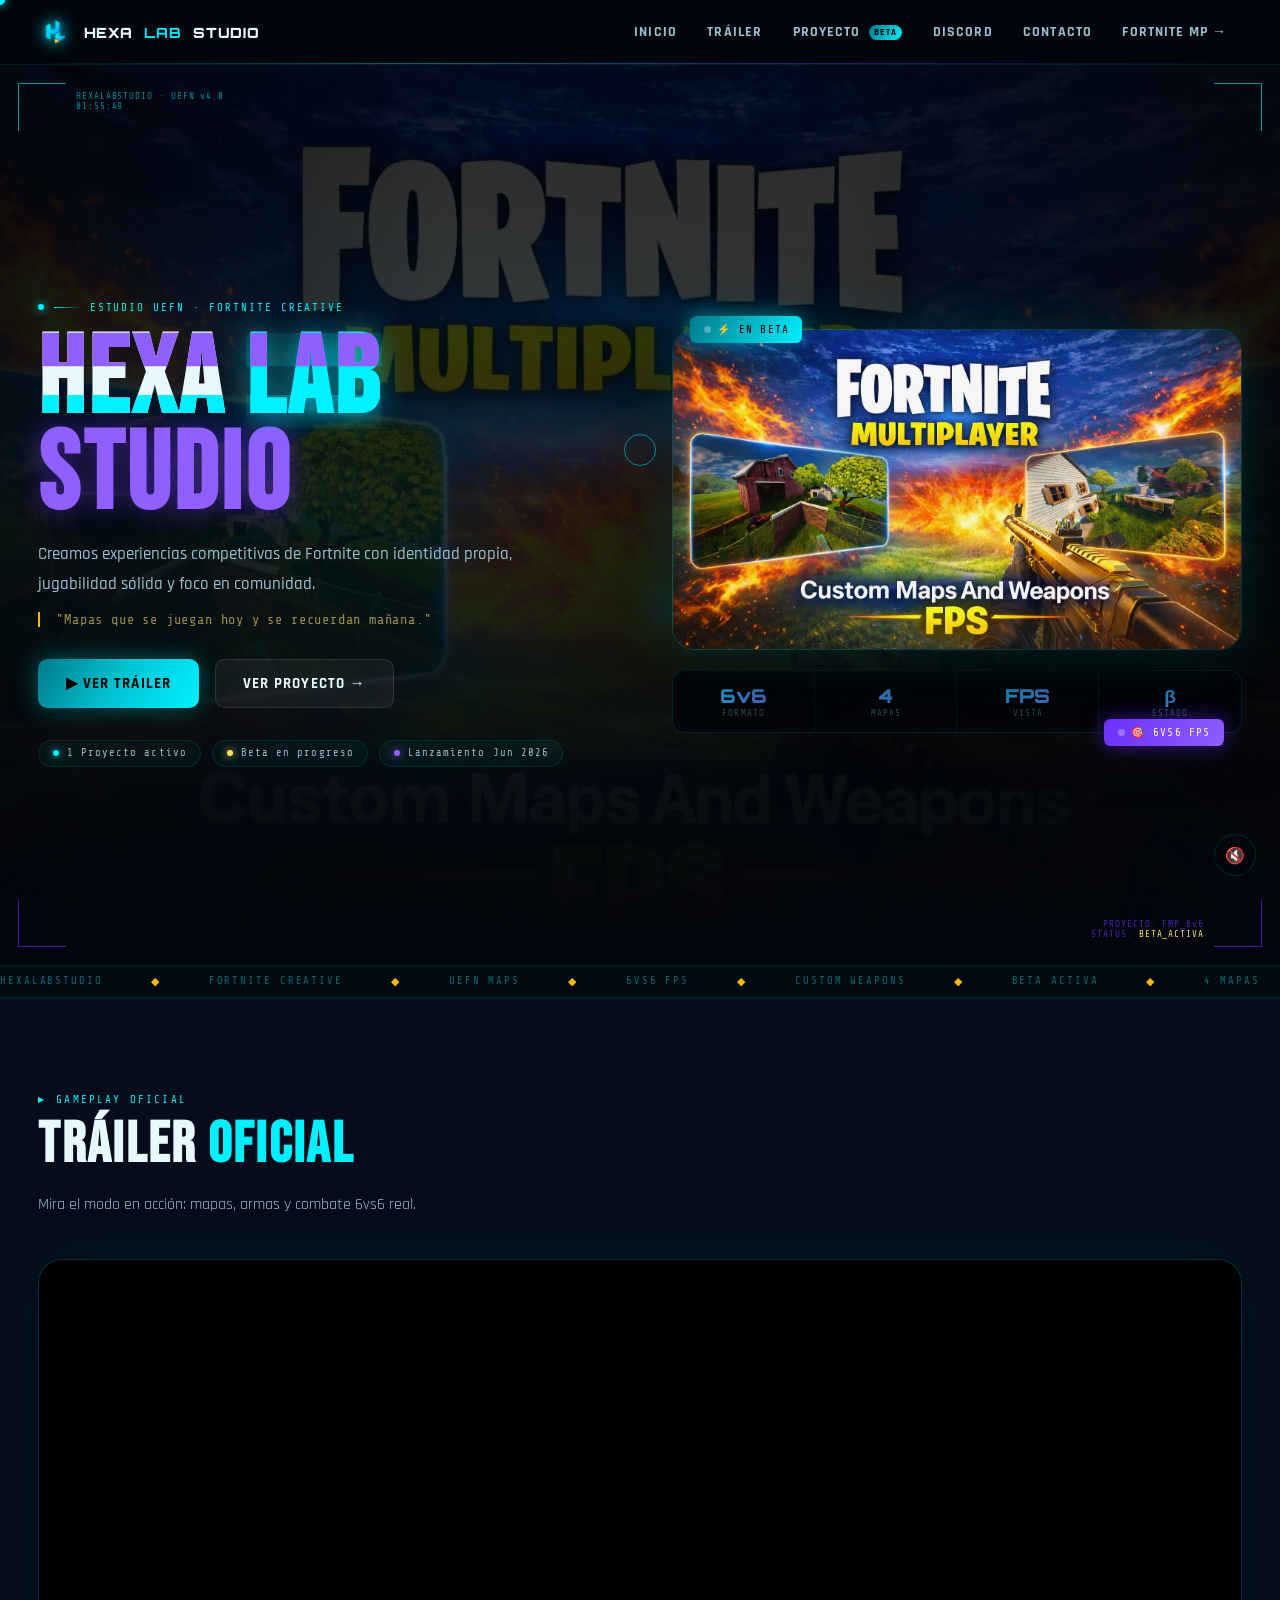
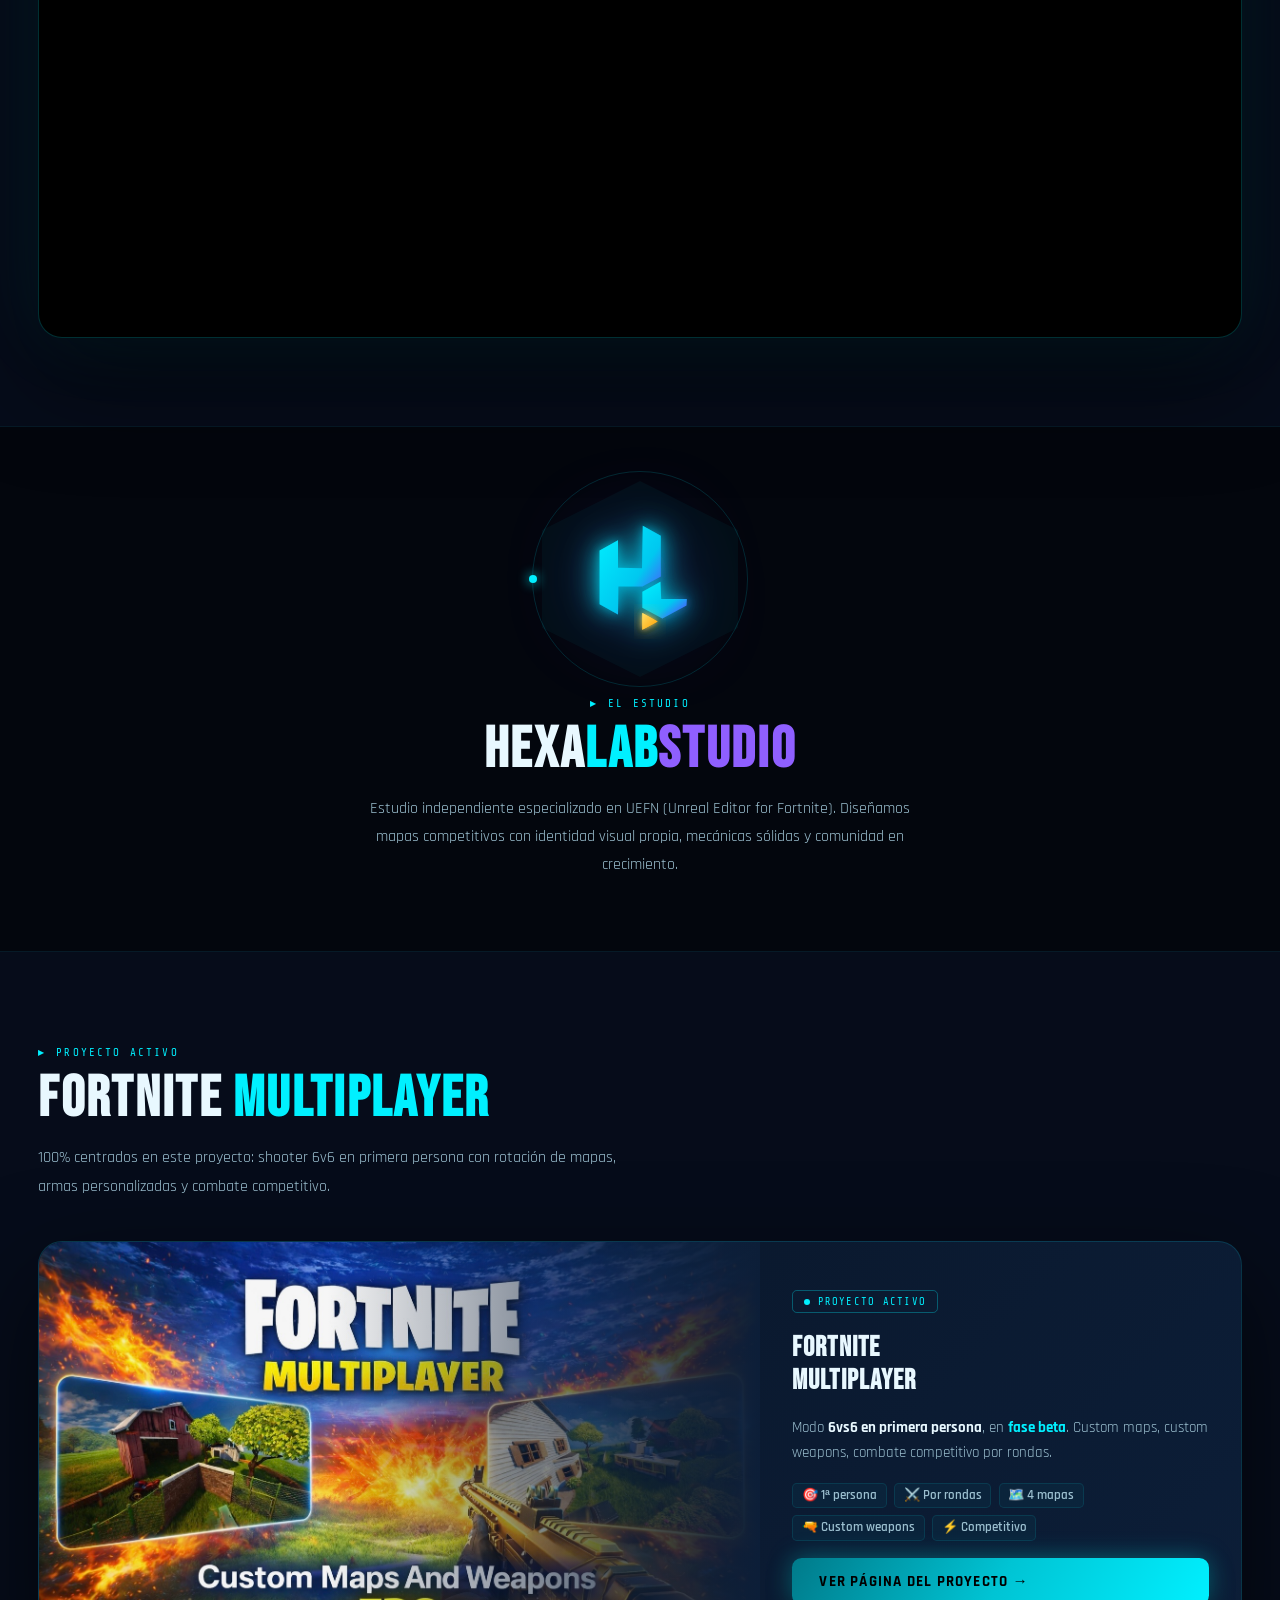
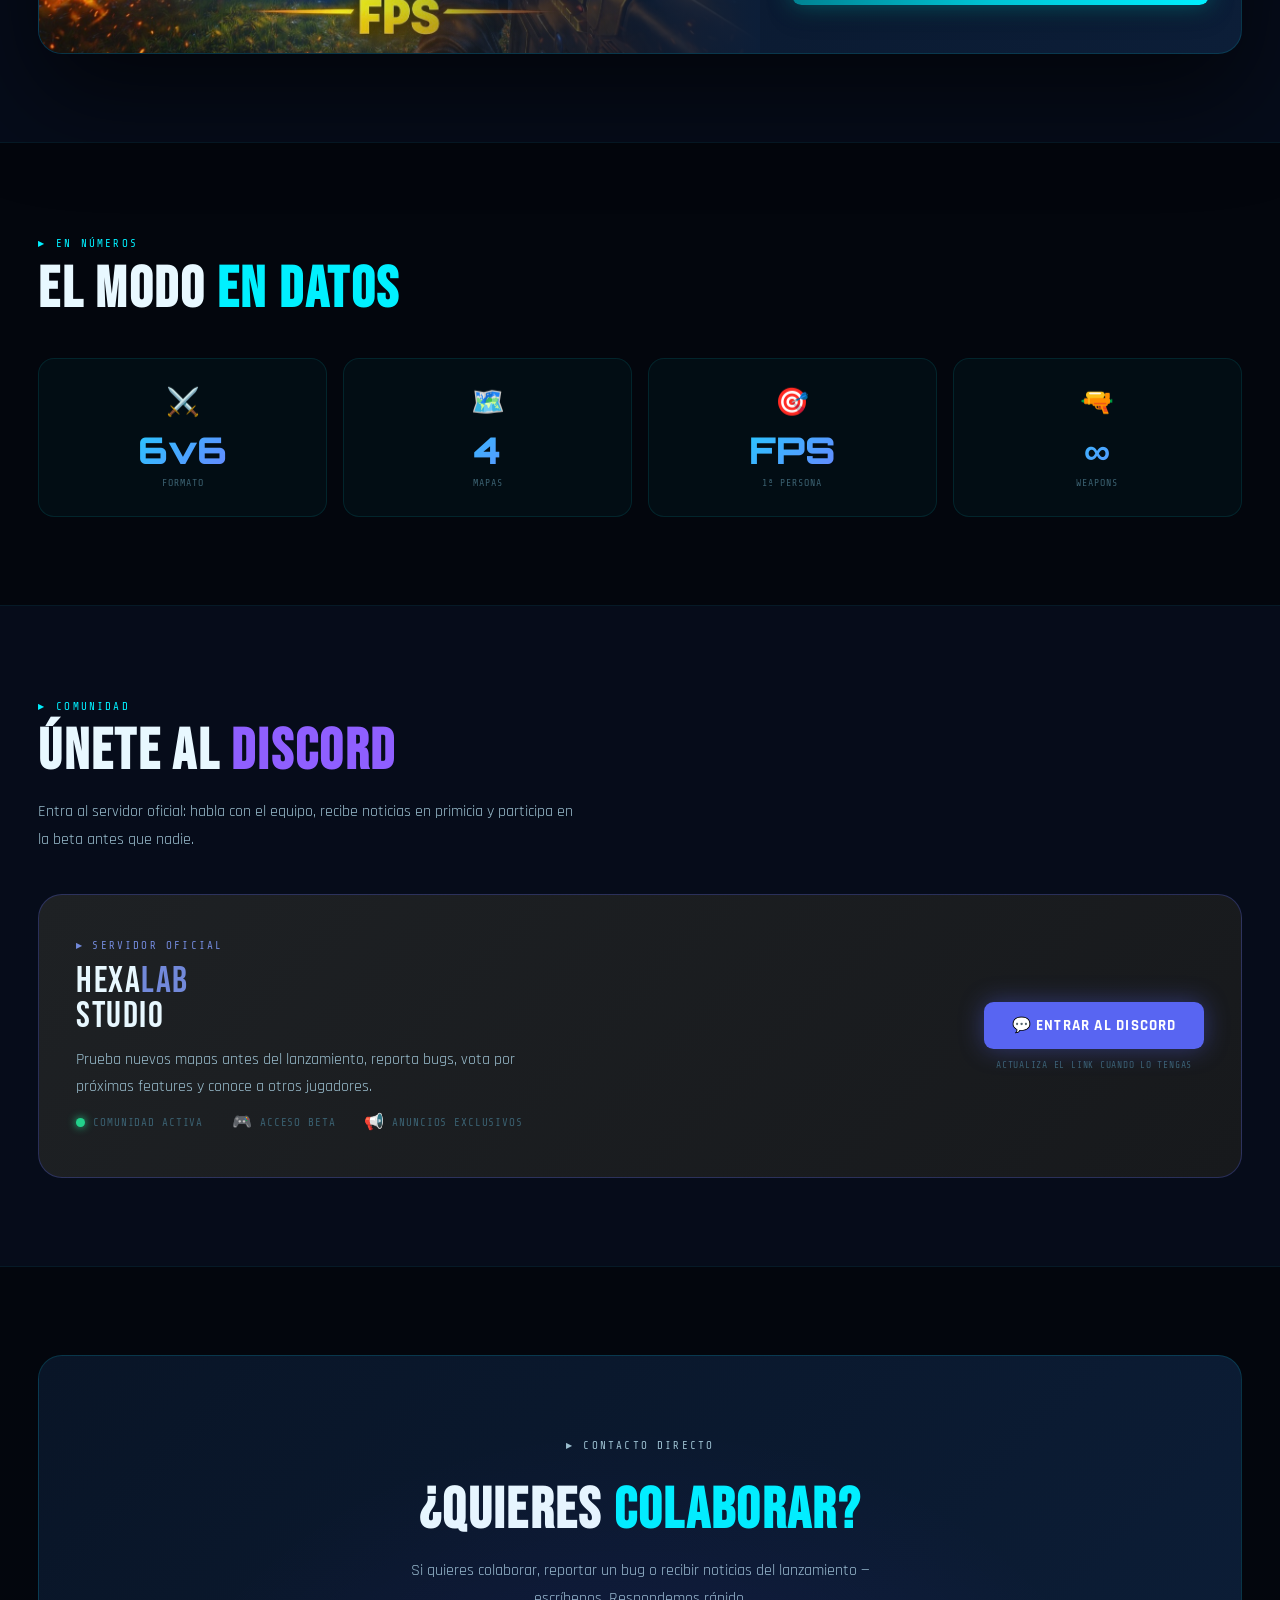
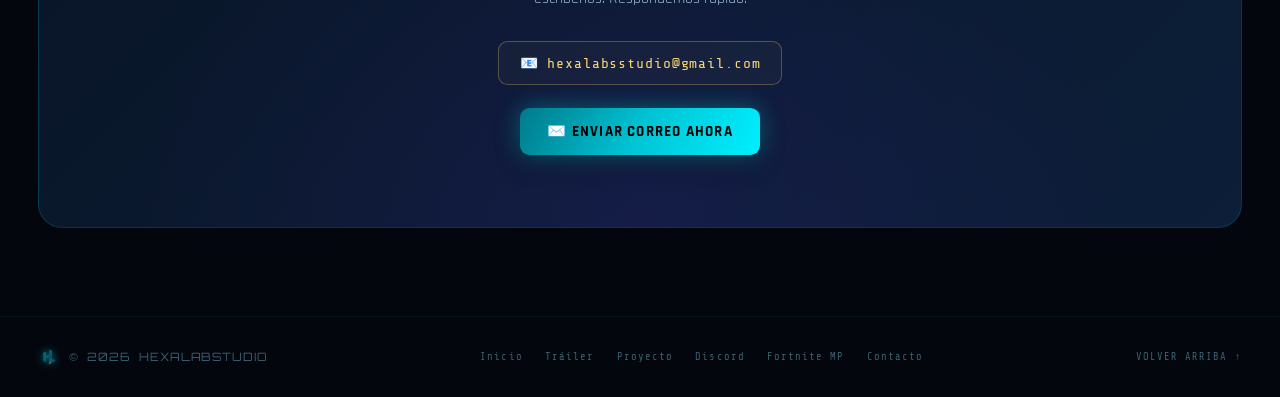
==== commit 3f42e5f4: "Update Discord link in index.html" ====
--- a/index.html
+++ b/index.html
@@ -374,7 +374,7 @@
         </div>
       </div>
       <div style="display:flex;flex-direction:column;align-items:center;gap:.7rem">
-        <a class="btn btn-d" href="https://discord.gg/hexalabstudio" target="_blank" rel="noopener">💬 ENTRAR AL DISCORD</a>
+        <a class="btn btn-d" href="https://discord.gg/7jRYGUetVw" target="_blank" rel="noopener">💬 ENTRAR AL DISCORD</a>
         <span style="font-family:'Share Tech Mono',monospace;font-size:.6rem;color:var(--mu);letter-spacing:.08em;text-align:center">ACTUALIZA EL LINK CUANDO LO TENGAS</span>
       </div>
     </div>
@@ -471,4 +471,4 @@
 }
 </script>
 </body>
-</html>+</html>
